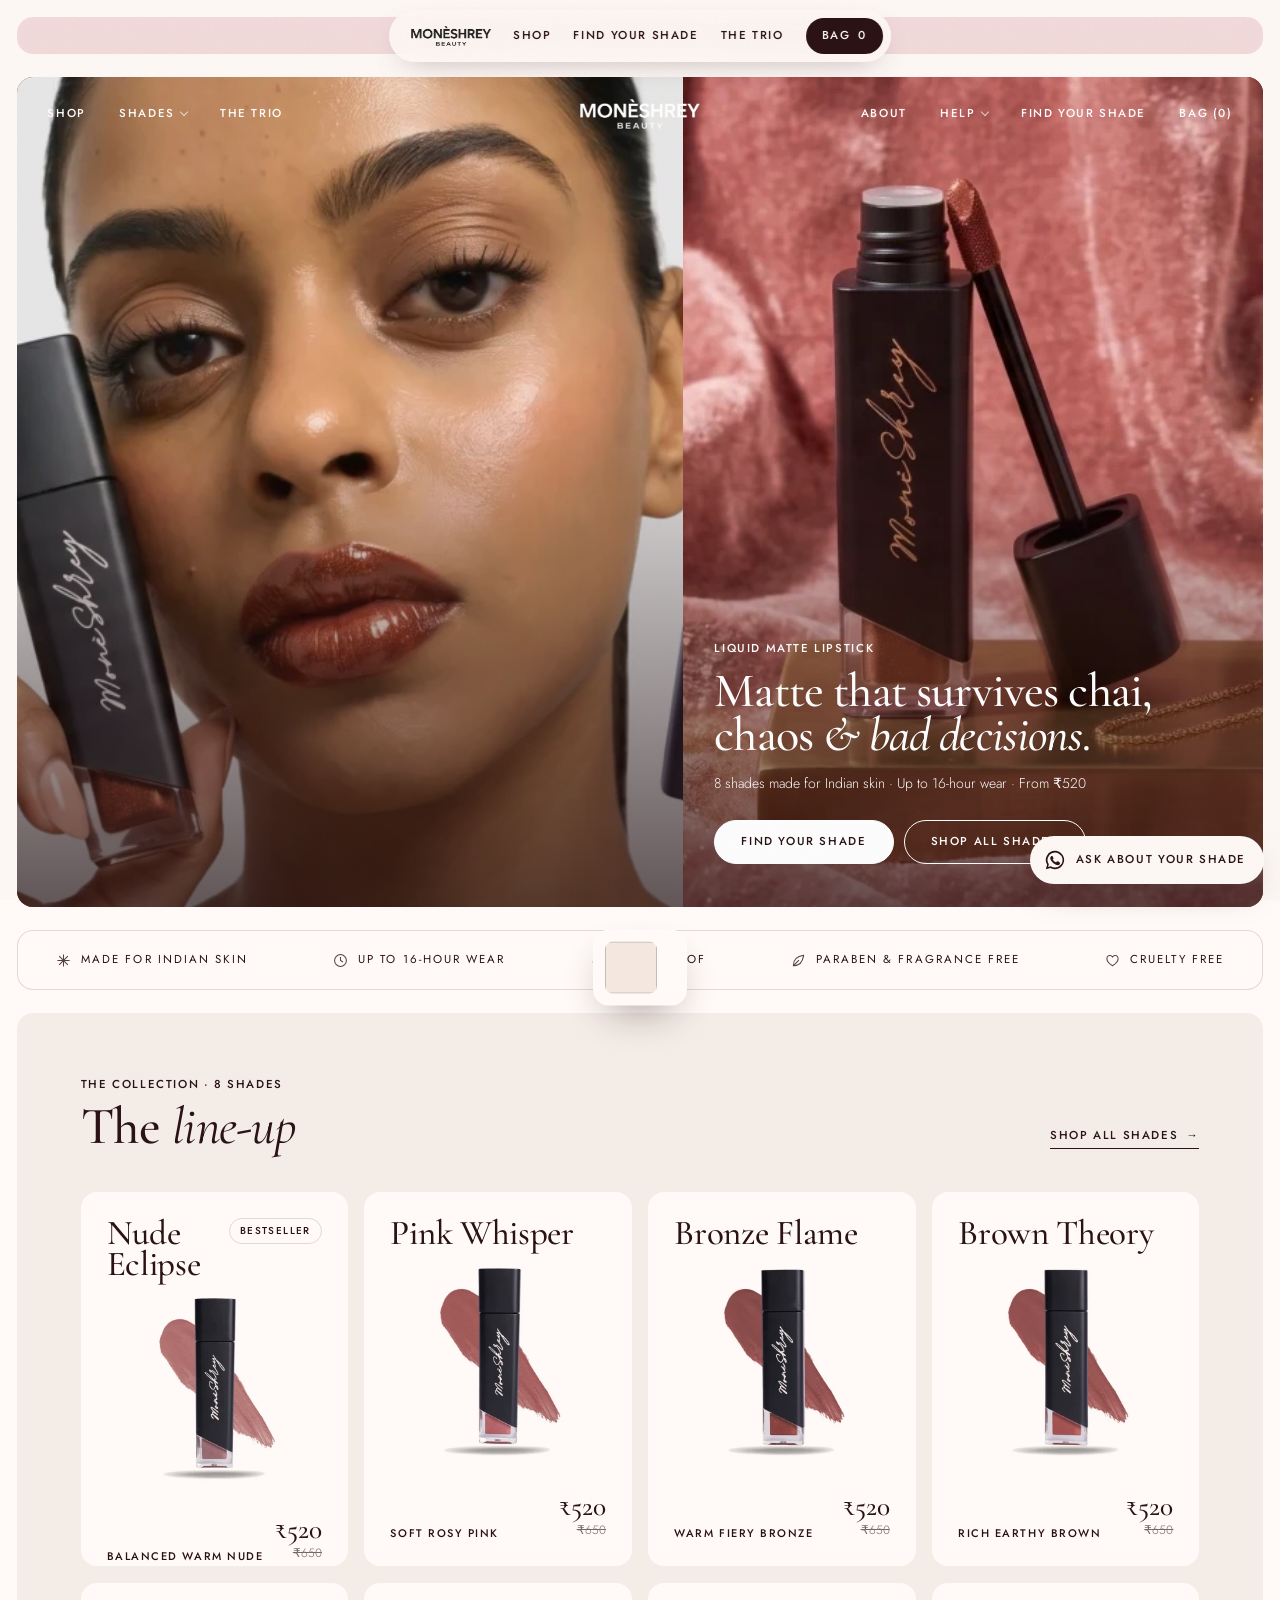
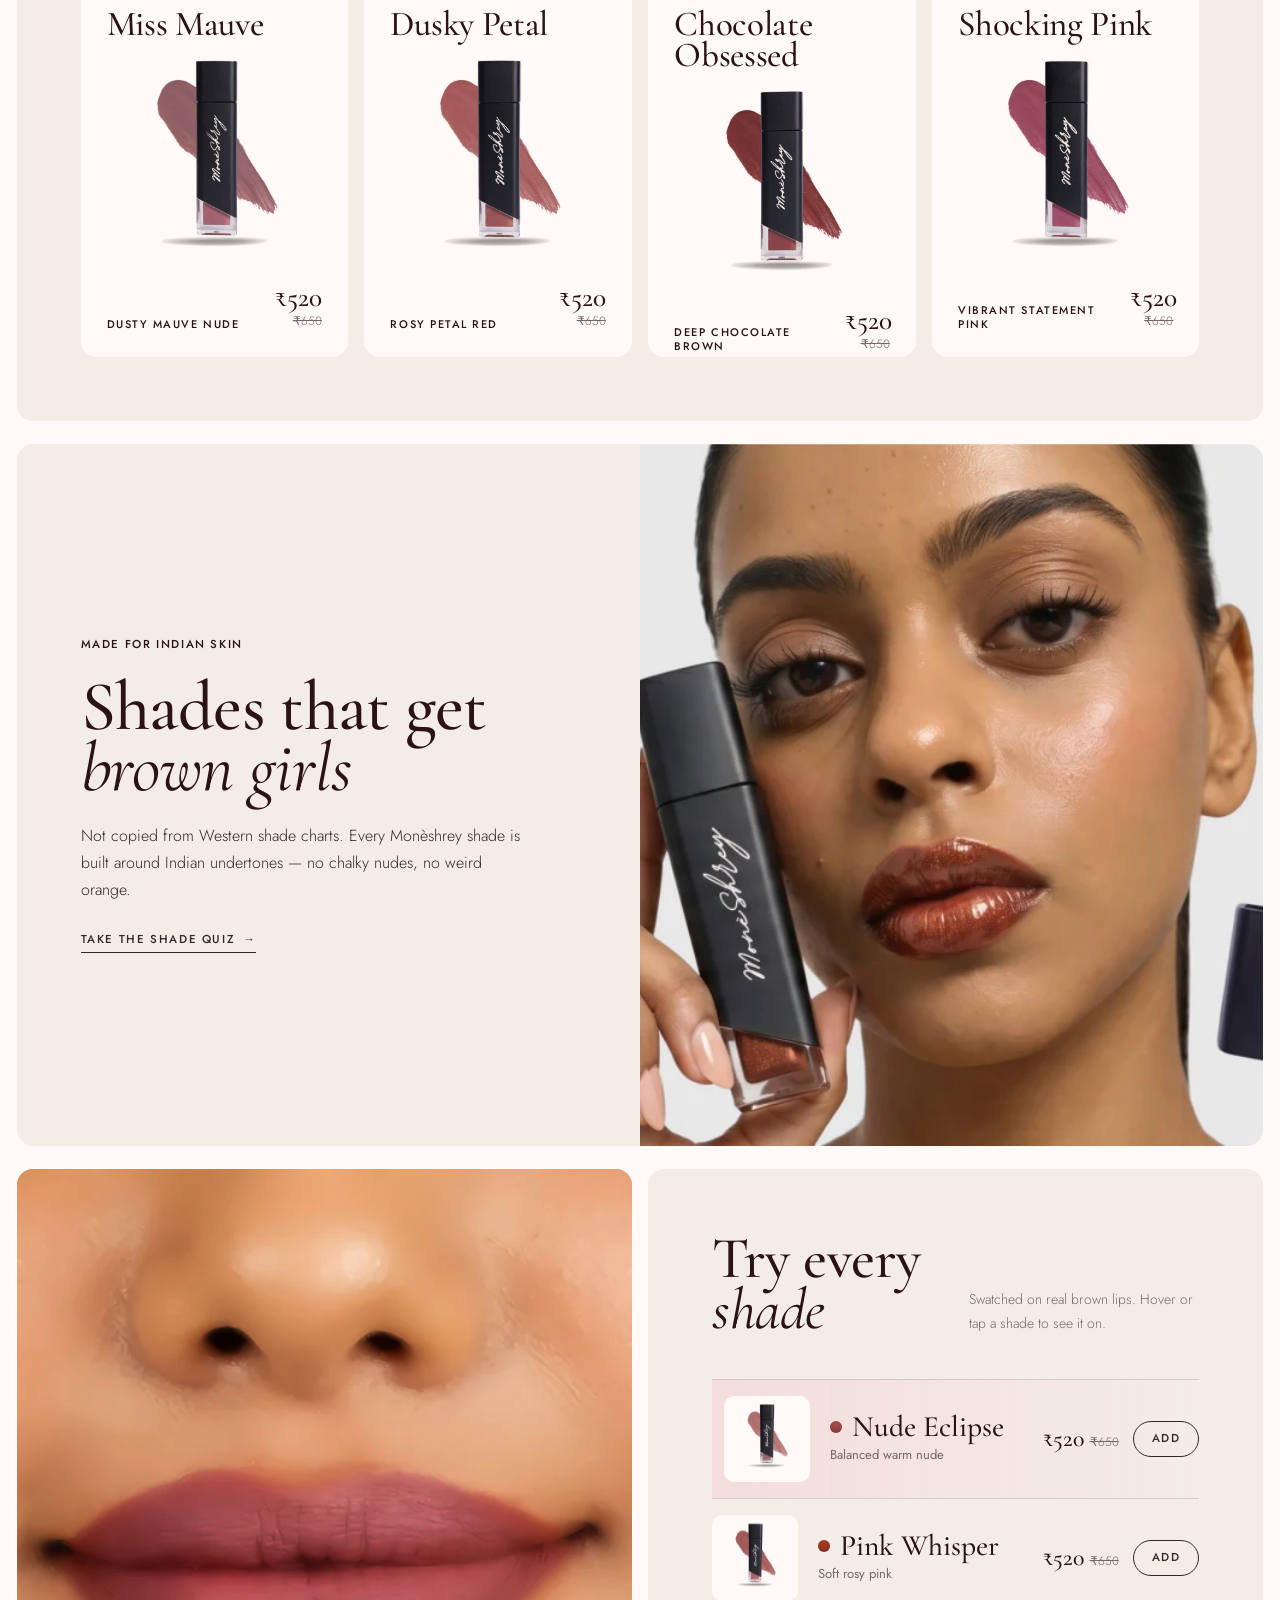
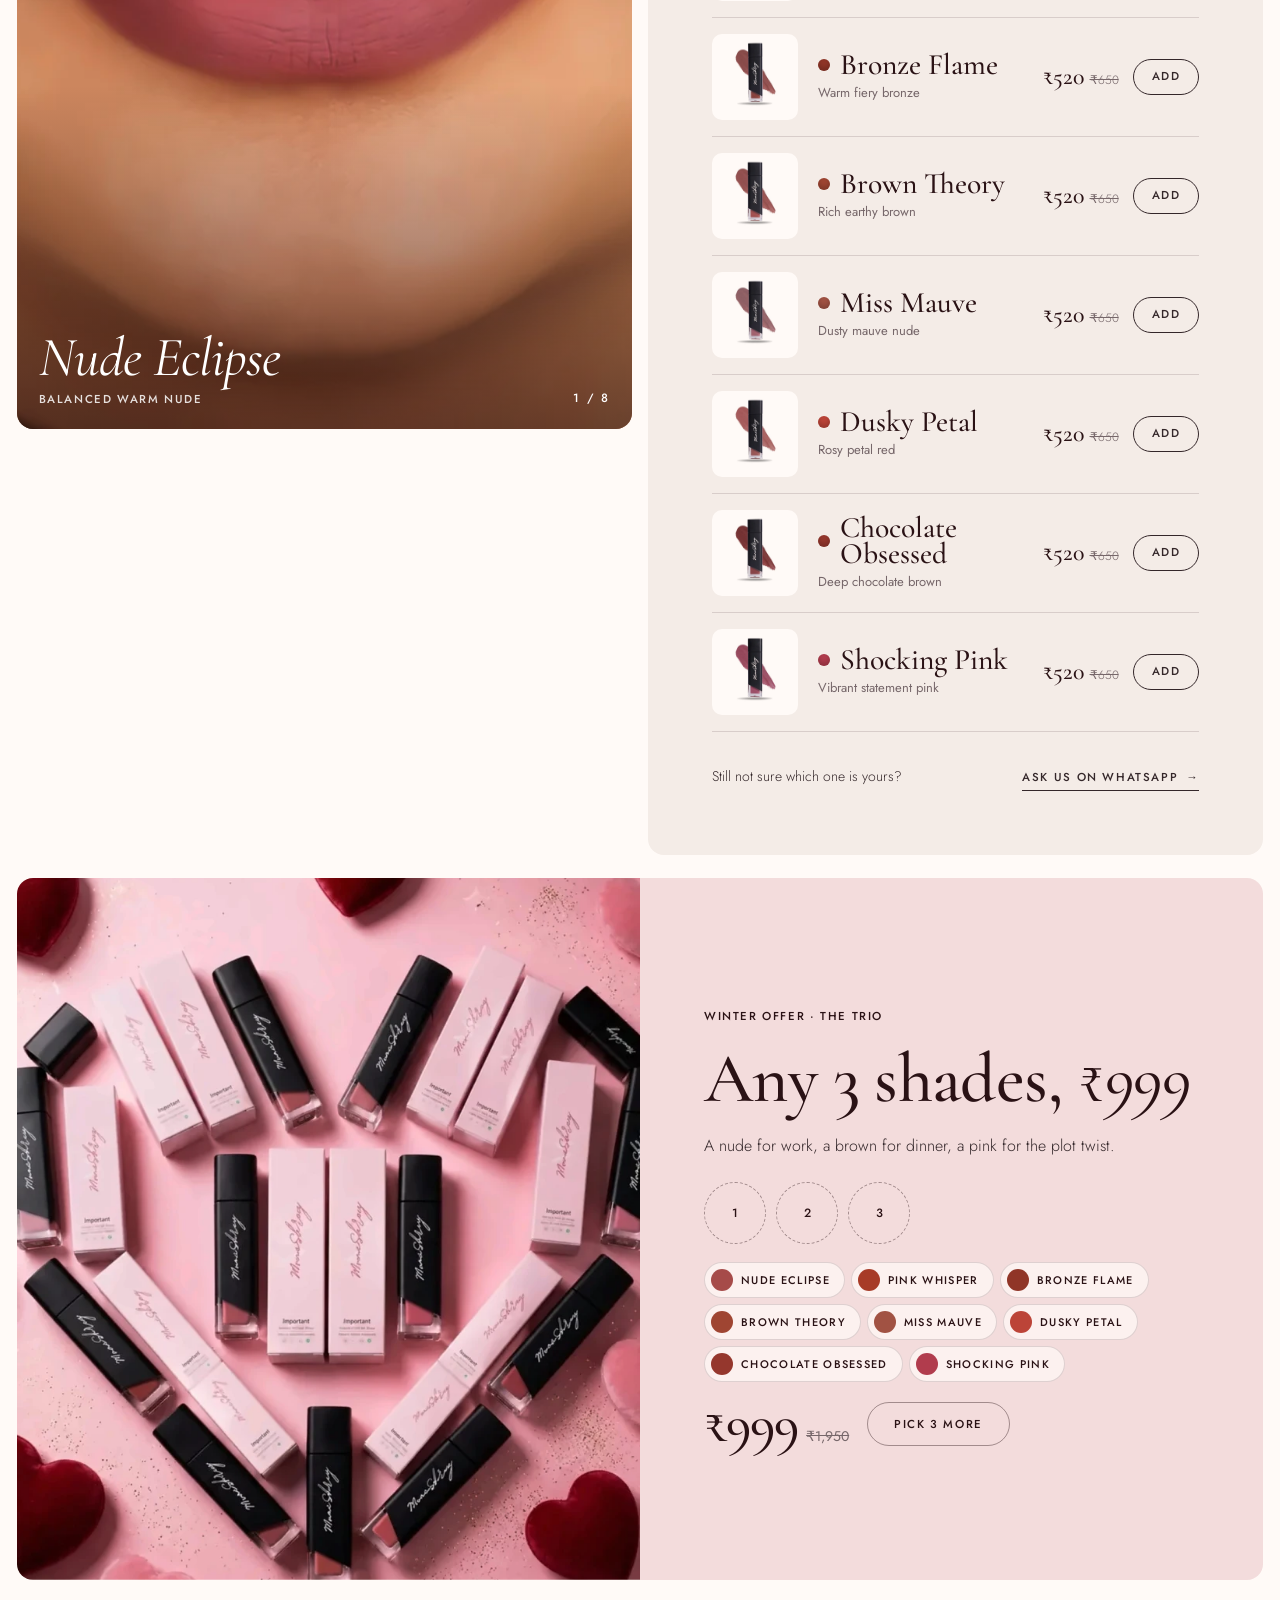
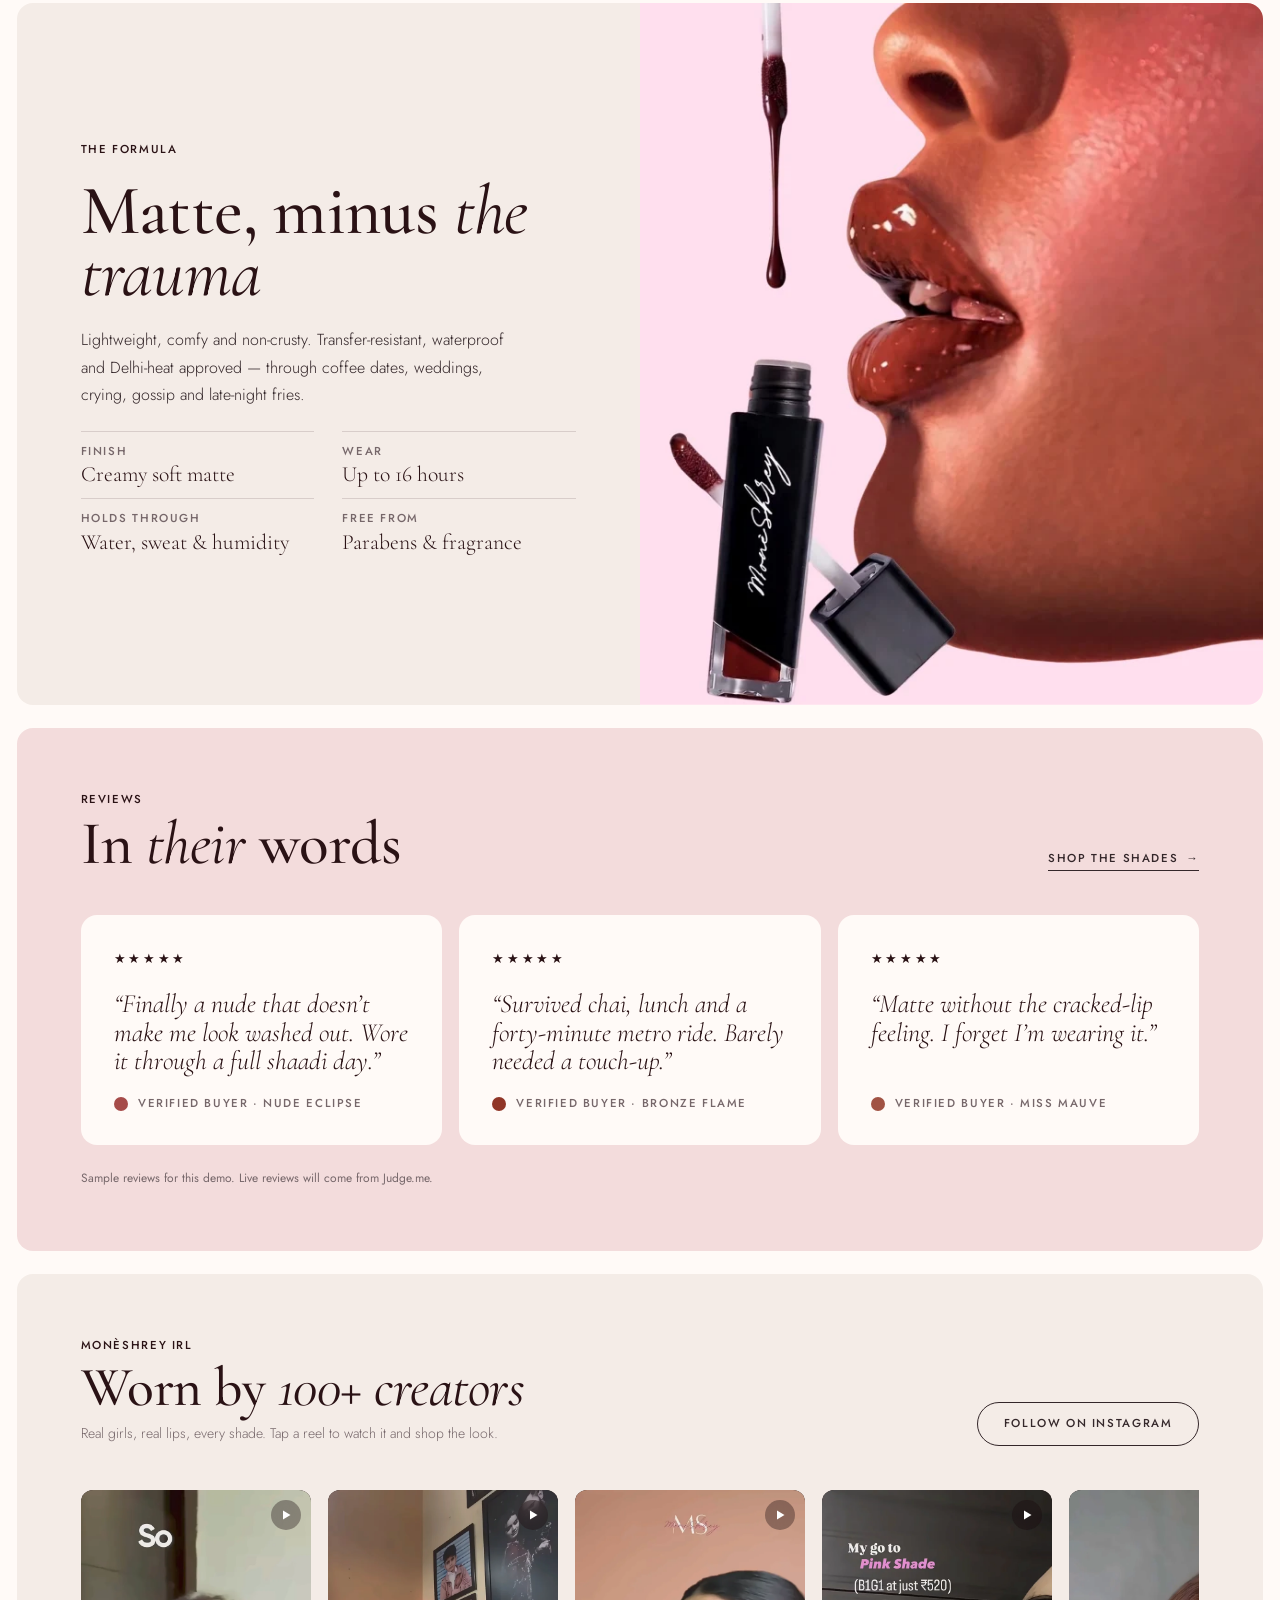
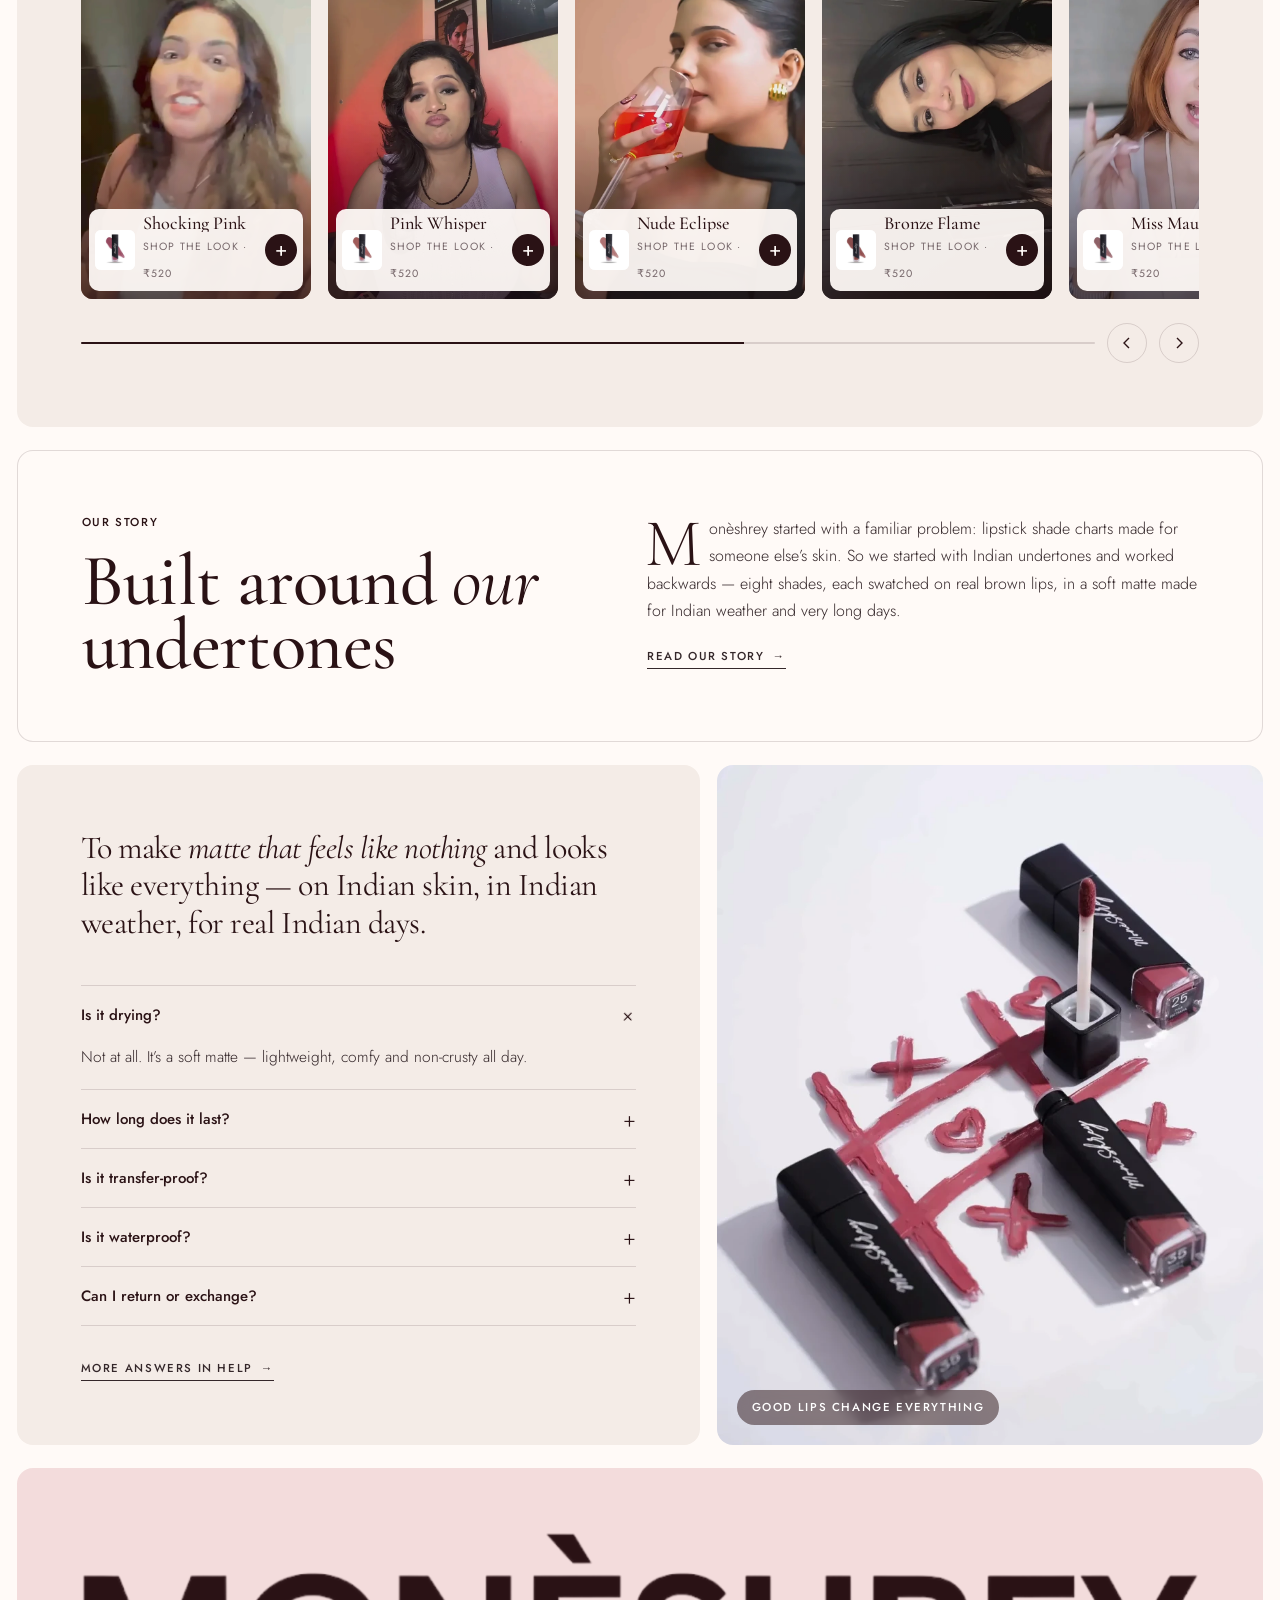
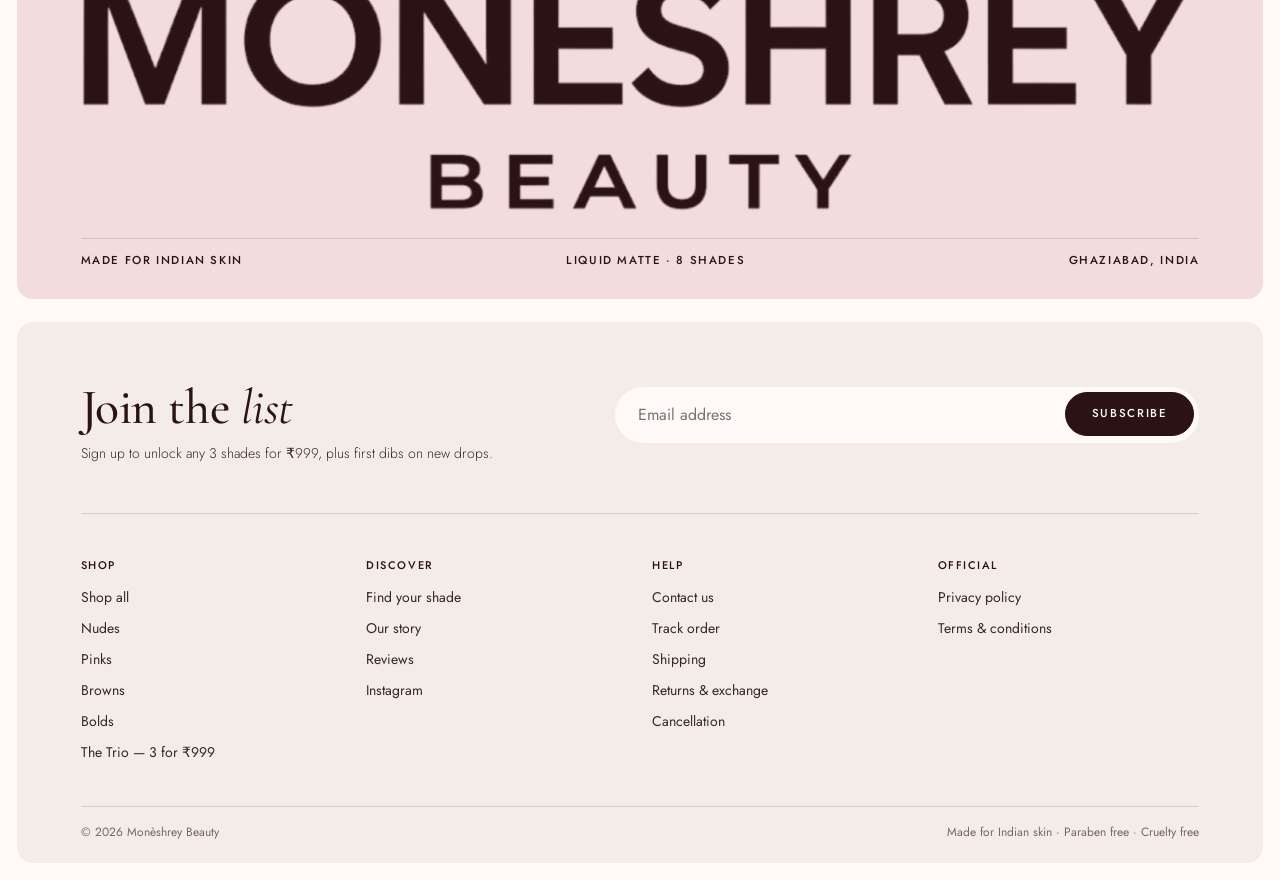
==== index.html @ 7324d145 "Add every page from the brief and declutter spacing - New pages: Shop (shade wall with family filter" ====
<!DOCTYPE html>
<html lang="en">
<head>
<meta charset="utf-8">
<meta name="viewport" content="width=device-width, initial-scale=1, viewport-fit=cover">
<title>Monèshrey – Matte Liquid Lipsticks for Indian Skin Tones</title>
<meta name="description" content="Eight soft-matte liquid lipsticks built around Indian undertones. Up to 16-hour wear, waterproof, fragrance free, paraben free and cruelty free. Any 3 shades for ₹999.">
<meta name="theme-color" content="#FFFAF7">
<meta property="og:type" content="website">
<meta property="og:site_name" content="Monèshrey Beauty">
<meta property="og:title" content="Monèshrey – Matte Liquid Lipsticks for Indian Skin Tones">
<meta property="og:description" content="Eight soft-matte shades built around Indian undertones. Any 3 shades for ₹999.">
<meta property="og:image" content="https://moneshrey.in/cdn/shop/files/Matte_that_survives_chai_chaos_bad_decisions._1.png?width=1200">
<meta name="twitter:card" content="summary_large_image">
<link rel="icon" href="data:image/svg+xml,%3Csvg xmlns='http://www.w3.org/2000/svg' viewBox='0 0 64 64'%3E%3Crect width='64' height='64' rx='14' fill='%232A1215'/%3E%3Ctext x='32' y='46' font-family='Georgia,serif' font-size='40' text-anchor='middle' fill='%23F3DCDC'%3EM%3C/text%3E%3C/svg%3E">
<link rel="preconnect" href="https://cdn.shopify.com">
<link rel="preconnect" href="https://fonts.googleapis.com">
<link rel="preconnect" href="https://fonts.gstatic.com" crossorigin>
<link rel="preload" as="image" fetchpriority="high"
  imagesrcset="/images/campaign/velvet-800.webp 800w, /images/campaign/velvet-1400.webp 1400w, /images/campaign/velvet-2000.webp 2000w, /images/campaign/velvet-2800.webp 2800w"
  imagesizes="(max-width:900px) 100vw, 46vw">
<link href="https://fonts.googleapis.com/css2?family=Cormorant+Garamond:ital,wght@0,400;0,500;0,600;1,400;1,500&family=Jost:wght@300;400;500;600&display=swap" rel="stylesheet">
<link rel="stylesheet" href="/assets/site.css">
</head>
<body data-page="home">
<div class="page">

  <a class="ann ui" href="/trio"><b>Winter offer</b> — any 3 shades for ₹999 <u>Build your trio →</u></a>

  <header class="panel hero" id="hero">
    <nav class="nav ui" data-nav></nav>
    <div class="im im1"><picture><source media="(max-width:900px)" srcset="[data-uri]"><img alt="Model holding a Monèshrey liquid matte lipstick"
      src="/images/campaign/model-1400.webp"
      srcset="/images/campaign/model-800.webp 800w, /images/campaign/model-1400.webp 1400w, /images/campaign/model-2000.webp 2000w, /images/campaign/model-2800.webp 2800w"
      sizes="54vw"></picture></div>
    <div class="im im2"><img fetchpriority="high" alt="Monèshrey liquid matte lipstick on pink velvet"
      src="/images/campaign/velvet-1400.webp"
      srcset="/images/campaign/velvet-800.webp 800w, /images/campaign/velvet-1400.webp 1400w, /images/campaign/velvet-2000.webp 2000w, /images/campaign/velvet-2800.webp 2800w"
      sizes="(max-width:900px) 100vw, 46vw"></div>
    <div class="hero-txt">
      <p class="k ui">Liquid matte lipstick</p>
      <h1>Matte that survives chai, chaos <em>&amp; bad decisions.</em></h1>
      <p class="sub">8 shades made for Indian skin · Up to 16-hour wear · From ₹520</p>
      <div class="ctas"><a class="pill light solid" href="/find-your-shade">Find your shade</a><a class="pill light" href="/shop">Shop all shades</a></div>
    </div>
  </header>

  <div class="trust"><ul class="trust-t" aria-label="Why Monèshrey"><li><svg viewBox="0 0 16 16" fill="none" stroke="currentColor" stroke-width="1.1"><path d="M8 1.5v13M1.5 8h13M3.4 3.4l9.2 9.2M12.6 3.4l-9.2 9.2"/></svg>Made for Indian skin</li><li><svg viewBox="0 0 16 16" fill="none" stroke="currentColor" stroke-width="1.1"><circle cx="8" cy="8" r="6.3"/><path d="M8 4.3V8l2.6 1.6"/></svg>Up to 16-hour wear</li><li><svg viewBox="0 0 16 16" fill="none" stroke="currentColor" stroke-width="1.1"><path d="M8 1.5S3.5 6.6 3.5 9.7a4.5 4.5 0 0 0 9 0C12.5 6.6 8 1.5 8 1.5Z"/></svg>Waterproof</li><li><svg viewBox="0 0 16 16" fill="none" stroke="currentColor" stroke-width="1.1"><path d="M2.5 13.5c0-6 4-10 11-11-1 7-5 11-11 11Zm0 0 6-6"/></svg>Paraben &amp; fragrance free</li><li><svg viewBox="0 0 16 16" fill="none" stroke="currentColor" stroke-width="1.1"><path d="M8 13.6S2 10 2 5.9A3.2 3.2 0 0 1 8 4.3a3.2 3.2 0 0 1 6 1.6C14 10 8 13.6 8 13.6Z"/></svg>Cruelty free</li><li class="dup" aria-hidden="true"><svg viewBox="0 0 16 16" fill="none" stroke="currentColor" stroke-width="1.1"><path d="M8 1.5v13M1.5 8h13M3.4 3.4l9.2 9.2M12.6 3.4l-9.2 9.2"/></svg>Made for Indian skin</li><li class="dup" aria-hidden="true"><svg viewBox="0 0 16 16" fill="none" stroke="currentColor" stroke-width="1.1"><circle cx="8" cy="8" r="6.3"/><path d="M8 4.3V8l2.6 1.6"/></svg>Up to 16-hour wear</li><li class="dup" aria-hidden="true"><svg viewBox="0 0 16 16" fill="none" stroke="currentColor" stroke-width="1.1"><path d="M8 1.5S3.5 6.6 3.5 9.7a4.5 4.5 0 0 0 9 0C12.5 6.6 8 1.5 8 1.5Z"/></svg>Waterproof</li><li class="dup" aria-hidden="true"><svg viewBox="0 0 16 16" fill="none" stroke="currentColor" stroke-width="1.1"><path d="M2.5 13.5c0-6 4-10 11-11-1 7-5 11-11 11Zm0 0 6-6"/></svg>Paraben &amp; fragrance free</li><li class="dup" aria-hidden="true"><svg viewBox="0 0 16 16" fill="none" stroke="currentColor" stroke-width="1.1"><path d="M8 13.6S2 10 2 5.9A3.2 3.2 0 0 1 8 4.3a3.2 3.2 0 0 1 6 1.6C14 10 8 13.6 8 13.6Z"/></svg>Cruelty free</li></ul></div>

  <section class="panel rail-wrap" id="shop">
    <div class="rail-head">
      <div><span class="ui">The collection · 8 shades</span><h2 class="disp">The <em>line-up</em></h2></div>
      <a class="lnk" href="/shop">Shop all shades <span aria-hidden="true">→</span></a>
    </div>
    <div class="rail four" id="rail"></div>
    <div class="bar"><i id="railBar"></i></div>
  </section>

  <section class="panel split" id="about">
    <div class="txt rv">
      <span class="ui eyebrow">Made for Indian skin</span>
      <h2 class="disp">Shades that get <em>brown girls</em></h2>
      <p>Not copied from Western shade charts. Every Monèshrey shade is built around Indian undertones — no chalky nudes, no weird orange.</p>
      <a class="lnk" href="/find-your-shade">Take the shade quiz <span aria-hidden="true">→</span></a>
    </div>
    <div class="pic reveal"><img id="s1img" alt="Model wearing Monèshrey lipstick" style="object-position:55% 28%" loading="lazy"></div>
  </section>

  <section class="try" id="try">
    <div class="lipcol" id="lipcol">
      <img id="lipA" alt=""><img id="lipB" alt="" style="opacity:0">
      <div class="cap"><span><span class="n" id="capN"></span><span class="e ui" id="capE"></span></span><span class="cnt" id="capC"></span></div>
    </div>
    <div class="list">
      <div class="hd">
        <h2 class="disp">Try every <em>shade</em></h2>
        <p>Swatched on real brown lips. Hover or tap a shade to see it on.</p>
      </div>
      <div id="rows"></div>
      <div class="consult"><p>Still not sure which one is yours?</p><a class="lnk" id="waTry" href="/contact">Ask us on WhatsApp <span aria-hidden="true">→</span></a></div>
    </div>
  </section>

  <section class="panel split blush rev" id="trio">
    <div class="txt">
      <span class="ui eyebrow">Winter offer · The Trio</span>
      <h2 class="disp">Any 3 shades, <em>₹999</em></h2>
      <p>A nude for work, a brown for dinner, a pink for the plot twist.</p>
      <div class="trio-c">
        <div class="slots" id="slots"></div>
        <div class="chips" id="chips"></div>
        <div class="sum"><b>₹999<s>₹1,950</s></b><button class="pill solid" id="trioAdd" disabled>Pick 3 shades</button></div>
      </div>
    </div>
    <div class="pic reveal"><img id="s2img" alt="Monèshrey lipsticks arranged in a heart" loading="lazy"></div>
  </section>

  <section class="panel split" id="formula">
    <div class="txt rv">
      <span class="ui eyebrow">The formula</span>
      <h2 class="disp">Matte, minus <em>the trauma</em></h2>
      <p>Lightweight, comfy and non-crusty. Transfer-resistant, waterproof and Delhi-heat approved — through coffee dates, weddings, crying, gossip and late-night fries.</p>
      <dl class="specs">
        <div><dt class="ui">Finish</dt><dd>Creamy soft matte</dd></div>
        <div><dt class="ui">Wear</dt><dd>Up to 16 hours</dd></div>
        <div><dt class="ui">Holds through</dt><dd>Water, sweat &amp; humidity</dd></div>
        <div><dt class="ui">Free from</dt><dd>Parabens &amp; fragrance</dd></div>
      </dl>
    </div>
    <div class="pic reveal"><img id="s3img" alt="Monèshrey lipstick with lip drip on pink" style="object-position:62% 40%" loading="lazy"></div>
  </section>

  <section class="panel revs" id="reviews">
    <div class="hd">
      <div><span class="ui eyebrow">Reviews</span><h2 class="disp">In <em>their</em> words</h2></div>
      <a class="lnk" href="/shop">Shop the shades <span aria-hidden="true">→</span></a>
    </div>
    <div class="qs" id="qs"></div>
    <p class="note">Sample reviews for this demo. Live reviews will come from Judge.me.</p>
  </section>

  <section class="panel reels" id="irl">
    <div class="hd">
      <div><span class="ui eyebrow">Monèshrey IRL</span><h2 class="disp">Worn by <em>100+ creators</em></h2><p>Real girls, real lips, every shade. Tap a reel to watch it and shop the look.</p></div>
      <a class="pill" href="https://www.instagram.com/moneshreyy/">Follow on Instagram</a>
    </div>
    <div class="rail" id="reelRail"></div>
    <div class="ft"><div class="bar"><i id="reelBar"></i></div>
      <button class="arr" id="uL" aria-label="Previous reels"><svg viewBox="0 0 14 14" fill="none" stroke="currentColor" stroke-width="1.4"><path d="M9 2 4 7l5 5"/></svg></button>
      <button class="arr" id="uR" aria-label="Next reels"><svg viewBox="0 0 14 14" fill="none" stroke="currentColor" stroke-width="1.4"><path d="m5 2 5 5-5 5"/></svg></button>
    </div>
  </section>

  <!-- DEMO COPY: replace with the founder's own story (full version lives on /about) -->
  <section class="panel story" id="story">
    <div class="rv">
      <span class="ui eyebrow">Our story</span>
      <h2 class="disp">Built around <em>our</em> undertones</h2>
    </div>
    <div class="rv">
      <p>Monèshrey started with a familiar problem: lipstick shade charts made for someone else’s skin. So we started with Indian undertones and worked backwards — eight shades, each swatched on real brown lips, in a soft matte made for Indian weather and very long days.</p>
      <a class="lnk" href="/about">Read our story <span aria-hidden="true">→</span></a>
    </div>
  </section>

  <section class="vals">
    <div class="box">
      <p class="lead">To make <em>matte that feels like nothing</em> and looks like everything — on Indian skin, in Indian weather, for real Indian days.</p>
      <div id="faq"></div>
      <p style="margin:28px 0 0"><a class="lnk" href="/help#faq">More answers in Help <span aria-hidden="true">→</span></a></p>
    </div>
    <div class="pic reveal"><img id="s4img" alt="Monèshrey lipsticks on a game of noughts and crosses" loading="lazy"><span class="ui">Good lips change everything</span></div>
  </section>

  <div id="site-foot"></div>
</div>

<div class="vw" id="vw" role="dialog" aria-modal="true" aria-label="Reel viewer">
  <button class="nav-b" id="vPrev" aria-label="Previous reel"><svg viewBox="0 0 14 14" fill="none" stroke="currentColor" stroke-width="1.4"><path d="M9 2 4 7l5 5"/></svg></button>
  <div class="stage">
    <div class="bars" id="vBars"></div>
    <div class="top"><span id="vBy"></span><div class="ctl">
      <button id="vMute" aria-label="Unmute"><svg viewBox="0 0 16 16" fill="none" stroke="currentColor" stroke-width="1.4"><path d="M2 6h3l4-3v10L5 10H2z"/><path id="vMuteX" d="m11 6 4 4m0-4-4 4"/></svg></button>
      <button id="vClose" aria-label="Close"><svg viewBox="0 0 16 16" fill="none" stroke="currentColor" stroke-width="1.5"><path d="m3 3 10 10M13 3 3 13"/></svg></button>
    </div></div>
    <video id="vVid" playsinline muted></video>
    <button class="tapL" id="vTapL" aria-label="Previous reel"></button><button class="tapR" id="vTapR" aria-label="Next reel"></button>
    <div class="card"><img id="vImg" alt=""><div><b id="vName"></b><small id="vTone"></small></div><button class="pill solid" id="vAdd">Shop the look</button></div>
  </div>
  <button class="nav-b" id="vNext" aria-label="Next reel"><svg viewBox="0 0 14 14" fill="none" stroke="currentColor" stroke-width="1.4"><path d="m5 2 5 5-5 5"/></svg></button>
</div>

<script src="/assets/site.js"></script>
<script src="/assets/home.js"></script>
</body>
</html>
---- assets/site.css ----
/*
VOICE   quiet confidence, with Monèshrey's cheek kept in the copy
IDEA    a vanity of rounded trays: every section sits in its own inset panel
PICTURE campaign photography, big and cropped; a sticky lip try-on that changes per shade
COLOUR  pink & black (brief): cream #FFFAF7 page, dusty powder pink #F3DCDC + warm sand #F4ECE7 panels, wine-black #2A1215 ink
TYPE    Cormorant Garamond (fine luxury serif, italic accents) for headings, Jost (geometric, fashion-house sans) for UI and copy
*/
:root{
  --cream:#FFFAF7; --sand:#F4ECE7; --blush:#F3DCDC; --ox:#2A1215; --ox-d:#4A2328;
  --ink:#34272A; --mute:#76676A; --line:rgba(42,18,21,.14);
  --disp:"Cormorant Garamond","Cormorant",Garamond,Georgia,serif; --ui:"Jost","Futura","Century Gothic",Helvetica,Arial,sans-serif; --body:"Jost","Futura","Century Gothic",Helvetica,Arial,sans-serif;
  --g:clamp(10px,1.3vw,18px); --r:16px; --ease:cubic-bezier(.2,.7,.2,1);
  --sec:clamp(12px,1.8vw,26px);            /* space between sections */
  --pad:clamp(24px,5vw,84px);              /* inner padding of every panel */
  --head:clamp(24px,3.4vw,52px);           /* space under a section heading */
}
*{box-sizing:border-box;min-width:0}
html{scroll-behavior:smooth;scroll-padding-top:80px;interpolate-size:allow-keywords;scrollbar-width:thin;scrollbar-color:rgba(42,18,21,.35) transparent}
::selection{background:var(--blush);color:var(--ox)}
/* fine paper grain over the whole page: the single biggest 'print, not screen' cue */
body::after{content:"";position:fixed;inset:0;z-index:300;pointer-events:none;opacity:.07;mix-blend-mode:multiply;background:url("data:image/svg+xml,%3Csvg xmlns='http://www.w3.org/2000/svg' width='220' height='220'%3E%3Cfilter id='n'%3E%3CfeTurbulence type='fractalNoise' baseFrequency='.9' numOctaves='2' stitchTiles='stitch'/%3E%3CfeColorMatrix values='0 0 0 0 .16 0 0 0 0 .07 0 0 0 0 .08 0 0 0 .55 0'/%3E%3C/filter%3E%3Crect width='100%25' height='100%25' filter='url(%23n)'/%3E%3C/svg%3E")}
body{margin:0;background:var(--cream);color:var(--ink);font:300 15.5px/1.7 var(--body);overflow-x:clip;-webkit-font-smoothing:antialiased}
img{display:block;max-width:100%}
a{color:inherit;text-decoration:none}
button{font:inherit;color:inherit;cursor:pointer;background:none;border:0;padding:0}
:focus-visible{outline:2px solid var(--ox);outline-offset:3px}
.page{padding:0 var(--g) var(--g);display:grid;gap:var(--sec);max-width:2200px;margin-inline:auto}
main{display:grid;gap:var(--sec)}
.panel{border-radius:var(--r);overflow:hidden;position:relative}
.ui{font:500 11.5px/1.35 var(--ui);text-transform:uppercase;letter-spacing:.14em}
.eyebrow{color:var(--ox)}
.disp{font-family:var(--disp);font-weight:500;letter-spacing:-.01em;line-height:1;color:var(--ox);margin:0}
/* Cormorant has a small x-height: scale every serif element up to match the old optical size */
.disp,.hero-txt h1,.row .nm,.try .lipcol .cap .n,.sum b,.specs dd,.story p:first-of-type::first-letter,.story .sig,.q blockquote,.reel .prod b,.vw .card b,.vals .lead,.dr-nav a,.it b,.tot b{font-size-adjust:ex-height .44}
.disp em{font-style:italic;font-weight:400}
.pill{display:inline-flex;align-items:center;justify-content:center;height:44px;padding:0 26px;border-radius:40px;border:1px solid currentColor;font:500 11.5px/1 var(--ui);text-transform:uppercase;letter-spacing:.14em;transition:background .4s,color .4s,border-color .4s;white-space:nowrap}
.pill:hover{background:var(--ox);border-color:var(--ox);color:var(--cream)}
.pill.solid{background:var(--ox);border-color:var(--ox);color:var(--cream)}
.pill.solid:hover{background:var(--ox-d);border-color:var(--ox-d)}
.pill.light{color:#fff}
.pill.light:hover{background:#fff;color:var(--ox);border-color:#fff}
.pill.light.solid{background:#fff;border-color:#fff;color:var(--ox)}
.pill.light.solid:hover{background:var(--blush);border-color:var(--blush)}
.pill[disabled]{opacity:.45;cursor:not-allowed}
.pill.solid[disabled]{background:transparent;color:var(--ox);border-color:rgba(42,18,21,.4);opacity:1}
.lnk{display:inline-flex;align-items:center;gap:8px;font:500 11.5px/1 var(--ui);text-transform:uppercase;letter-spacing:.14em;padding:8px 0 6px;border-bottom:1px solid currentColor;transition:gap .4s var(--ease)}
.lnk:hover{gap:14px}

/* announcement */
.ann{display:block;margin-top:var(--g);background:var(--blush);color:var(--ox);text-align:center;padding:11px 16px;border-radius:var(--r);overflow:hidden;white-space:nowrap}
.ann b{font-weight:600}
.ann u{text-decoration:none;border-bottom:1px solid currentColor;margin-left:6px}

/* hero */
.hero{height:min(calc(100vh - 70px),860px);min-height:560px;display:grid;grid-template-columns:1.15fr 1fr;background:var(--ox-d)}
.hero .im{position:relative;overflow:hidden}
.hero .im img{position:absolute;inset:0;width:100%;height:100%;object-fit:cover;transform:scale(1.04);transition:transform 3s var(--ease)}
.hero.on .im img{transform:scale(1)}
.hero .im1 img{object-position:55% 28%}
.hero .im2 img{object-position:42% 50%}
.hero::after{content:"";position:absolute;inset:auto 0 0 0;height:60%;background:linear-gradient(0deg,rgba(30,12,14,.66),rgba(30,12,14,0));pointer-events:none}
.nav{position:absolute;z-index:5;top:0;left:0;right:0;display:grid;grid-template-columns:1fr auto 1fr;align-items:center;padding:22px clamp(18px,2.4vw,34px);color:#fff}
.nav .l,.nav .r{display:flex;gap:clamp(18px,2.6vw,40px)}
.nav .r{justify-content:flex-end}
.nav a{position:relative}
.nav a::after{content:"";position:absolute;left:0;right:0;bottom:-3px;height:1px;background:currentColor;transform:scaleX(0);transition:transform .4s var(--ease)}
.nav a:hover::after{transform:scaleX(1)}
.nav .logo img{height:30px;width:auto;filter:brightness(0) invert(1)}
.nav .menu{display:none}
.hero-txt{position:absolute;z-index:4;left:calc(53.5% + clamp(18px,2.4vw,34px));bottom:clamp(24px,3.4vw,48px);right:clamp(18px,2.4vw,34px);color:#fff}
.hero-txt .k{margin:0 0 14px;opacity:.9}
.hero-txt h1{font-family:var(--disp);font-weight:500;font-size:clamp(30px,3.3vw,56px);line-height:1.04;letter-spacing:-.02em;margin:0 0 14px;max-width:620px}
.hero-txt h1 em{font-style:italic}
.hero-txt .sub{margin:0 0 24px;font-size:14px;opacity:.88;max-width:520px}
.hero-txt .ctas{display:flex;gap:10px;flex-wrap:wrap}
.hero-txt>*{opacity:0;transform:translateY(22px);transition:opacity 1.1s var(--ease),transform 1.3s var(--ease)}
.hero.on .hero-txt>*{opacity:1;transform:none}
.hero.on .hero-txt>:nth-child(2){transition-delay:.12s}.hero.on .hero-txt>:nth-child(3){transition-delay:.24s}.hero.on .hero-txt>:nth-child(4){transition-delay:.36s}

/* trust strip (brief: directly under the hero) — quiet, hairline, static on desktop */
.trust{border:1px solid var(--line);border-radius:var(--r);overflow:hidden;color:var(--ox);background:var(--cream)}
.trust-t{display:flex;justify-content:space-between;align-items:center;gap:0;margin:0;padding:0 clamp(18px,3vw,48px);list-style:none;min-height:58px}
.trust-t li{display:flex;align-items:center;gap:10px;white-space:nowrap;font:400 11.5px/1 var(--ui);text-transform:uppercase;letter-spacing:.18em}
.trust-t li svg{width:15px;height:15px;flex:none;opacity:.8}
.trust-t li.dup{display:none}
@media (max-width:1100px){
  .trust-t{justify-content:flex-start;width:max-content;padding:0;gap:44px;animation:mq 45s linear infinite}
  .trust-t li.dup{display:flex}
  .trust-t li:first-child{margin-left:22px}
}
@keyframes mq{to{transform:translateX(calc(-50% - 22px))}}

/* sticky mini header */
.mini{position:fixed;z-index:60;top:10px;left:50%;transform:translate(-50%,-90px);transition:transform .5s var(--ease);background:rgba(255,250,247,.9);backdrop-filter:blur(14px);-webkit-backdrop-filter:blur(14px);border-radius:40px;padding:8px 8px 8px 22px;display:flex;align-items:center;gap:22px;box-shadow:0 10px 30px -14px rgba(42,18,21,.35);color:var(--ox);white-space:nowrap}
.mini.on{transform:translate(-50%,0)}
.mini img{height:20px;width:auto}
.mini .bag{display:inline-flex;align-items:center;gap:8px;height:36px;padding:0 16px;border-radius:30px;background:var(--ox);color:var(--cream)}
.mini .mm{display:none;height:36px;padding:0 4px}

/* product grid (desktop) / swipe rail (phone) */
.rail-wrap{background:var(--sand);padding:var(--pad) 0}
.rail-head{display:flex;justify-content:space-between;align-items:end;gap:12px 24px;flex-wrap:wrap;padding:0 var(--pad) var(--head);color:var(--ox)}
.rail-head h2{font-size:clamp(34px,3.6vw,58px)}
.rail-head .ui{display:block;margin-bottom:10px}
.rail{display:grid;grid-auto-flow:column;grid-auto-columns:clamp(250px,26vw,370px);gap:var(--g);overflow-x:auto;scroll-snap-type:x mandatory;scroll-padding:0 var(--pad);padding:0 var(--pad);scrollbar-width:none;cursor:grab}
.rail::-webkit-scrollbar{display:none}
.rail.drag{cursor:grabbing;scroll-snap-type:none}
.pc{scroll-snap-align:start;background:var(--cream);transition:transform .7s var(--ease),box-shadow .7s var(--ease);border-radius:var(--r);overflow:hidden;padding:22px;display:flex;flex-direction:column;height:clamp(400px,36vw,480px);position:relative;user-select:none}
.pc .top{display:flex;justify-content:space-between;align-items:start;gap:10px}
.pc .nm{font-size:clamp(28px,2.4vw,38px)}
.pc .tag{flex:none;font:500 10px/1 var(--ui);text-transform:uppercase;letter-spacing:.14em;border:1px solid var(--line);color:var(--ox);border-radius:20px;padding:7px 10px}
.pc .stage{flex:1;position:relative;margin:12px 0 14px;min-height:200px;border-radius:10px;overflow:hidden;isolation:isolate;background:var(--cream)}
.pc .stage img{position:absolute;inset:0;width:100%;height:100%;object-fit:contain;mix-blend-mode:multiply;transition:opacity .7s,transform 1.1s var(--ease);pointer-events:none}
.pc .stage img.lip{object-fit:cover;object-position:50% 45%;mix-blend-mode:normal;opacity:0;transform:scale(1.18);transform-origin:50% 45%}
.pc:hover .stage img.lip{opacity:1;transform:scale(1.1)}
.pc:hover .stage img:not(.lip){opacity:0}
.pc .bot{display:flex;justify-content:space-between;align-items:end;gap:10px;transition:opacity .4s}
.pc .bot b{display:block;font:500 11px/1.3 var(--ui);text-transform:uppercase;letter-spacing:.14em;color:var(--ox)}
.pc .bot small{font:13px/1.4 var(--ui);color:var(--mute)}
.pc .pr{font:500 24px/1 var(--disp);font-size-adjust:ex-height .44;color:var(--ox);text-align:right;white-space:nowrap}
.pc .pr s{display:block;font:300 12px/1.6 var(--ui);font-size-adjust:none;color:var(--mute);margin-top:2px}
.pc .qa{position:absolute;left:22px;right:22px;bottom:22px;z-index:3;height:44px;border-radius:40px;background:var(--ox);color:var(--cream);font:500 11.5px var(--ui);text-transform:uppercase;letter-spacing:.14em;opacity:0;transform:translateY(8px);transition:opacity .4s,transform .4s var(--ease)}
.pc:hover .qa,.pc .qa:focus-visible{opacity:1;transform:none}
@media (hover:hover) and (min-width:901px){.pc:hover .bot{opacity:0}.pc:hover{transform:translateY(-6px);box-shadow:0 30px 60px -36px rgba(42,18,21,.45)}}
.pc .stage img:not(.lip){transform:scale(1.16)}
@media (min-width:901px){.rail.four{grid-auto-flow:row;grid-template-columns:repeat(4,minmax(0,1fr));overflow:visible;cursor:auto;scroll-snap-type:none}.rail-wrap .bar{display:none}.rail.four .pc{height:auto;aspect-ratio:3/4.2;padding:26px}.rail.four .pc .stage{margin:18px 0 20px}.rail.four .pc .stage img:not(.lip){transform:scale(1.24)}}
.bar{height:2px;background:var(--line);margin:24px var(--pad) 0;border-radius:2px;overflow:hidden}
.bar i{display:block;height:100%;width:30%;background:var(--ox);transition:transform .15s linear}

/* split banners */
.split{display:grid;grid-template-columns:1fr 1fr;min-height:min(78vh,720px)}
.split .txt{background:var(--sand);padding:var(--pad);display:flex;flex-direction:column;justify-content:center;align-items:flex-start;gap:clamp(16px,1.8vw,24px)}
.split.blush .txt{background:var(--blush)}
.split .txt h2{font-size:clamp(42px,4.8vw,80px)}
.split .txt p{max-width:440px;margin:0;color:var(--ink);font-size:16px}
.split .pic{position:relative;overflow:hidden}
.split .pic img{position:absolute;inset:0;width:100%;height:100%;object-fit:cover}
.split.rev .pic{order:-1}
.reveal{clip-path:inset(7% 7% 7% 7% round var(--r));transition:clip-path 1.6s var(--ease)}
.reveal img{transform:scale(1.14);transition:transform 2.2s var(--ease)}
.reveal.in{clip-path:inset(0 0 0 0 round 0)}
.reveal.in img{transform:none}
.facts{display:flex;flex-wrap:wrap;gap:6px 0;color:var(--ox)}
.facts span:not(:last-child)::after{content:"·";margin:0 12px;opacity:.6}

/* try-on */
.try{display:grid;grid-template-columns:1fr 1fr;gap:var(--g);align-items:start}
.try .lipcol{position:sticky;top:var(--g);height:calc(100vh - var(--g)*2);max-height:860px;border-radius:var(--r);overflow:hidden;background:#cfa996}
.try .lipcol img{position:absolute;inset:0;width:100%;height:100%;object-fit:cover;object-position:50% 45%;transform:scale(1.04);transform-origin:50% 45%;transition:opacity .7s}
.try .lipcol .cap{position:absolute;left:22px;bottom:22px;right:22px;display:flex;justify-content:space-between;align-items:end;gap:12px;color:#fff;z-index:2}
.try .lipcol .cap .n{font-family:var(--disp);font-style:italic;font-weight:400;font-size:clamp(36px,3.8vw,60px);line-height:.95;letter-spacing:-.02em}
.try .lipcol .cap .e{display:block;margin-top:8px;opacity:.85}
.try .lipcol .cnt{font:500 12px var(--ui);letter-spacing:.14em}
.try .lipcol::after{content:"";position:absolute;inset:auto 0 0 0;height:40%;background:linear-gradient(0deg,rgba(30,12,14,.55),transparent)}
.list{background:var(--sand);border-radius:var(--r);padding:var(--pad)}
.list .hd{display:flex;justify-content:space-between;align-items:end;gap:16px;margin-bottom:var(--head)}
.list .hd h2{font-size:clamp(38px,4vw,64px)}
.list .hd p{margin:0;color:var(--mute);max-width:230px;font-size:14px}
.row{display:grid;grid-template-columns:86px 1fr auto;gap:20px;align-items:center;padding:16px 0;border-top:1px solid var(--line);cursor:pointer;transition:padding .4s var(--ease),background .4s}
.row:last-of-type{border-bottom:1px solid var(--line)}
.row .th{width:86px;height:86px;border-radius:10px;background:var(--cream);overflow:hidden;position:relative}
.row .th img{width:100%;height:100%;object-fit:contain;mix-blend-mode:multiply}
.row .nm{font-family:var(--disp);font-weight:500;font-size:26px;line-height:1;color:var(--ox);display:flex;align-items:center;gap:10px}
.row .nm i{width:12px;height:12px;border-radius:50%;flex:none;box-shadow:inset 0 -3px 5px rgba(0,0,0,.2)}
.row small{display:block;font:13px/1.4 var(--ui);color:var(--mute);margin-top:6px}
.row .r{display:flex;align-items:center;gap:14px}
.row .p{font:500 21px/1 var(--disp);font-size-adjust:ex-height .44;color:var(--ox);white-space:nowrap}
.row .p s{font:300 12px var(--ui);font-size-adjust:none;color:var(--mute);margin-left:6px}
.row.act{padding-left:12px;background:linear-gradient(90deg,rgba(243,220,220,.9),rgba(243,220,220,0))}
.row .pill{height:36px;padding:0 18px}
.consult{display:flex;align-items:center;justify-content:space-between;gap:12px 20px;flex-wrap:wrap;margin-top:32px;color:var(--ink);font-size:14px}
.consult p{margin:0}

/* trio */
.trio-c{display:flex;flex-direction:column;gap:18px;align-items:flex-start}
.slots{display:flex;gap:10px}
.slot{width:62px;height:62px;border-radius:50%;border:1px dashed rgba(42,18,21,.4);display:grid;place-items:center;font:500 12px var(--ui);color:var(--ox);position:relative}
.slot.full{border:2px solid var(--cream);box-shadow:0 0 0 1px var(--ox),inset 0 -8px 12px rgba(0,0,0,.22)}
.slot.full::after{content:"×";position:absolute;top:-5px;right:-5px;width:20px;height:20px;border-radius:50%;background:var(--ox);color:var(--cream);font:600 13px/20px var(--ui);text-align:center}
.chips{display:flex;flex-wrap:wrap;gap:6px;max-width:520px}
.chip{height:36px;border-radius:30px;border:1px solid var(--line);background:rgba(255,250,247,.7);padding:0 14px 0 6px;display:inline-flex;align-items:center;gap:8px;font:500 11px var(--ui);text-transform:uppercase;letter-spacing:.12em;color:var(--ox);transition:.3s}
.chip i{width:22px;height:22px;border-radius:50%}
.chip:hover{border-color:var(--ox);background:var(--cream)}
.sum{display:flex;align-items:center;gap:18px;flex-wrap:wrap}
.sum b{font-family:var(--disp);font-weight:500;font-size:48px;letter-spacing:-.02em;line-height:1;color:var(--ox)}
.sum s{font:14px var(--ui);color:var(--mute);margin-left:8px;letter-spacing:0}

/* formula specs + story */
.specs{display:grid;grid-template-columns:repeat(2,minmax(0,1fr));gap:0 28px;margin:0;width:100%;max-width:520px}
.specs div{border-top:1px solid var(--line);padding:12px 0}
.specs dt{color:var(--mute);margin-bottom:4px}
.specs dd{margin:0;font-family:var(--disp);font-size:19px;line-height:1.2;color:var(--ox)}
.story{background:var(--cream);border:1px solid var(--line);padding:var(--pad);display:grid;grid-template-columns:1fr 1.1fr;gap:clamp(28px,5vw,90px);align-items:start}
.story h2{font-size:clamp(42px,5vw,84px)}
.story .ui{display:block;margin-bottom:18px}
.story p{margin:0 0 18px;font-size:clamp(16px,1.25vw,19px);line-height:1.7;max-width:600px}
.story p:first-of-type::first-letter{font-family:var(--disp);float:left;font-size:3.7em;line-height:.82;margin:5px 8px 0 -2px;color:var(--ox)}
.story .sig{font-family:var(--disp);font-style:italic;font-size:20px;color:var(--ox);margin-top:26px}

/* reviews */
.revs{background:var(--blush);padding:var(--pad)}
.revs .hd{display:flex;justify-content:space-between;align-items:end;gap:16px 24px;flex-wrap:wrap;margin-bottom:var(--head)}
.revs .hd h2{font-size:clamp(38px,4.2vw,68px)}
.revs .hd .ui{display:block;margin-bottom:10px}
.revs .ctas{display:flex;gap:10px;flex-wrap:wrap;color:var(--ox)}
.qs{display:grid;grid-template-columns:repeat(3,minmax(0,1fr));gap:var(--g)}
.q{background:var(--cream);border-radius:var(--r);padding:clamp(22px,2.6vw,36px);display:flex;flex-direction:column;gap:20px;margin:0}
.q .st{color:var(--ox);letter-spacing:.2em;font-size:13px}
.q blockquote{margin:0;font-family:var(--disp);font-style:italic;font-size:clamp(21px,1.8vw,28px);line-height:1.25;color:var(--ox);flex:1}
.q figcaption{display:flex;align-items:center;gap:10px;color:var(--mute)}
.q figcaption i{width:14px;height:14px;border-radius:50%;flex:none}
.revs .note{margin:24px 0 0;font:12px var(--ui);color:var(--mute)}

/* reels */
.reels{background:var(--sand);padding:var(--pad)}
.reels .hd{display:flex;justify-content:space-between;align-items:end;gap:16px;margin-bottom:var(--head);flex-wrap:wrap}
.reels .hd h2{font-size:clamp(36px,3.8vw,60px)}
.reels .hd .ui{display:block;margin-bottom:10px}
.reels .hd p{margin:10px 0 0;font-size:14px;color:var(--mute);max-width:420px}
.reels .rail{padding:0;grid-auto-columns:clamp(200px,18vw,270px)}
.reel{position:relative;aspect-ratio:9/16;border-radius:12px;overflow:hidden;background:#1E0E10;scroll-snap-align:start;cursor:pointer}
.reel video,.reel .po{position:absolute;inset:0;width:100%;height:100%;object-fit:cover}
.reel .po{transition:opacity .5s}
.reel.playing .po{opacity:0}
.reel::after{content:"";position:absolute;inset:auto 0 0 0;height:45%;background:linear-gradient(0deg,rgba(24,10,12,.7),transparent);pointer-events:none}
.reel .by{position:absolute;z-index:2;top:10px;left:10px;font:600 11.5px var(--ui);color:#fff;background:rgba(24,10,12,.35);backdrop-filter:blur(8px);border-radius:20px;padding:6px 10px}
.reel .by:empty{display:none}
.reel .pl{position:absolute;z-index:2;top:10px;right:10px;width:30px;height:30px;border-radius:50%;background:rgba(24,10,12,.35);backdrop-filter:blur(8px);display:grid;place-items:center;color:#fff}
.reel .pl svg{width:12px;height:12px}
.reel .prod{position:absolute;z-index:2;left:8px;right:8px;bottom:8px;background:rgba(255,250,247,.94);border-radius:10px;padding:6px;display:flex;align-items:center;gap:8px}
.reel .prod img{width:40px;height:40px;border-radius:6px;object-fit:contain;background:#fff;flex:none}
.reel .prod div{flex:1;min-width:0}
.reel .prod b{display:block;font-family:var(--disp);font-weight:500;font-size:16px;line-height:1.1;color:var(--ox);white-space:nowrap;overflow:hidden;text-overflow:ellipsis}
.reel .prod small{font:10.5px var(--ui);text-transform:uppercase;letter-spacing:.12em;color:var(--mute)}
.reel .prod button{flex:none;width:32px;height:32px;border-radius:50%;background:var(--ox);color:var(--cream);font:400 20px/1 var(--ui);display:grid;place-items:center}
.reels .ft{display:flex;align-items:center;gap:12px;margin-top:24px}
.reels .ft .bar{flex:1;margin:0}
.arr{flex:none;width:40px;height:40px;border-radius:50%;border:1px solid var(--line);color:var(--ox);display:grid;place-items:center;transition:background .3s,color .3s,border-color .3s}
.arr:hover{background:var(--ox);border-color:var(--ox);color:var(--cream)}
.arr svg{width:14px;height:14px}
/* reel viewer */
.vw{position:fixed;inset:0;z-index:100;background:rgba(20,9,11,.92);backdrop-filter:blur(10px);display:none;align-items:center;justify-content:center;gap:clamp(10px,3vw,40px)}
.vw.on{display:flex}
.vw .stage{position:relative;height:min(88vh,820px);aspect-ratio:9/16;max-width:calc(100vw - 24px);border-radius:16px;overflow:hidden;background:#000}
.vw video{width:100%;height:100%;object-fit:cover;display:block}
.vw .bars{position:absolute;top:10px;left:10px;right:10px;display:flex;gap:4px;z-index:3}
.vw .bars i{flex:1;height:2.5px;border-radius:2px;background:rgba(255,255,255,.35);overflow:hidden}
.vw .bars i b{display:block;height:100%;width:0;background:#fff}
.vw .bars i.done b{width:100%}
.vw .top{position:absolute;z-index:3;top:22px;left:12px;right:12px;display:flex;justify-content:space-between;align-items:center;color:#fff;font:600 13px var(--ui)}
.vw .top button{width:36px;height:36px;border-radius:50%;background:rgba(0,0,0,.35);display:grid;place-items:center;color:#fff}
.vw .top button svg{width:16px;height:16px}
.vw .top .ctl{display:flex;gap:8px}
.vw .card{position:absolute;z-index:3;left:12px;right:12px;bottom:12px;background:var(--cream);border-radius:12px;padding:10px;display:flex;align-items:center;gap:10px}
.vw .card img{width:56px;height:56px;border-radius:8px;object-fit:contain;background:#fff}
.vw .card div{flex:1;min-width:0}
.vw .card b{display:block;font-family:var(--disp);font-weight:500;font-size:20px;line-height:1.1;color:var(--ox)}
.vw .card small{font:12px var(--ui);color:var(--mute)}
.vw .card .pill{padding:0 16px}
.vw .nav-b{width:48px;height:48px;border-radius:50%;border:1px solid rgba(255,255,255,.4);color:#fff;display:grid;place-items:center;flex:none}
.vw .nav-b:hover{background:#fff;color:var(--ox)}
.vw .nav-b svg{width:16px;height:16px}
.vw .tapL,.vw .tapR{position:absolute;top:70px;bottom:90px;width:35%;z-index:2}
.vw .tapL{left:0}.vw .tapR{right:0}
@media (max-width:700px){.vw .nav-b{display:none}.vw .stage{height:100%;max-height:100dvh;width:100vw;max-width:none;border-radius:0;aspect-ratio:auto}}

/* values / faq */
.vals{display:grid;grid-template-columns:1.25fr 1fr;gap:var(--g)}
.vals .box{background:var(--sand);border-radius:var(--r);padding:var(--pad)}
.vals .lead{font:400 clamp(26px,2.5vw,40px)/1.18 var(--disp);letter-spacing:-.015em;color:var(--ox);margin:0 0 clamp(28px,3.4vw,52px);max-width:680px}
.vals .lead em{font-style:italic}
details{border-top:1px solid var(--line)}
details:last-child{border-bottom:1px solid var(--line)}
summary{list-style:none;cursor:pointer;display:flex;justify-content:space-between;align-items:center;gap:16px;padding:18px 0;font:500 15px var(--ui);color:var(--ox)}
summary::-webkit-details-marker{display:none}
summary span{font:300 22px/1 var(--ui);transition:transform .4s var(--ease)}
details[open] summary span{transform:rotate(45deg)}
details p{margin:0 0 18px;color:var(--ink);max-width:560px}
details::details-content{block-size:0;overflow:hidden;transition:block-size .6s var(--ease),content-visibility .6s allow-discrete}
details[open]::details-content{block-size:auto}
.vals .pic{border-radius:var(--r);overflow:hidden;position:relative;min-height:420px}
.vals .pic img{position:absolute;inset:0;width:100%;height:100%;object-fit:cover}
.vals .pic .ui{position:absolute;left:20px;bottom:20px;color:#fff;background:rgba(42,18,21,.5);backdrop-filter:blur(8px);padding:10px 15px;border-radius:30px}

/* footer */
.wordmark{background:var(--blush);padding:var(--pad) var(--pad) clamp(20px,2.4vw,32px)}
.wordmark{display:grid;gap:clamp(14px,2vw,26px)}
.wordmark .wm{width:100%;aspect-ratio:4996/1250;background:var(--ox);-webkit-mask:url(/images/brand/logo-2400.webp) center/contain no-repeat;mask:url(/images/brand/logo-2400.webp) center/contain no-repeat}
.wordmark .tl{display:flex;justify-content:space-between;gap:12px;flex-wrap:wrap;color:var(--ox);border-top:1px solid var(--line);padding-top:14px}
.foot{background:var(--sand);padding:var(--pad) var(--pad) 22px;color:var(--ox)}
.news{display:grid;grid-template-columns:1fr 1.2fr;gap:24px 48px;align-items:end;padding-bottom:clamp(28px,3.4vw,48px);border-bottom:1px solid var(--line)}
.news p{margin:0 0 4px;font-size:14px;color:var(--ink)}
.news h3{font-size:clamp(32px,3.4vw,50px);margin-bottom:12px}
.news form{display:flex;background:var(--cream);border-radius:40px;padding:5px}
.news input[type=email]{flex:1;border:0;background:none;padding:0 18px;font:16px var(--ui);color:var(--ink);height:46px;min-width:0}
.news input:focus{outline:none}
.news form:focus-within{box-shadow:0 0 0 2px var(--ox)}
.news .ok{font:13px var(--ui);margin-top:10px;min-height:1.3em}
.cols{display:grid;grid-template-columns:repeat(4,minmax(0,1fr));gap:32px 24px;padding:clamp(28px,3.4vw,48px) 0}
.cols h4{margin:0 0 14px;font:500 11px var(--ui);text-transform:uppercase;letter-spacing:.14em}
.cols ul{list-style:none;margin:0;padding:0;display:grid;gap:11px;font:14px var(--ui);color:var(--ink)}
.cols a:hover{color:var(--ox);text-decoration:underline;text-underline-offset:3px}
.legal{display:flex;justify-content:space-between;gap:16px;flex-wrap:wrap;border-top:1px solid var(--line);padding-top:16px;font:12px var(--ui);color:var(--mute)}

/* toast */
.toast{position:fixed;z-index:80;left:50%;bottom:16px;background:var(--cream);color:var(--ox);border-radius:var(--r);padding:12px 18px 12px 12px;display:flex;gap:12px;align-items:center;box-shadow:0 18px 40px -16px rgba(42,18,21,.45);transform:translate(-50%,160%);transition:transform .5s var(--ease);max-width:min(360px,calc(100vw - 32px))}
.toast.on{transform:translate(-50%,0)}
.toast img{width:52px;height:52px;border-radius:8px;object-fit:contain;background:var(--sand);mix-blend-mode:multiply}
.toast b{display:block;font:500 11.5px var(--ui);text-transform:uppercase;letter-spacing:.12em}
.toast small{font:13px var(--ui);color:var(--mute)}

/* whatsapp help */
.wa{position:fixed;z-index:70;right:16px;bottom:calc(16px + env(safe-area-inset-bottom));display:inline-flex;align-items:center;gap:10px;height:48px;padding:0 18px 0 14px;border-radius:40px;background:var(--cream);color:var(--ox);box-shadow:0 14px 34px -14px rgba(42,18,21,.5);transform:translateY(150%);transition:transform .5s var(--ease)}
.wa.on{transform:none}
.wa svg{width:22px;height:22px;flex:none}

/* drawers: menu (left) and bag (right) */
.drawer{position:fixed;inset:0;z-index:95;background:rgba(30,12,14,.45);backdrop-filter:blur(4px);-webkit-backdrop-filter:blur(4px);opacity:0;visibility:hidden;transition:opacity .4s,visibility 0s .4s}
.drawer.on{opacity:1;visibility:visible;transition:opacity .4s}
.dr-in{position:absolute;top:var(--g);bottom:var(--g);left:var(--g);width:min(420px,calc(100vw - var(--g)*2));background:var(--cream);border-radius:var(--r);padding:22px 22px calc(22px + env(safe-area-inset-bottom));display:flex;flex-direction:column;gap:26px;overflow-y:auto;transform:translateX(-106%);transition:transform .55s var(--ease)}
.drawer.right .dr-in{left:auto;right:var(--g);width:min(460px,calc(100vw - var(--g)*2));transform:translateX(106%);gap:18px}
.drawer.on .dr-in{transform:none}
.dr-top{display:flex;justify-content:space-between;align-items:center;color:var(--ox)}
.dr-top img{height:24px;width:auto}
.dr-top button{height:40px;padding:0 4px}
.dr-nav{display:grid;border-top:1px solid var(--line)}
.dr-nav a{font-family:var(--disp);font-weight:500;font-size:clamp(30px,8vw,40px);line-height:1;color:var(--ox);padding:16px 0;border-bottom:1px solid var(--line);display:flex;justify-content:space-between;align-items:center;gap:12px}
.dr-nav a span{font:500 11px var(--ui);letter-spacing:.14em;text-transform:uppercase;color:var(--mute)}
.dr-sub{display:flex;flex-wrap:wrap;gap:8px 20px;color:var(--ink);margin-top:auto}
.dr-in>.pill{height:48px;width:100%;flex:none}
/* bag */
.bag-h{font-size:30px}
.bag-h small{font-family:var(--ui);font-style:normal;margin-left:8px;color:var(--mute);vertical-align:middle}
.ship{background:var(--sand);border-radius:12px;padding:14px 16px}
.ship p{margin:0 0 10px;color:var(--ox)}
.ship .bar{margin:0;background:rgba(42,18,21,.12)}
.ship .bar i{width:0;transform:none;transition:width .6s var(--ease)}
.items{display:grid;flex:1;align-content:start}
.it{display:grid;grid-template-columns:72px 1fr auto;gap:14px;align-items:start;padding:14px 0;border-bottom:1px solid var(--line)}
.it img{width:72px;height:72px;border-radius:10px;object-fit:contain;background:var(--sand);mix-blend-mode:multiply}
.it b{display:block;font-family:var(--disp);font-weight:500;font-size:20px;line-height:1.1;color:var(--ox)}
.it small{display:block;font-size:12.5px;color:var(--mute);margin:3px 0 10px}
.qty{display:inline-flex;align-items:center;border:1px solid var(--line);border-radius:30px;height:32px}
.qty button{width:32px;height:30px;color:var(--ox);font-size:16px}
.qty span{min-width:20px;text-align:center;font:500 13px var(--ui)}
.it .pr{text-align:right;font:600 13px var(--ui);color:var(--ox);white-space:nowrap}
.it .pr s{display:block;font-weight:400;color:var(--mute)}
.it .rm{display:block;margin:12px 0 0 auto;font:12px var(--ui);color:var(--mute);text-decoration:underline;text-underline-offset:3px}
.empty{text-align:center;padding:36px 0;color:var(--mute);display:grid;gap:16px;justify-items:center}
.empty .disp{font-size:28px}
.upsell{display:flex;justify-content:space-between;align-items:center;gap:12px;background:var(--blush);border-radius:12px;padding:12px 16px;color:var(--ox);font-size:13.5px}
.upsell[hidden]{display:none}
.bag-ft{display:grid;gap:14px;border-top:1px solid var(--line);padding-top:16px}
.gift{display:flex;gap:12px;align-items:flex-start;cursor:pointer;font-size:14px}
.gift input{width:18px;height:18px;margin:2px 0 0;accent-color:var(--ox);flex:none}
.gift small{display:block;color:var(--mute);font-size:12.5px}
#giftNote{width:100%;min-height:70px;border:1px solid var(--line);border-radius:12px;background:#fff;padding:10px 12px;font:14px var(--ui);color:var(--ink);resize:vertical}
.tot{display:flex;justify-content:space-between;align-items:baseline;color:var(--ox)}
.tot b{font-family:var(--disp);font-weight:500;font-size:28px}
.bag-ft .pill{height:50px;width:100%}
.assure{list-style:none;margin:0;padding:0;display:flex;flex-wrap:wrap;justify-content:center;gap:4px 14px;color:var(--mute);font-size:10.5px}

/* reveal */
.rv{opacity:0;transform:translateY(28px);transition:opacity 1.2s,transform 1.2s var(--ease)}
.rv.in{opacity:1;transform:none}

/* ultra-wide: stop the composition stretching edge to edge */
@media (min-width:1800px){
  body{font-size:16px}
  .hero{height:min(calc(100vh - 70px),1040px)}
  .split{min-height:min(78vh,880px)}
  .try .lipcol{max-height:1000px}
}
/* small laptops */
@media (min-width:901px) and (max-width:1199px){
  .rail.four .pc{padding:18px}
  .rail.four .pc .stage{margin:12px 0 14px}
  .pc .nm{font-size:26px}
  .nav .l,.nav .r{gap:18px}
  .hero-txt{left:calc(53.5% + 18px)}
  .hero-txt .sub{font-size:13px}
}
@media (max-width:900px){
  .hero{grid-template-columns:1fr;height:auto;aspect-ratio:3/4.1;min-height:0;max-height:88vh;max-height:88svh}
  .hero .im1{display:none}
  .hero .im2 img{object-position:42% 50%}
  .nav{grid-template-columns:auto 1fr auto}
  .nav .l a,.nav .r a:not(.bagl){display:none}
  .nav .menu{display:block}
  .nav .logo{justify-self:center}
  .mini .mm{display:block}
  .split,.try,.vals,.news,.story{grid-template-columns:1fr}
  .split .pic{min-height:0;aspect-ratio:1/1.05;order:-1}
  #s1img{object-position:55% 28%!important}
  .try .lipcol{position:relative;top:0;height:auto;aspect-ratio:1}
  .cols{grid-template-columns:1fr 1fr}
  .pc .qa{opacity:1;transform:none;position:static;margin-top:12px;flex:none}
  .pc{aspect-ratio:auto;min-height:440px}
  .hero-txt{left:clamp(18px,2.4vw,34px)}
  .mini a:not(.bag){display:none}
  .row{grid-template-columns:64px 1fr;gap:12px}
  .row .th{width:64px;height:64px}
  .row .r{grid-column:2;justify-content:space-between}
  .list .hd{flex-direction:column;align-items:start}
  .qs{grid-template-columns:1fr}
  .qs{grid-auto-flow:column;grid-auto-columns:min(82vw,420px);grid-template-columns:none;overflow-x:auto;scroll-snap-type:x mandatory;scrollbar-width:none;margin:0 calc(-1*var(--pad));padding:0 var(--pad);scroll-padding:0 var(--pad)}
  .qs::-webkit-scrollbar{display:none}
  .q{scroll-snap-align:start}
}
/* tablets: two columns where there is room, 2-up product grid instead of a swipe rail */
@media (min-width:601px) and (max-width:900px){
  .split{grid-template-columns:1fr 1fr;min-height:clamp(480px,70vw,620px)}
  .split .pic{aspect-ratio:auto;order:0}
  .split.rev .pic{order:-1}
  .try{grid-template-columns:1fr 1fr}
  .try .lipcol{position:sticky;top:76px;height:calc(100vh - 92px);height:calc(100svh - 92px);max-height:760px;aspect-ratio:auto}
  .rail.four{grid-auto-flow:row;grid-template-columns:repeat(2,minmax(0,1fr));overflow:visible;cursor:auto;scroll-snap-type:none}
  .rail.four .pc{height:auto;min-height:0;aspect-ratio:3/4.3}
  .rail-wrap .bar{display:none}
  .vals{grid-template-columns:1fr 1fr}
  .vals .pic{min-height:0}
}
/* phones */
@media (max-width:600px){
  .ann{white-space:normal;font-size:10.5px;line-height:1.45;padding:10px 12px}
  .rail-head{flex-direction:column;align-items:start}
  .try{gap:0}
  .try .lipcol{position:sticky;top:70px;z-index:2;aspect-ratio:auto;height:40vh;height:40svh;border-radius:var(--r) var(--r) 0 0}
  .try .list{border-radius:0 0 var(--r) var(--r)}
  .reels .rail{grid-auto-columns:58vw}
  .vals .pic{min-height:0;aspect-ratio:1}
  .hero-txt h1{font-size:clamp(28px,8.4vw,36px)}
  .hero-txt .sub{font-size:13px;margin-bottom:18px}
  .hero-txt .ctas .pill{flex:1 1 auto}
  .specs{grid-template-columns:1fr}
  .wa{height:48px;width:48px;padding:0;justify-content:center}
  .wa span{display:none}
  .story p:first-of-type::first-letter{font-size:3.4em}
}
@media (max-width:360px){
  .nav{padding:16px 14px}
  .nav .logo img{height:24px}
  .pc .nm{font-size:26px}
  .row .r{flex-wrap:wrap;gap:8px}
  .hero-txt .ctas{flex-direction:column;align-items:stretch}
}
/* phones held sideways */
@media (max-width:900px) and (orientation:landscape) and (max-height:560px){
  .hero{aspect-ratio:auto;max-height:none;min-height:100vh;min-height:100svh}
  .hero .im2 img{object-position:42% 45%}
  .hero-txt h1{font-size:26px;max-width:480px}
  .hero-txt .sub{display:none}
  .try .lipcol{height:calc(100vh - 92px);height:calc(100svh - 92px)}
  .split .pic{aspect-ratio:16/10}
}
/* bigger tap targets on touch screens */
@media (pointer:coarse){
  .row .pill{height:40px}
  .chip{height:40px}
  .nav a,.nav button{padding:8px 0}
}
@media (prefers-reduced-motion:reduce){
  *,*::before,*::after{transition:none!important;animation:none!important}
  .rv{opacity:1;transform:none}
  .reveal,.reveal img,.hero-txt>*{clip-path:none!important;transform:none!important;opacity:1!important}
}

/* =====================================================================
   SHARED CHROME FOR ALL PAGES
   ===================================================================== */
/* nav dropdowns (hero nav + inner header) */
.dd{position:relative}
.dd>button{display:inline-flex;align-items:center;gap:6px;font:inherit;letter-spacing:inherit;text-transform:inherit}
.dd>button::after{content:"";width:5px;height:5px;border:solid currentColor;border-width:0 1px 1px 0;transform:translateY(-2px) rotate(45deg);opacity:.7}
.dd-m{position:absolute;top:calc(100% + 14px);left:-18px;min-width:200px;background:var(--cream);color:var(--ox);border:1px solid var(--line);border-radius:14px;padding:10px;display:grid;box-shadow:0 24px 50px -30px rgba(42,18,21,.5);opacity:0;visibility:hidden;transform:translateY(-6px);transition:opacity .3s,transform .3s var(--ease),visibility 0s .3s;z-index:20}
.dd-m::before{content:"";position:absolute;inset:-16px 0 auto;height:16px}
.dd:hover .dd-m,.dd:focus-within .dd-m{opacity:1;visibility:visible;transform:none;transition:opacity .3s,transform .3s var(--ease)}
.dd-m a{padding:10px 12px;border-radius:9px;display:flex;justify-content:space-between;gap:16px}
.dd-m a::after{display:none}
.dd-m a:hover{background:var(--sand)}
.dd-m a i{width:10px;height:10px;border-radius:50%;align-self:center;flex:none}
.nav .dd>button{color:#fff}

/* inner-page header */
.sh{position:sticky;top:var(--g);z-index:60;display:grid;grid-template-columns:1fr auto 1fr;align-items:center;height:66px;padding:0 clamp(18px,2.6vw,36px);background:rgba(255,250,247,.9);backdrop-filter:blur(14px);-webkit-backdrop-filter:blur(14px);border:1px solid var(--line);border-radius:var(--r);color:var(--ox)}
.sh .l,.sh .r{display:flex;align-items:center;gap:clamp(18px,2.4vw,36px)}
.sh .r{justify-content:flex-end}
.sh a{position:relative}
.sh .l>a::after,.sh .r>a:not(.bagl)::after{content:"";position:absolute;left:0;right:0;bottom:-4px;height:1px;background:currentColor;transform:scaleX(0);transition:transform .4s var(--ease)}
.sh .l>a:hover::after,.sh .r>a:hover::after,.sh a[aria-current=page]::after{transform:scaleX(1)}
.sh .logo img{height:26px;width:auto}
.sh .menu{display:none}
.sh .bagl{display:inline-flex;align-items:center;height:38px;padding:0 16px;border-radius:30px;background:var(--ox);color:var(--cream)}

/* page head used on every inner page */
.ph{padding:clamp(40px,7vw,120px) var(--pad) clamp(28px,4vw,64px);text-align:center;display:grid;justify-items:center;gap:clamp(14px,1.6vw,22px)}
.ph h1{font-size:clamp(46px,6.4vw,104px)}
.ph p{margin:0;max-width:560px;font-size:clamp(15px,1.2vw,17px)}
.crumb{color:var(--mute);display:flex;gap:10px;flex-wrap:wrap}
.crumb a:hover{color:var(--ox)}
.sec-h{display:flex;justify-content:space-between;align-items:end;gap:12px 24px;flex-wrap:wrap;margin-bottom:var(--head)}
.sec-h h2{font-size:clamp(34px,3.8vw,60px)}
.sec-h .ui{display:block;margin-bottom:12px}
.box-s{background:var(--sand);border-radius:var(--r);padding:var(--pad)}
.box-c{background:var(--cream);border:1px solid var(--line);border-radius:var(--r);padding:var(--pad)}
.box-b{background:var(--blush);border-radius:var(--r);padding:var(--pad)}

/* forms */
.field{display:grid;gap:8px}
.field label{color:var(--mute)}
.field input,.field select,.field textarea{width:100%;height:50px;border:1px solid var(--line);border-radius:12px;background:#fff;padding:0 16px;font:16px var(--ui);color:var(--ink);transition:border-color .3s,box-shadow .3s}
.field textarea{height:auto;min-height:140px;padding:14px 16px;resize:vertical}
.field input:focus,.field select:focus,.field textarea:focus{outline:none;border-color:var(--ox);box-shadow:0 0 0 3px rgba(42,18,21,.08)}
.form{display:grid;gap:18px}
.form .two{display:grid;grid-template-columns:1fr 1fr;gap:18px}
.form .pill{height:52px}
.form .ok{min-height:1.4em;color:var(--ox);font-size:14px;margin:0}

/* product card as a link */
.pc a.ov{position:absolute;inset:0;z-index:2}
.pc .qa{z-index:4}

/* =====================================================================
   SHOP / SHADE WALL
   ===================================================================== */
.filters{display:flex;gap:8px;flex-wrap:wrap;justify-content:center}
.ph .filters{justify-self:stretch}
.filters button{height:42px;padding:0 20px;border-radius:40px;border:1px solid var(--line);font:500 11.5px var(--ui);text-transform:uppercase;letter-spacing:.14em;color:var(--ox);background:var(--cream);transition:.3s}
.filters button span{opacity:.55;margin-left:6px}
.filters button:hover{border-color:var(--ox)}
.filters button[aria-pressed=true]{background:var(--ox);border-color:var(--ox);color:var(--cream)}
.wall{display:grid;grid-template-columns:repeat(4,minmax(0,1fr));gap:var(--g)}
.wall .pc{height:auto;aspect-ratio:3/4.2;padding:26px}
.wall .pc .stage img:not(.lip){transform:scale(1.24)}
.wall .pc[hidden]{display:none}
.wall-wrap{background:var(--sand);border-radius:var(--r);padding:var(--pad)}
.wall-note{text-align:center;color:var(--mute);margin:var(--head) 0 0;font-size:14px}
.cta-band{display:grid;grid-template-columns:1.2fr 1fr;align-items:center;gap:var(--pad);background:var(--blush);border-radius:var(--r);padding:var(--pad)}
.cta-band h2{font-size:clamp(36px,4.4vw,72px)}
.cta-band p{margin:14px 0 0;max-width:460px}
.cta-band .act{display:flex;gap:12px;flex-wrap:wrap;justify-content:flex-end}

/* =====================================================================
   PRODUCT PAGE
   ===================================================================== */
.pdp{display:grid;grid-template-columns:1.15fr 1fr;gap:var(--sec);align-items:start}
.gal{display:grid;grid-template-columns:repeat(2,minmax(0,1fr));gap:var(--g)}
.gal figure{margin:0;border-radius:var(--r);overflow:hidden;background:#fff;aspect-ratio:1;position:relative}
.gal figure:first-child{grid-column:1/-1;aspect-ratio:1.05}
.gal img{width:100%;height:100%;object-fit:cover}
.gal figure.pk img{object-fit:contain;transform:scale(1.08)}
.gal figcaption{position:absolute;left:16px;bottom:14px;color:var(--ox);background:rgba(255,250,247,.88);backdrop-filter:blur(8px);border-radius:30px;padding:8px 13px}
.gal figure.lipf figcaption{color:#fff;background:rgba(30,12,14,.4)}
.dots{display:none}
.buy{position:sticky;top:calc(var(--g) + 82px);background:var(--sand);border-radius:var(--r);padding:clamp(24px,3.4vw,56px);display:grid;gap:clamp(18px,1.8vw,26px)}
.buy h1{font-size:clamp(46px,4.6vw,78px)}
.buy .tone{color:var(--mute);margin-top:-6px}
.rate{display:flex;align-items:center;gap:12px;color:var(--ox);font-size:13px}
.rate .st{letter-spacing:.18em}
.rate a{border-bottom:1px solid currentColor}
.price{display:flex;align-items:baseline;flex-wrap:wrap;gap:6px 12px;color:var(--ox)}
.price b{font:500 38px/1 var(--disp);font-size-adjust:ex-height .44}
.price s{color:var(--mute);font-size:15px}
.price .off{font:500 11px var(--ui);text-transform:uppercase;letter-spacing:.14em;border:1px solid var(--line);border-radius:20px;padding:6px 10px}
.price small{color:var(--mute);font-size:12.5px;width:100%}
.intro{margin:0;font-size:15.5px}
.sw-h{display:flex;justify-content:space-between;gap:10px;color:var(--ox)}
.sw-h span{color:var(--mute)}
.sw{display:flex;flex-wrap:wrap;gap:10px}
.sw a{width:40px;height:40px;border-radius:50%;box-shadow:inset 0 -6px 10px rgba(0,0,0,.18);position:relative;transition:transform .3s var(--ease)}
.sw a:hover{transform:scale(1.08)}
.sw a[aria-current=true]{outline:1.5px solid var(--ox);outline-offset:3px}
.addrow{display:grid;grid-template-columns:auto 1fr;gap:10px}
.addrow .qty{height:54px;border-radius:40px;background:var(--cream)}
.addrow .qty button{width:44px;height:52px}
.addrow .pill{height:54px}
.upsell-b{display:flex;justify-content:space-between;align-items:center;gap:14px;background:var(--blush);border-radius:14px;padding:16px 18px;color:var(--ox);font-size:14px;transition:background .3s}
.upsell-b:hover{background:#efd2d2}
.pin{display:grid;gap:10px}
.pin form{display:flex;border:1px solid var(--line);border-radius:40px;background:var(--cream);padding:4px}
.pin input{flex:1;border:0;background:none;padding:0 16px;height:44px;font:15px var(--ui);color:var(--ink);min-width:0}
.pin input:focus{outline:none}
.pin button{height:44px;padding:0 20px;border-radius:40px;font:500 11.5px var(--ui);text-transform:uppercase;letter-spacing:.14em;color:var(--ox)}
.pin p{margin:0;font-size:13.5px;color:var(--ox);min-height:1.4em}
.assure-l{list-style:none;margin:0;padding:clamp(16px,1.6vw,22px) 0 0;display:grid;gap:10px;border-top:1px solid var(--line)}
.assure-l li{display:flex;gap:12px;align-items:center;font-size:14px}
.assure-l svg{width:18px;height:18px;flex:none;color:var(--ox)}
.help-l{display:flex;justify-content:space-between;align-items:center;gap:10px;flex-wrap:wrap;font-size:14px}
.acc details:first-child{border-top:0}
.acc ul{margin:0 0 18px;padding-left:18px;display:grid;gap:6px}
.acc ol{margin:0 0 18px;padding-left:18px;display:grid;gap:8px}
.onlip{display:grid;grid-template-columns:1fr 1fr;gap:var(--g)}
.onlip .im{border-radius:var(--r);overflow:hidden;aspect-ratio:1;position:relative}
.onlip .im img{width:100%;height:100%;object-fit:cover}
.onlip .tx{background:var(--cream);border:1px solid var(--line);border-radius:var(--r);padding:var(--pad);display:flex;flex-direction:column;justify-content:center;gap:20px}
.onlip .tx h2{font-size:clamp(36px,4vw,64px)}
.onlip .tx p{margin:0;max-width:440px}
.stickbar{position:fixed;z-index:65;left:var(--g);right:var(--g);bottom:calc(var(--g) + env(safe-area-inset-bottom));display:none;align-items:center;gap:12px;background:rgba(255,250,247,.95);backdrop-filter:blur(14px);border:1px solid var(--line);border-radius:40px;padding:6px 6px 6px 18px;box-shadow:0 18px 40px -20px rgba(42,18,21,.5);transform:translateY(160%);transition:transform .5s var(--ease)}
.stickbar.on{transform:none}
.stickbar b{font:500 19px/1.1 var(--disp);font-size-adjust:ex-height .44;color:var(--ox);flex:1;white-space:nowrap;overflow:hidden;text-overflow:ellipsis}
.stickbar .pill{height:46px;padding:0 20px}

/* =====================================================================
   TRIO PAGE
   ===================================================================== */
.pick{display:grid;grid-template-columns:repeat(4,minmax(0,1fr));gap:var(--g)}
.pk-c{position:relative;border-radius:var(--r);overflow:hidden;background:var(--cream);text-align:left;display:grid;grid-template-rows:auto 1fr;transition:transform .5s var(--ease),box-shadow .5s var(--ease)}
.pk-c .im{aspect-ratio:1;overflow:hidden}
.pk-c .im img{width:100%;height:100%;object-fit:cover;transform:scale(1.05);transition:transform 1s var(--ease)}
.pk-c:hover .im img{transform:scale(1.1)}
.pk-c .tx{padding:18px 20px 20px;display:flex;justify-content:space-between;align-items:center;gap:12px}
.pk-c b{display:block;font:500 24px/1.05 var(--disp);font-size-adjust:ex-height .44;color:var(--ox)}
.pk-c small{color:var(--mute);font-size:13px}
.pk-c .ck{flex:none;width:30px;height:30px;border-radius:50%;border:1px solid var(--line);display:grid;place-items:center;color:transparent;transition:.3s}
.pk-c[aria-pressed=true]{box-shadow:0 0 0 2px var(--ox)}
.pk-c[aria-pressed=true] .ck{background:var(--ox);border-color:var(--ox);color:var(--cream)}
.pk-c .ck svg{width:14px;height:14px}
.trio-bar{position:sticky;bottom:calc(var(--g) + env(safe-area-inset-bottom));z-index:30;display:flex;align-items:center;justify-content:space-between;gap:16px 24px;flex-wrap:wrap;background:rgba(255,250,247,.95);backdrop-filter:blur(14px);border:1px solid var(--line);border-radius:var(--r);padding:14px 14px 14px clamp(16px,2.4vw,30px);box-shadow:0 24px 50px -30px rgba(42,18,21,.5)}
.trio-bar .slots{gap:8px}
.trio-bar .slot{width:52px;height:52px}
.trio-bar .sum b{font-size:40px}
.trio-bar .names{color:var(--mute);font-size:13.5px;flex:1;min-width:160px}

/* =====================================================================
   ABOUT
   ===================================================================== */
.ab-hero{display:grid;grid-template-columns:1fr 1fr;min-height:min(84vh,820px)}
.ab-hero .tx{background:var(--sand);padding:var(--pad);display:flex;flex-direction:column;justify-content:flex-end;gap:22px}
.ab-hero h1{font-size:clamp(50px,6vw,104px)}
.ab-hero p{margin:0;max-width:480px;font-size:clamp(15.5px,1.2vw,18px)}
.ab-hero .pic{position:relative;overflow:hidden}
.ab-hero .pic img{position:absolute;inset:0;width:100%;height:100%;object-fit:cover;object-position:55% 28%}
.longform{max-width:760px;margin:0 auto;font-size:clamp(16.5px,1.3vw,20px);line-height:1.8}
.longform p{margin:0 0 1.2em}
.longform p:first-of-type::first-letter{font-family:var(--disp);float:left;font-size:4.2em;line-height:.8;margin:8px 10px 0 -2px;color:var(--ox)}
.longform .sig{font-family:var(--disp);font-style:italic;font-size:22px;color:var(--ox)}
.pillars{display:grid;grid-template-columns:repeat(3,minmax(0,1fr));gap:var(--g)}
.pillar{background:var(--cream);border:1px solid var(--line);border-radius:var(--r);padding:clamp(26px,3vw,48px);display:grid;gap:16px;align-content:start}
.pillar .n{font:italic 400 40px/1 var(--disp);color:var(--ox);opacity:.5}
.pillar h3{font-size:clamp(26px,2.2vw,36px)}
.pillar p{margin:0}
.pillar ul{margin:0;padding:0;list-style:none;display:grid;gap:8px}
.pillar li{display:flex;gap:10px;align-items:center}
.pillar li::before{content:"";width:5px;height:5px;transform:rotate(45deg);background:var(--ox);opacity:.6;flex:none}
.duo{display:grid;grid-template-columns:1fr 1fr;gap:var(--g)}
.duo .im{border-radius:var(--r);overflow:hidden;aspect-ratio:4/5;position:relative}
.duo .im img{position:absolute;inset:0;width:100%;height:100%;object-fit:cover}

/* =====================================================================
   CONTACT / HELP
   ===================================================================== */
.ct{display:grid;grid-template-columns:1fr 1.15fr;gap:var(--sec);align-items:start}
.way{display:grid;grid-template-columns:44px 1fr auto;gap:16px;align-items:center;padding:20px 0;border-top:1px solid var(--line)}
.way:last-child{border-bottom:1px solid var(--line)}
.way .ic{width:44px;height:44px;border-radius:50%;background:var(--cream);display:grid;place-items:center;color:var(--ox)}
.way .ic svg{width:19px;height:19px}
.way b{display:block;font:500 22px/1.15 var(--disp);font-size-adjust:ex-height .44;color:var(--ox)}
.way small{color:var(--mute);font-size:13.5px}
.way .go{color:var(--ox)}
.addr{margin:clamp(24px,3vw,40px) 0 0;font-style:normal;color:var(--ink);line-height:1.8}
.tiles{display:grid;grid-template-columns:repeat(3,minmax(0,1fr));gap:var(--g)}
.tile{background:var(--cream);border:1px solid var(--line);border-radius:var(--r);padding:clamp(22px,2.4vw,34px);display:grid;gap:10px;transition:border-color .3s,transform .5s var(--ease)}
.tile:hover{border-color:var(--ox);transform:translateY(-3px)}
.tile svg{width:22px;height:22px;color:var(--ox)}
.tile b{font:500 26px/1.1 var(--disp);font-size-adjust:ex-height .44;color:var(--ox)}
.tile small{color:var(--mute);font-size:13.5px}
.hsec{display:grid;grid-template-columns:minmax(0,.8fr) minmax(0,1.4fr);gap:var(--pad);align-items:start;scroll-margin-top:100px}
.hsec h2{font-size:clamp(32px,3.2vw,52px)}
.hsec .bd p{margin:0 0 16px}
.hsec .bd ul{margin:0 0 16px;padding-left:18px;display:grid;gap:6px}
.todo{display:inline-block;font:500 10.5px var(--ui);letter-spacing:.14em;text-transform:uppercase;color:var(--mute);border:1px dashed rgba(42,18,21,.3);border-radius:20px;padding:6px 10px;margin-top:6px}

/* =====================================================================
   SHADE FINDER QUIZ
   ===================================================================== */
.quiz{max-width:1000px;margin:0 auto;width:100%}
.steps{display:flex;gap:8px;justify-content:center;margin-bottom:var(--head)}
.steps i{width:44px;height:3px;border-radius:3px;background:var(--line);transition:background .4s}
.steps i.on{background:var(--ox)}
.q-step{text-align:center;display:grid;gap:clamp(22px,2.4vw,36px)}
.q-step h2{font-size:clamp(34px,4vw,62px)}
.opts{display:grid;grid-template-columns:repeat(4,minmax(0,1fr));gap:var(--g)}
.opts.three{grid-template-columns:repeat(3,minmax(0,1fr))}
.opt{background:var(--cream);border:1px solid var(--line);border-radius:var(--r);padding:clamp(20px,2.2vw,30px) 16px;display:grid;justify-items:center;gap:12px;transition:border-color .3s,transform .5s var(--ease),box-shadow .4s}
.opt:hover{border-color:var(--ox);transform:translateY(-3px)}
.opt[aria-pressed=true]{box-shadow:0 0 0 2px var(--ox)}
.opt .sk{width:56px;height:56px;border-radius:50%;box-shadow:inset 0 -6px 12px rgba(0,0,0,.12)}
.opt b{font:500 24px/1.1 var(--disp);font-size-adjust:ex-height .44;color:var(--ox)}
.opt small{color:var(--mute);font-size:13px;line-height:1.5}
.q-nav{display:flex;justify-content:space-between;align-items:center;margin-top:clamp(22px,2.4vw,36px)}
.res{display:grid;grid-template-columns:repeat(3,minmax(0,1fr));gap:var(--g);text-align:left}
.res .pk-c{cursor:default}
.res .pk-c .tx{flex-wrap:wrap}
.res .rank{position:absolute;top:14px;left:14px;background:rgba(255,250,247,.9);border-radius:30px;padding:7px 12px;color:var(--ox)}
.res-act{display:flex;gap:12px;justify-content:center;flex-wrap:wrap}
.demo-note{text-align:center;color:var(--mute);font-size:12.5px;margin:0}

/* 404 */
.nf{min-height:60vh;display:grid;place-items:center;text-align:center;gap:20px;align-content:center}
.nf h1{font-size:clamp(60px,10vw,160px)}

/* =====================================================================
   RESPONSIVE — new pages
   ===================================================================== */
@media (max-width:1199px){
  .sh .l,.sh .r{gap:20px}
  .sh .r a.fys{display:none}
}
@media (max-width:1100px){
  .wall,.pick{grid-template-columns:repeat(3,minmax(0,1fr))}
  .pdp{grid-template-columns:1fr 1fr}
}
@media (max-width:900px){
  .sh{grid-template-columns:auto 1fr auto;height:58px}
  .sh .l>*:not(.menu),.sh .r>*:not(.bagl){display:none}
  .sh .menu{display:block}
  .sh .logo{justify-self:center}
  .sh .logo img{height:22px}
  .nav .dd{display:none}
  .wall,.pick{grid-template-columns:repeat(2,minmax(0,1fr))}
  .wall .pc{aspect-ratio:auto;min-height:0}
  .cta-band,.ab-hero,.ct,.hsec,.onlip{grid-template-columns:1fr}
  .cta-band .act{justify-content:flex-start}
  .ab-hero .pic{aspect-ratio:4/4.4;order:-1}
  .pdp{grid-template-columns:1fr}
  .buy{position:static}
  .gal{grid-template-columns:none;grid-auto-flow:column;grid-auto-columns:100%;overflow-x:auto;scroll-snap-type:x mandatory;scrollbar-width:none;gap:0;border-radius:var(--r)}
  .gal::-webkit-scrollbar{display:none}
  .gal figure,.gal figure:first-child{aspect-ratio:1;border-radius:0;scroll-snap-align:start;grid-column:auto}
  .dots{display:flex;justify-content:center;gap:6px;margin-top:12px}
  .dots i{width:6px;height:6px;border-radius:50%;background:var(--line);transition:background .3s,width .3s}
  .dots i.on{background:var(--ox);width:18px;border-radius:3px}
  .stickbar{display:flex}
  .pillars,.tiles{grid-template-columns:1fr 1fr}
  .opts{grid-template-columns:1fr 1fr}
  .res{grid-template-columns:1fr 1fr}
}
@media (max-width:600px){
  .wall,.pick{grid-template-columns:1fr 1fr;gap:8px}
  .wall-wrap{padding:12px}
  .wall .pc{padding:14px;aspect-ratio:auto}
  .wall .pc .nm{font-size:22px}
  .wall .pc .tag{display:none}
  .wall .pc .stage{min-height:150px;margin:8px 0}
  .wall .pc .bot b{font-size:9.5px;letter-spacing:.1em}
  .wall .pc .pr{font-size:19px}
  .wall .pc .qa{height:40px;font-size:10.5px;letter-spacing:.1em;margin-top:10px}
  .pk-c .tx{padding:12px 12px 14px}
  .pk-c b{font-size:19px}
  .pk-c small{font-size:12px}
  .pk-c .ck{width:26px;height:26px}
  .pillars,.tiles,.res{grid-template-columns:1fr}
  .opts.three{grid-template-columns:1fr}
  .form .two{grid-template-columns:1fr}
  .trio-bar{padding:12px}
  .trio-bar .names{display:none}
  .trio-bar .sum b{font-size:32px}
  .trio-bar .slot{width:44px;height:44px}
  .trio-bar .pill{flex:1}
  .ph{padding-top:clamp(32px,10vw,60px)}
  .filters{justify-content:flex-start;flex-wrap:nowrap;overflow-x:auto;scrollbar-width:none;margin:0 calc(-1*var(--pad));padding:0 var(--pad)}
  .filters::-webkit-scrollbar{display:none}
  .filters button{flex:none}
  .addrow .pill{font-size:11px;letter-spacing:.1em;padding:0 14px}
  .way{grid-template-columns:40px 1fr}
  .way .go{display:none}
  body.has-stick .wa{bottom:calc(84px + env(safe-area-inset-bottom))}
}

/* menu drawer: shade families row; hero nav on small laptops */
.dr-fam{display:flex;flex-wrap:wrap;gap:8px}
.dr-fam a{display:inline-flex;align-items:center;gap:8px;height:36px;padding:0 14px;border:1px solid var(--line);border-radius:30px;color:var(--ox)}
.dr-fam a i{order:-1;width:10px;height:10px;border-radius:50%}
@media (min-width:901px) and (max-width:1199px){.nav .r a.fys{display:none}}
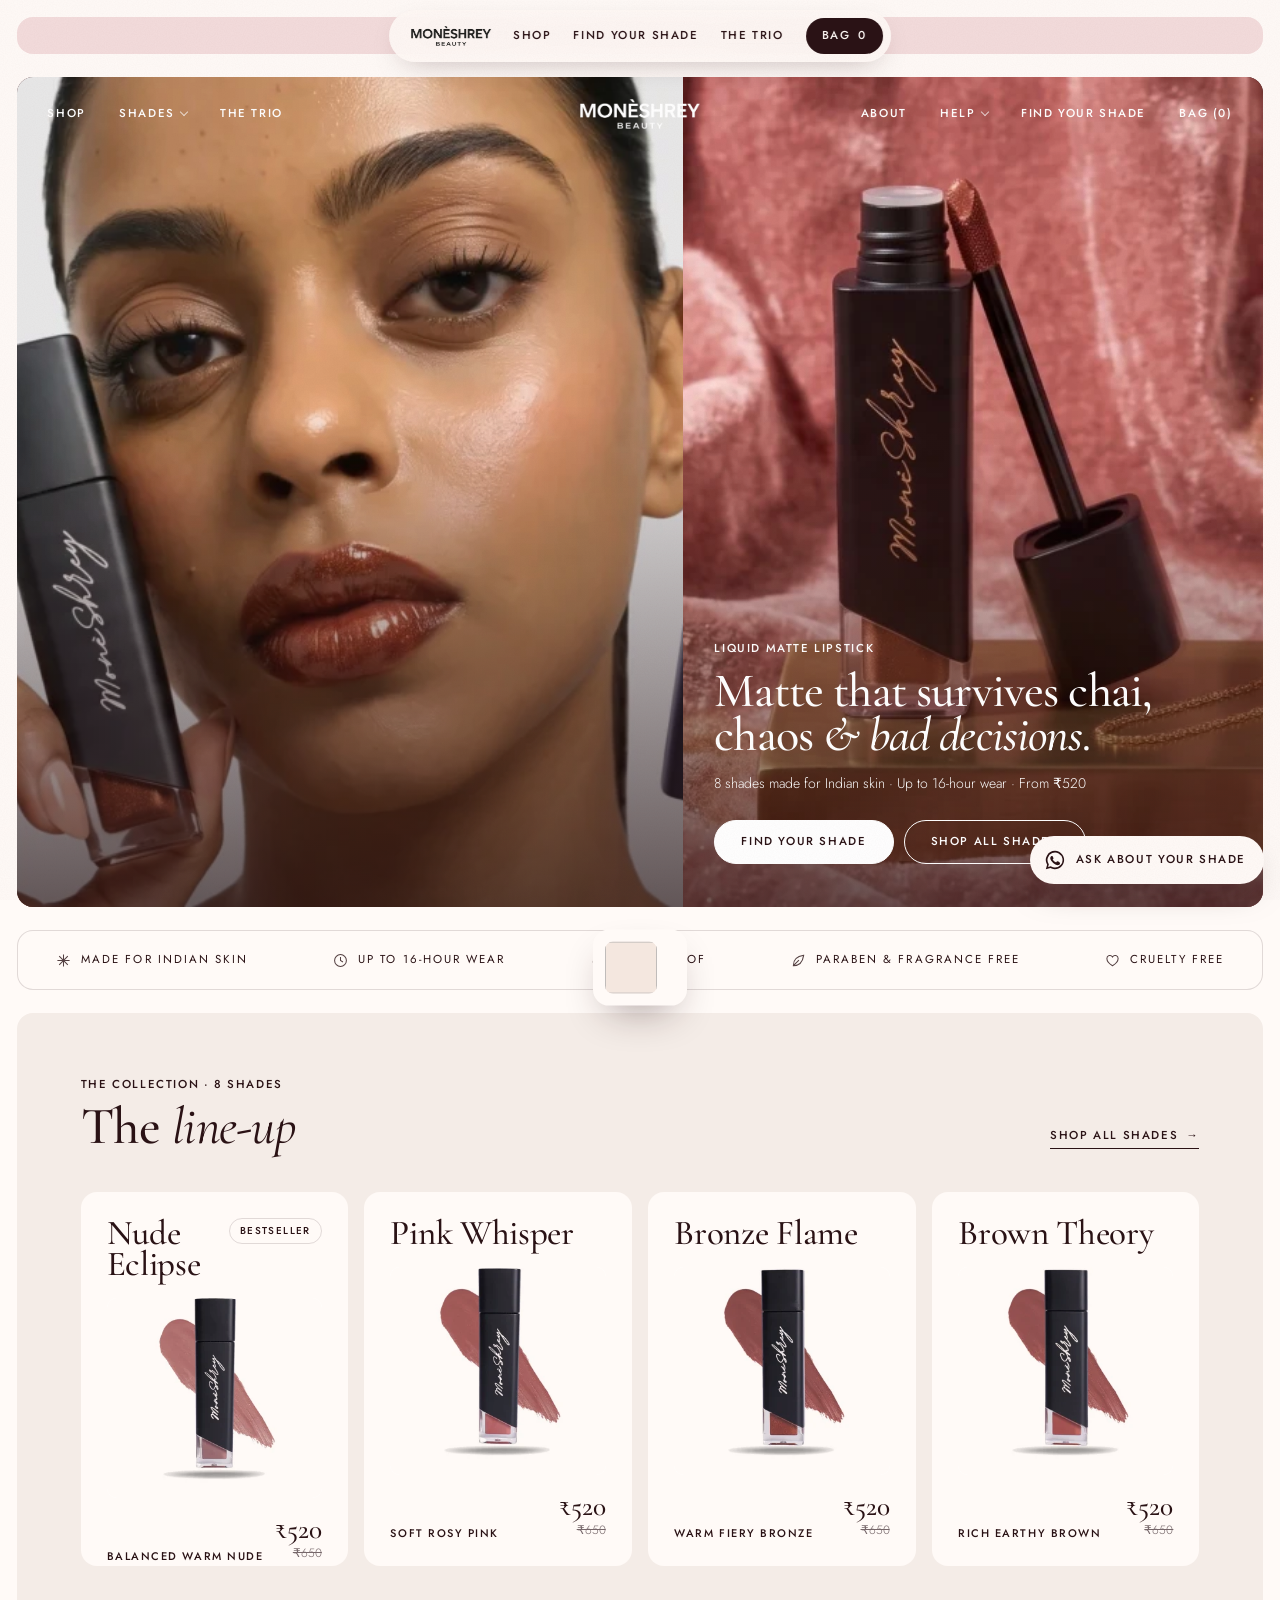
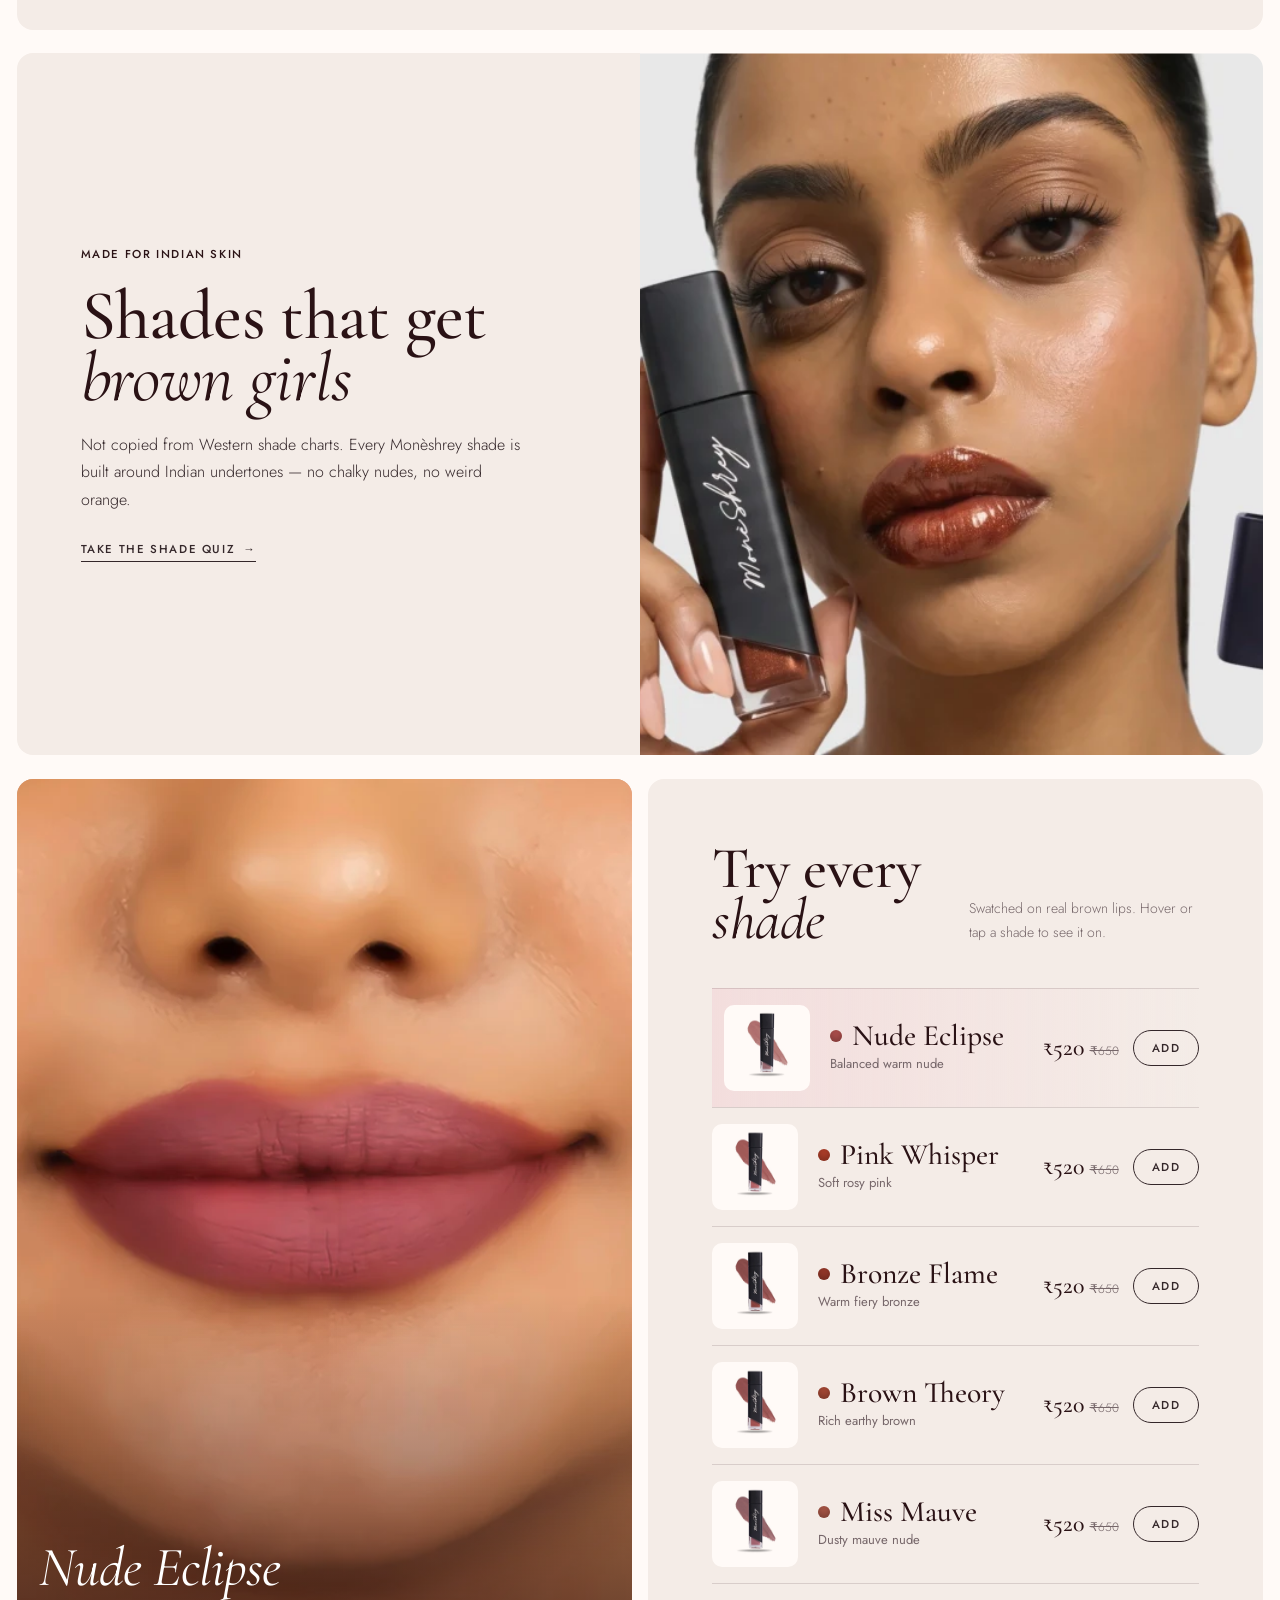
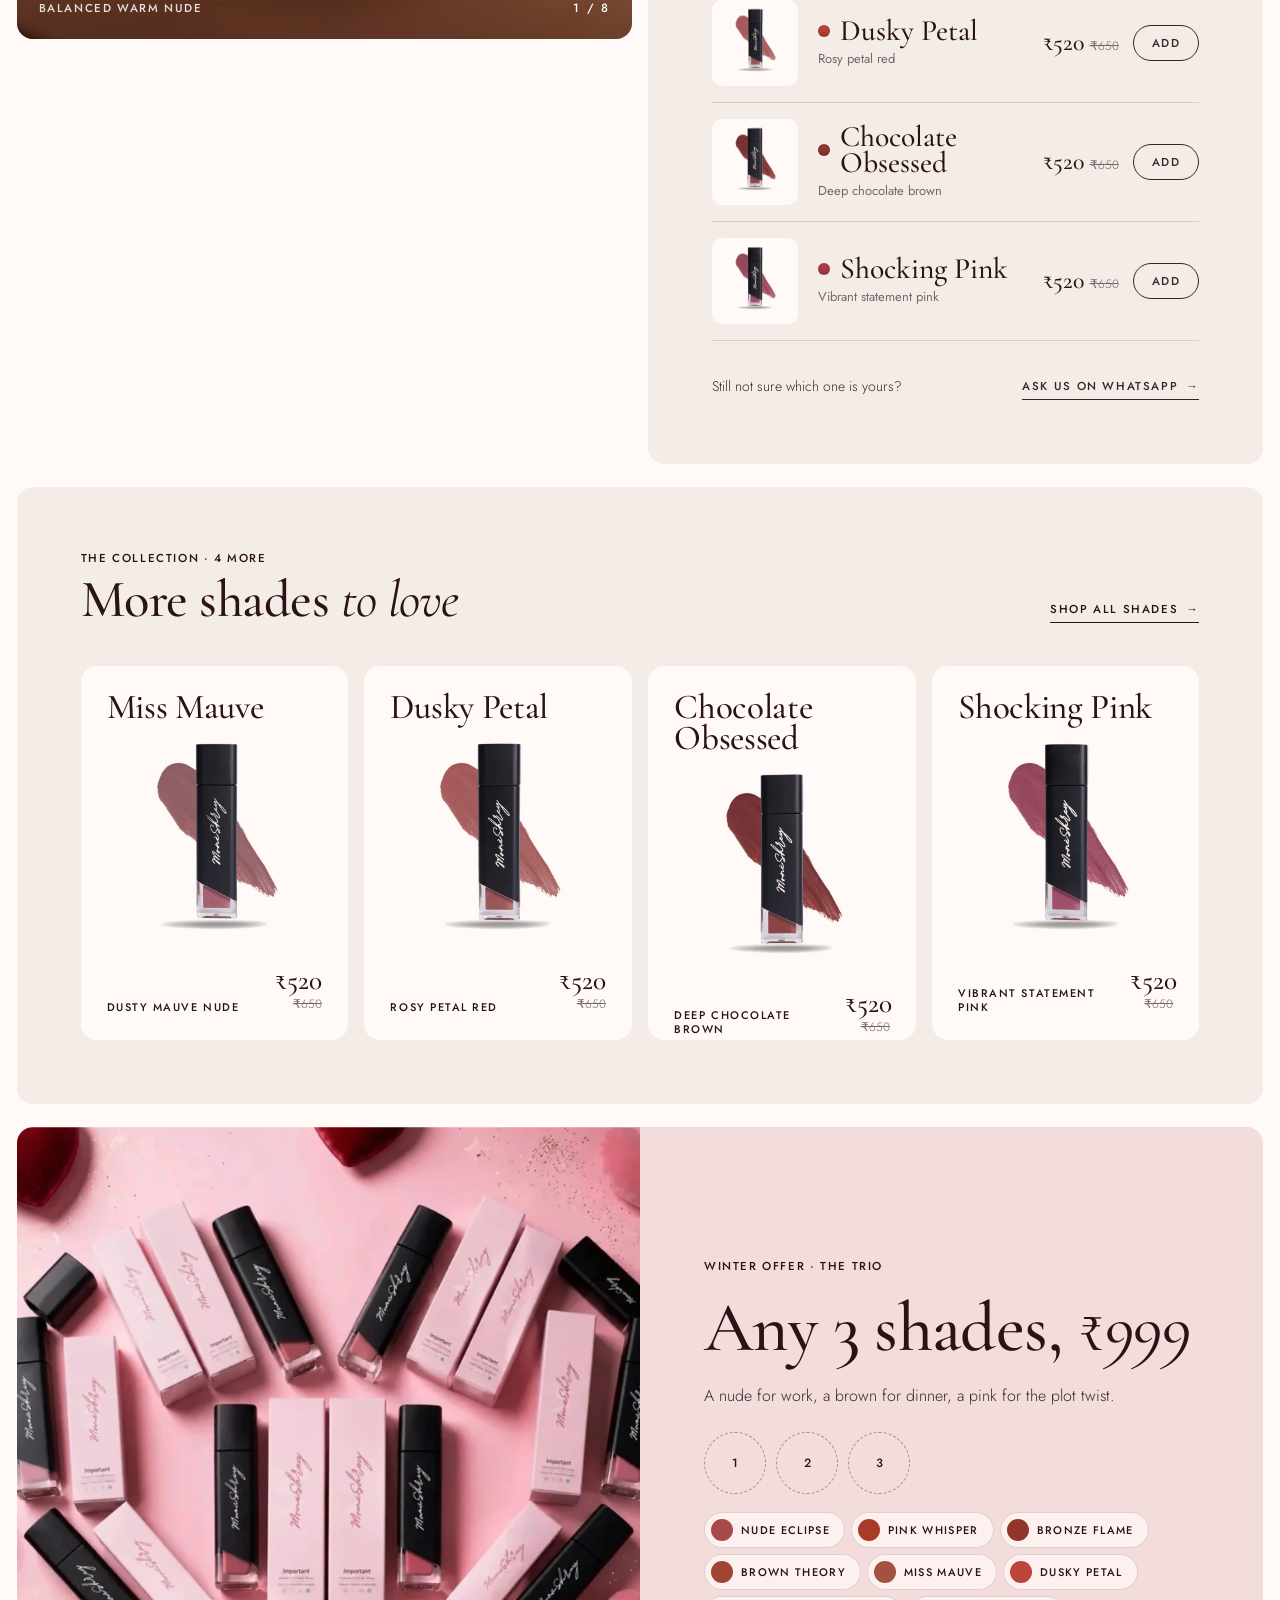
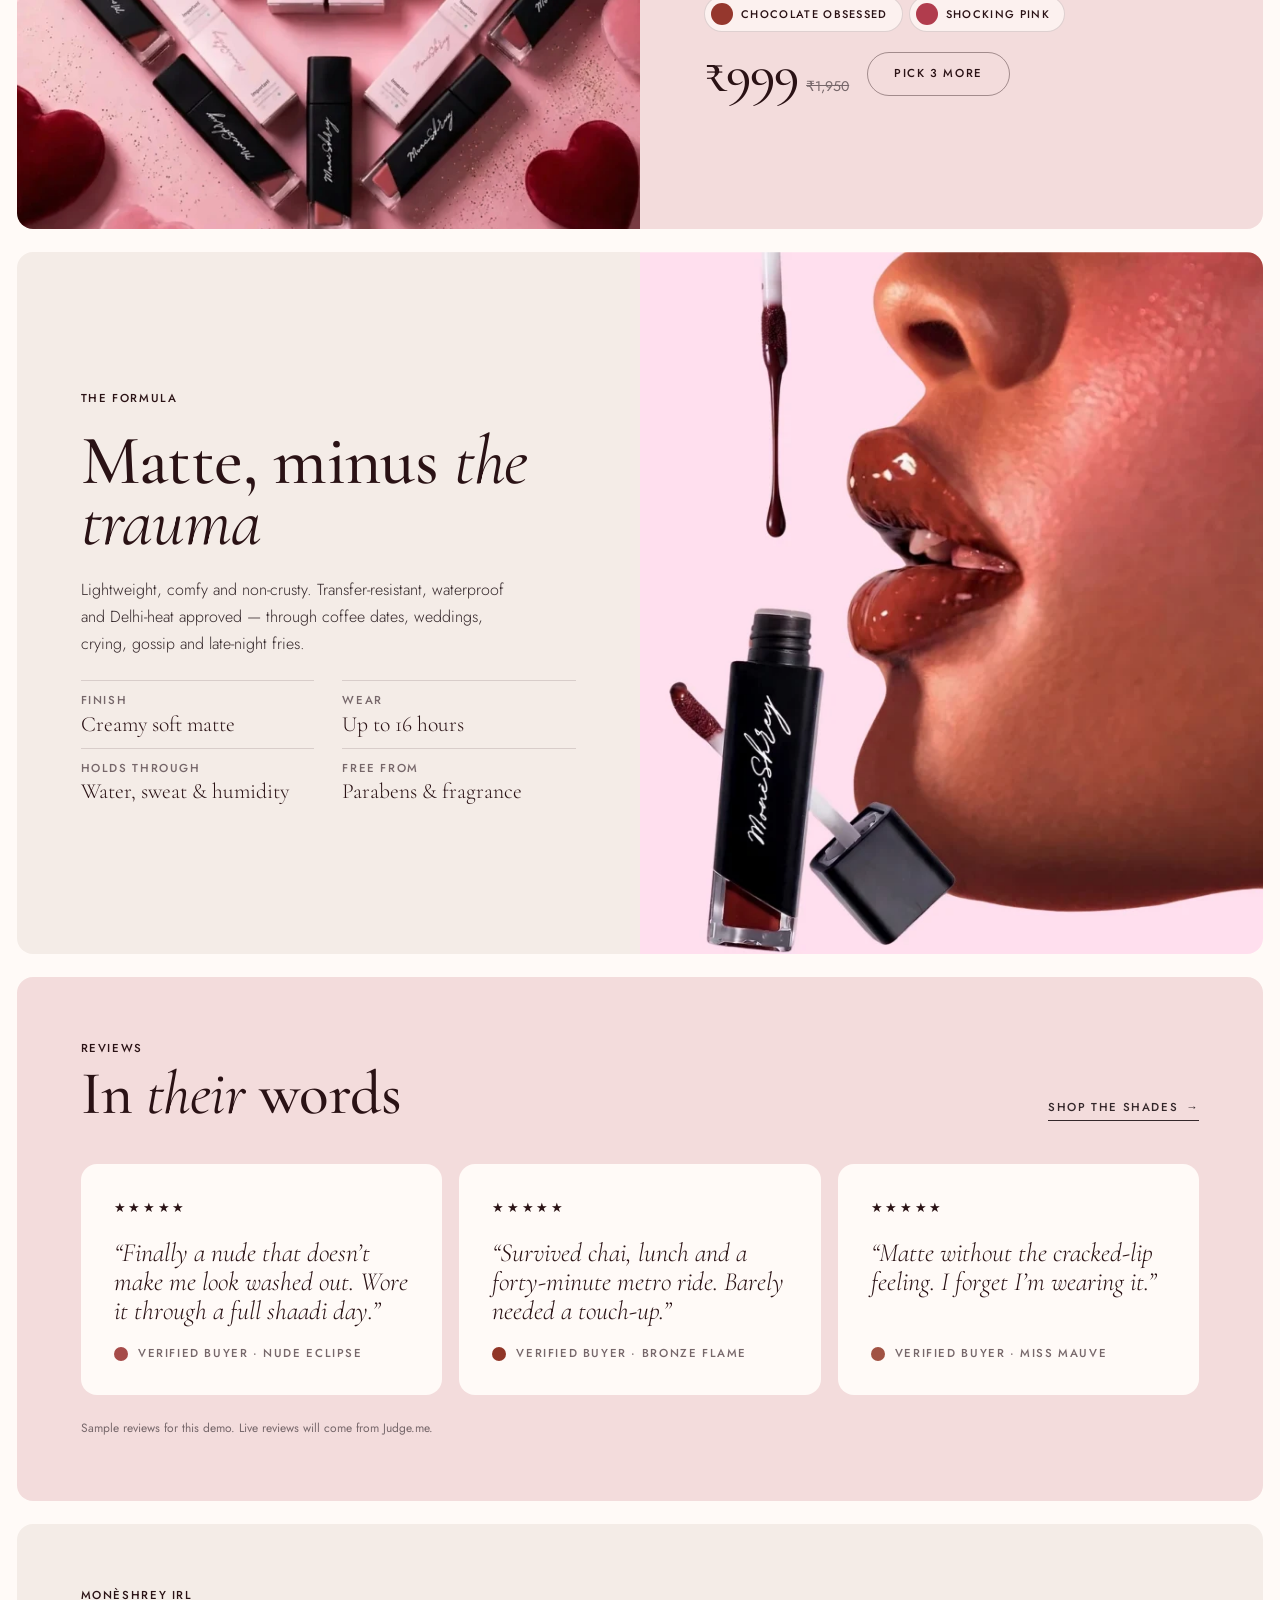
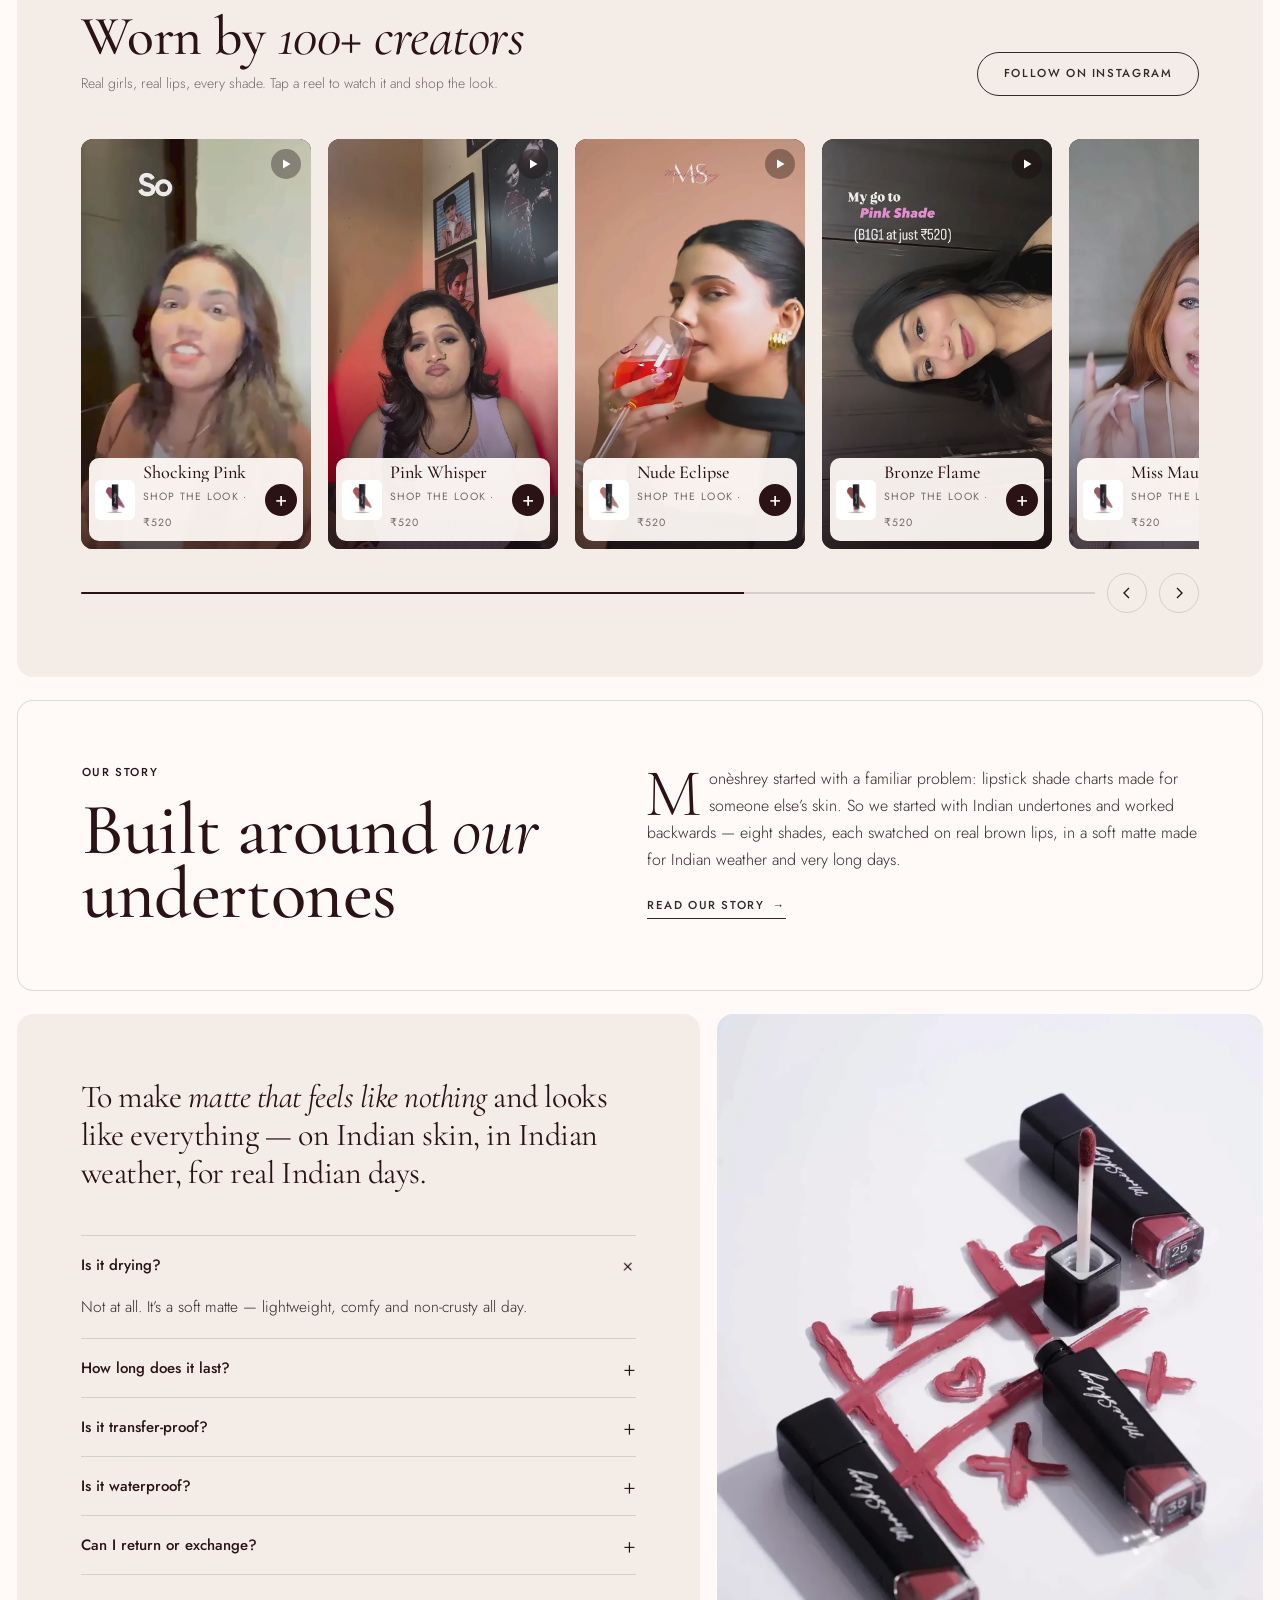
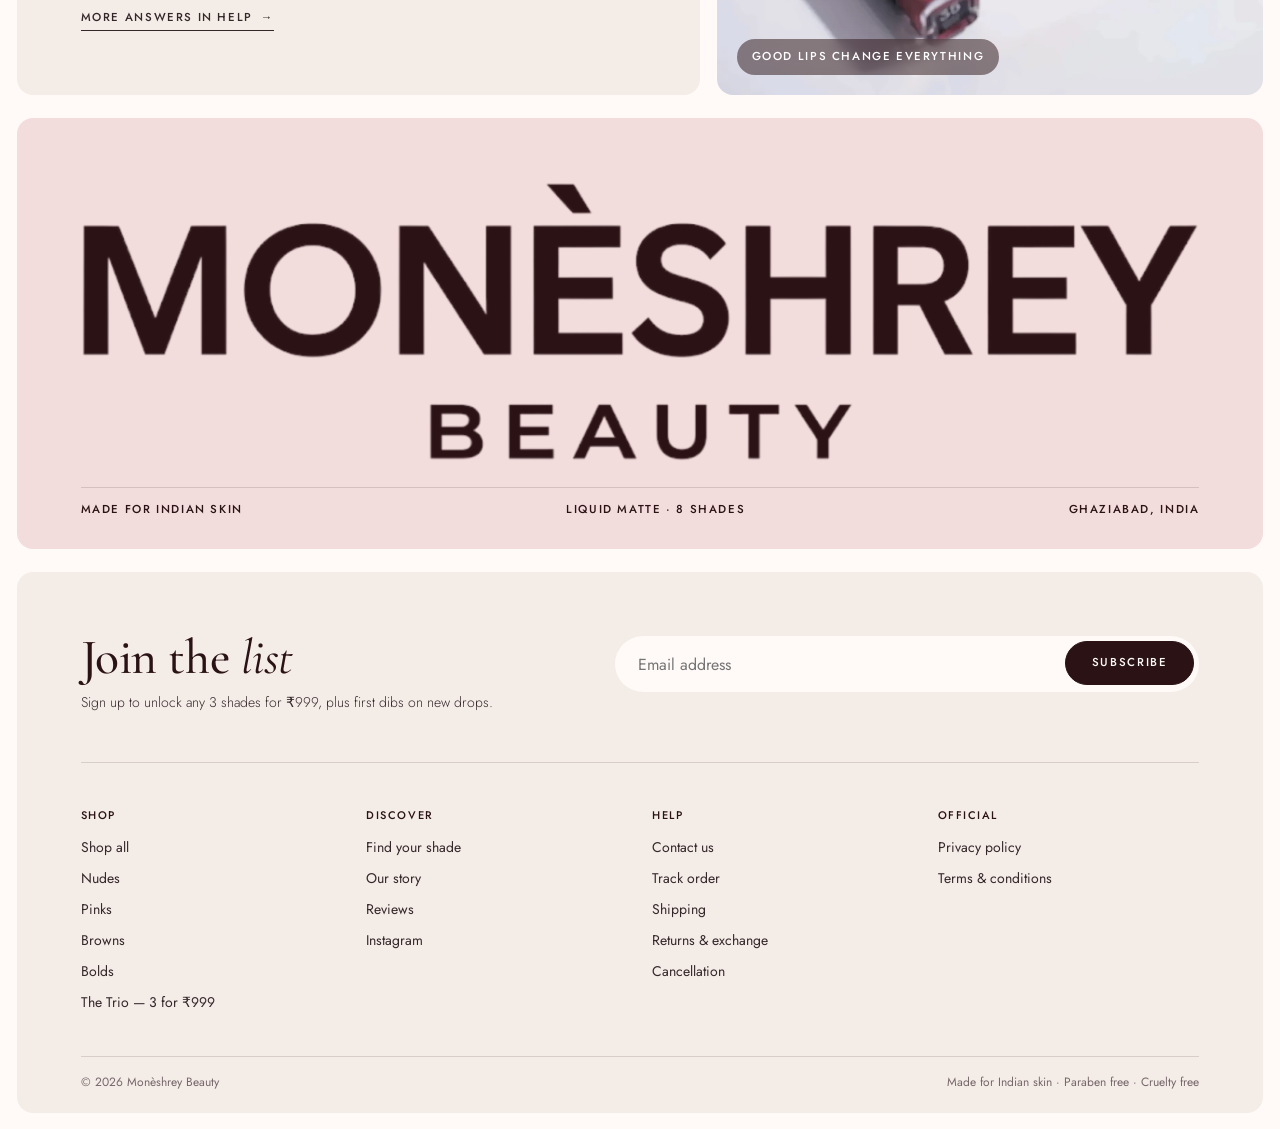
==== commit 7d5861f4: "Homepage: split the line-up 4 + 4, second set before the trio Co-Authored-By: Claude Opus 5.5 <norep" ====
--- a/index.html
+++ b/index.html
@@ -79,6 +79,15 @@
       <div id="rows"></div>
       <div class="consult"><p>Still not sure which one is yours?</p><a class="lnk" id="waTry" href="/contact">Ask us on WhatsApp <span aria-hidden="true">→</span></a></div>
     </div>
+  </section>
+
+  <section class="panel rail-wrap" id="shop2">
+    <div class="rail-head">
+      <div><span class="ui">The collection · 4 more</span><h2 class="disp">More shades <em>to love</em></h2></div>
+      <a class="lnk" href="/shop">Shop all shades <span aria-hidden="true">→</span></a>
+    </div>
+    <div class="rail four" id="rail2"></div>
+    <div class="bar"><i id="railBar2"></i></div>
   </section>
 
   <section class="panel split blush rev" id="trio">
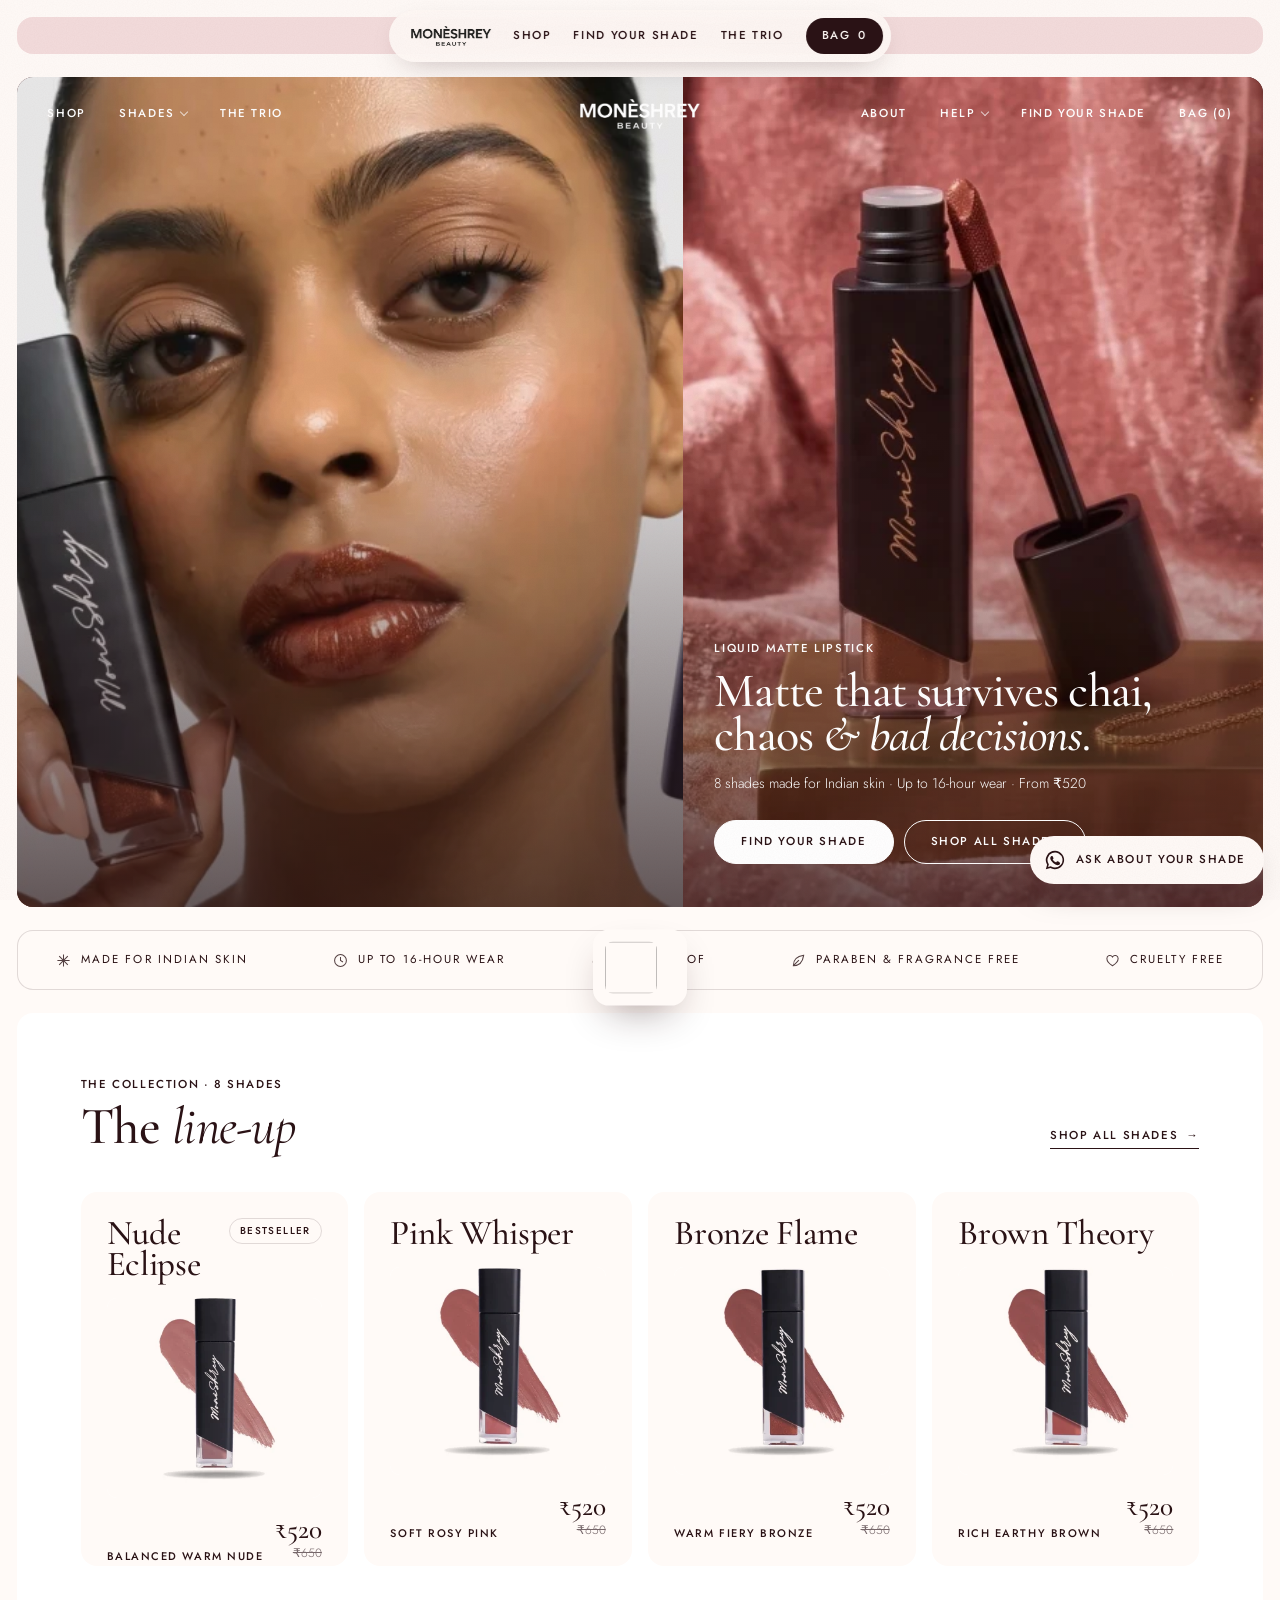
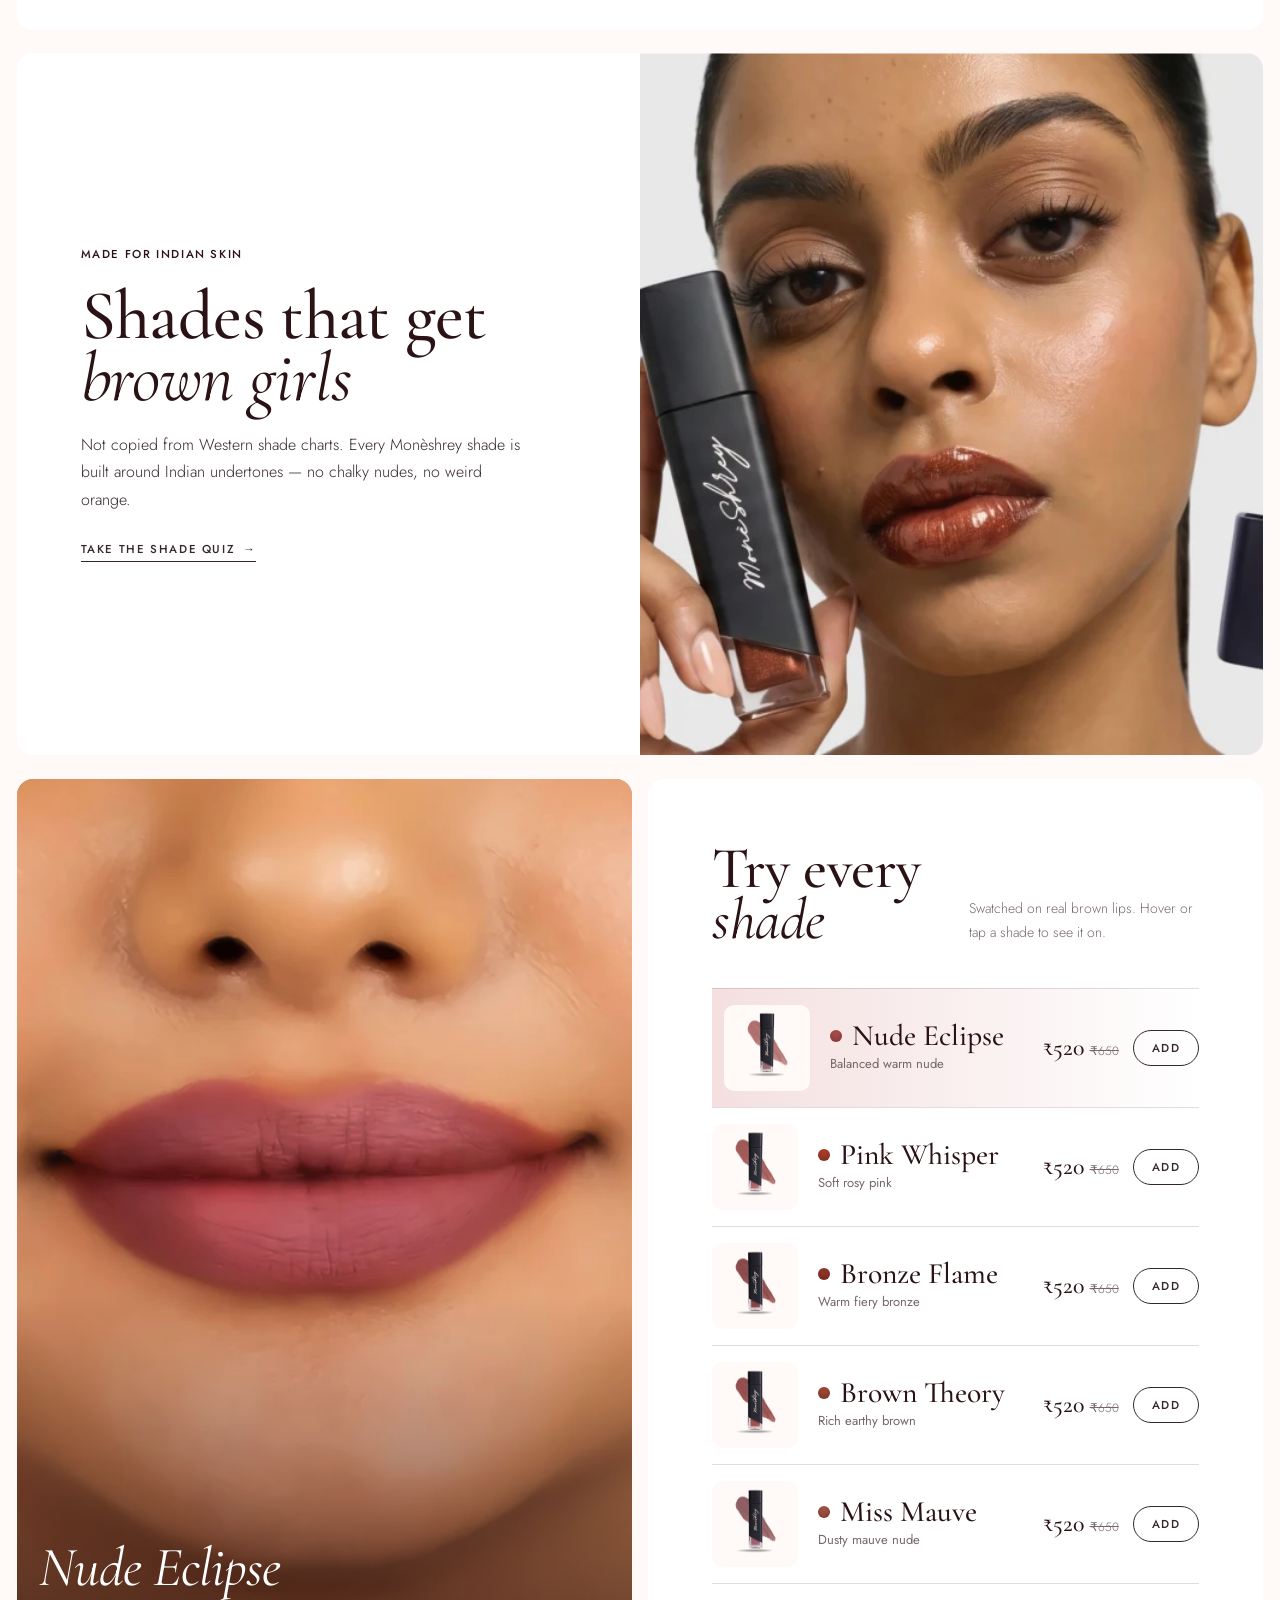
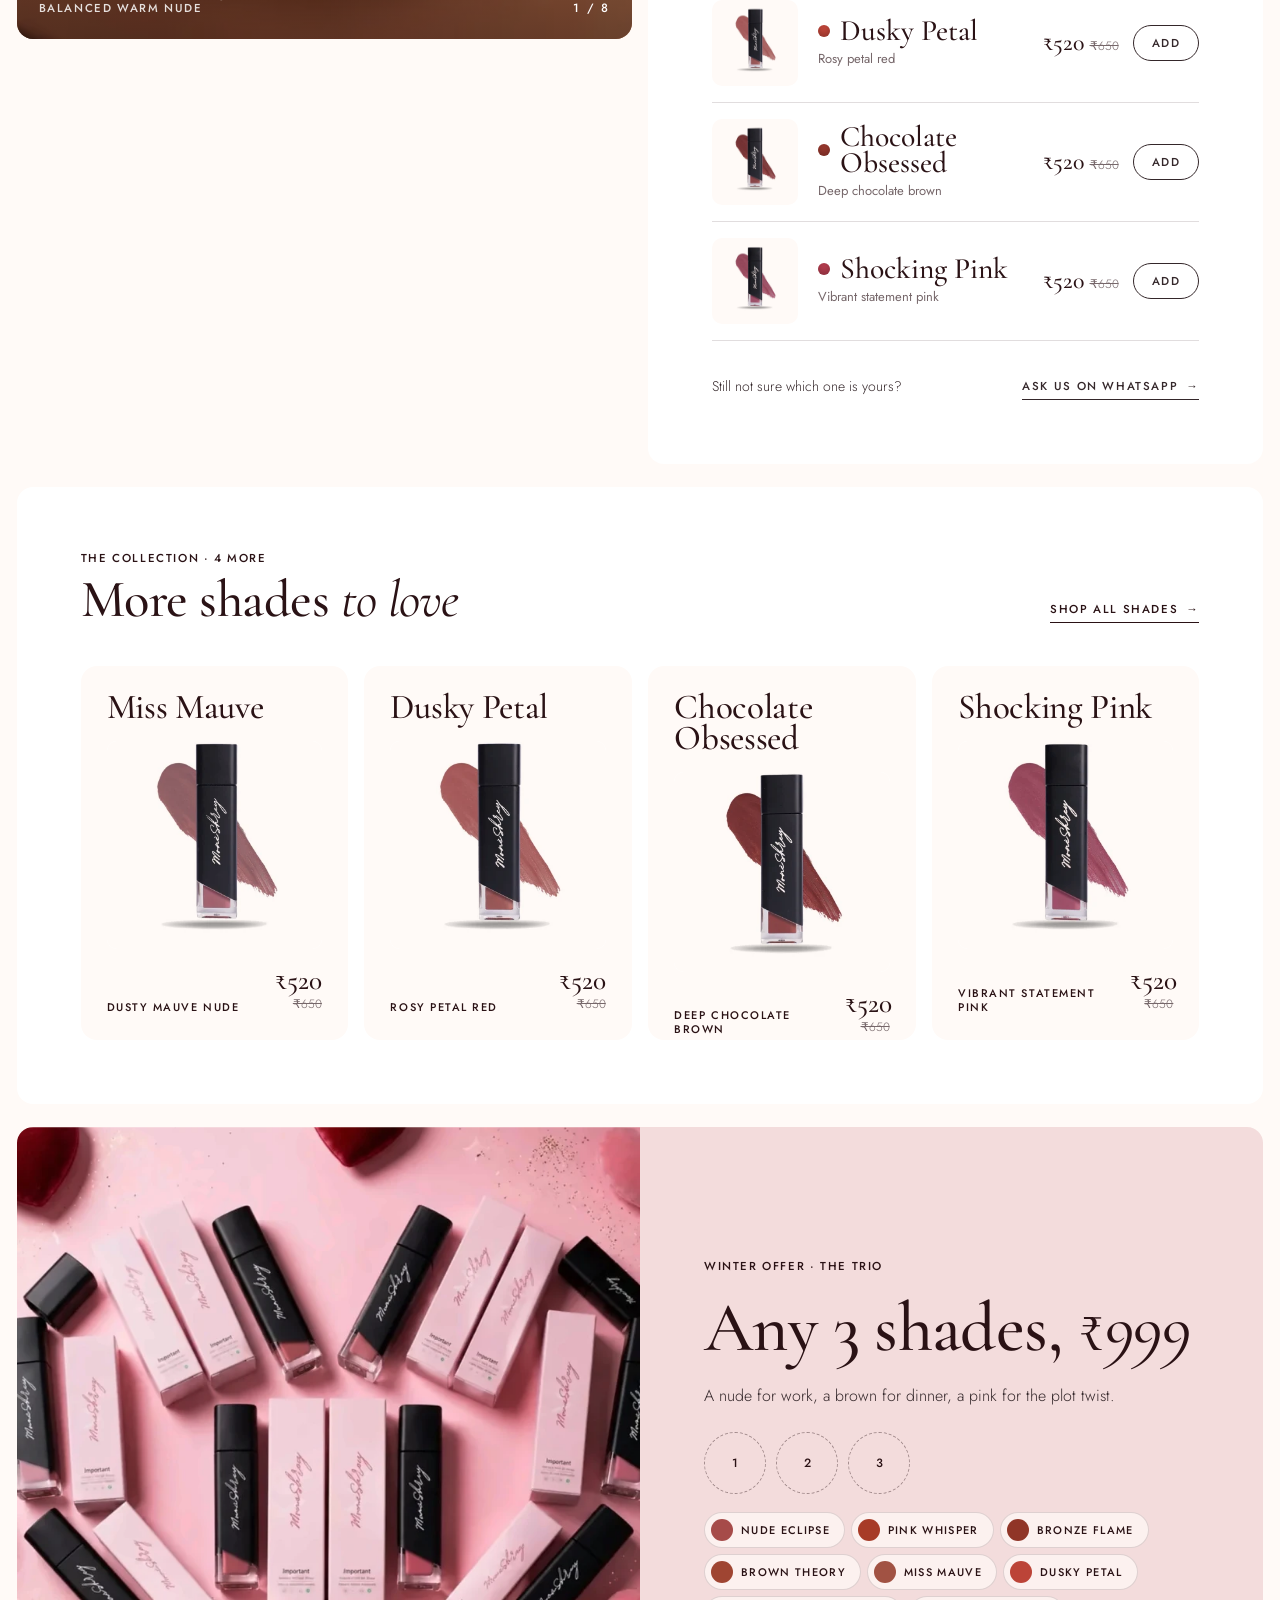
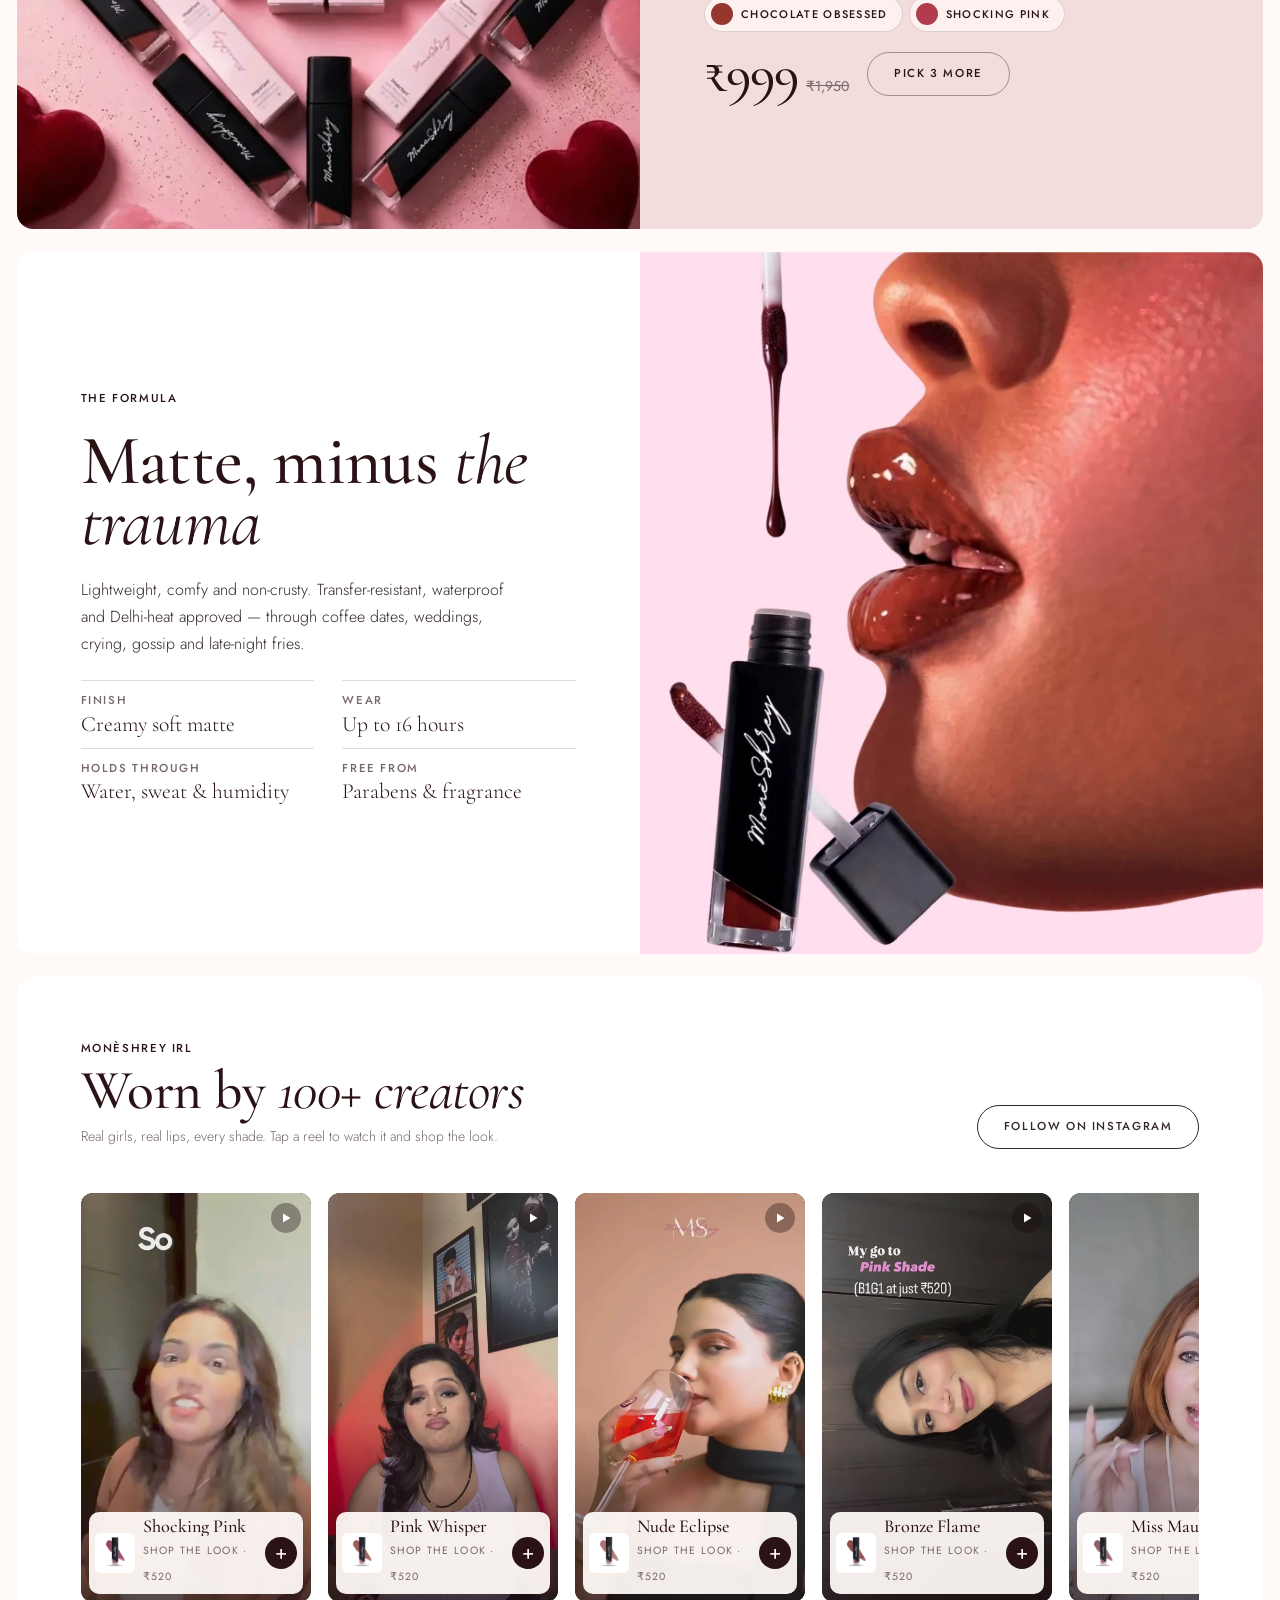
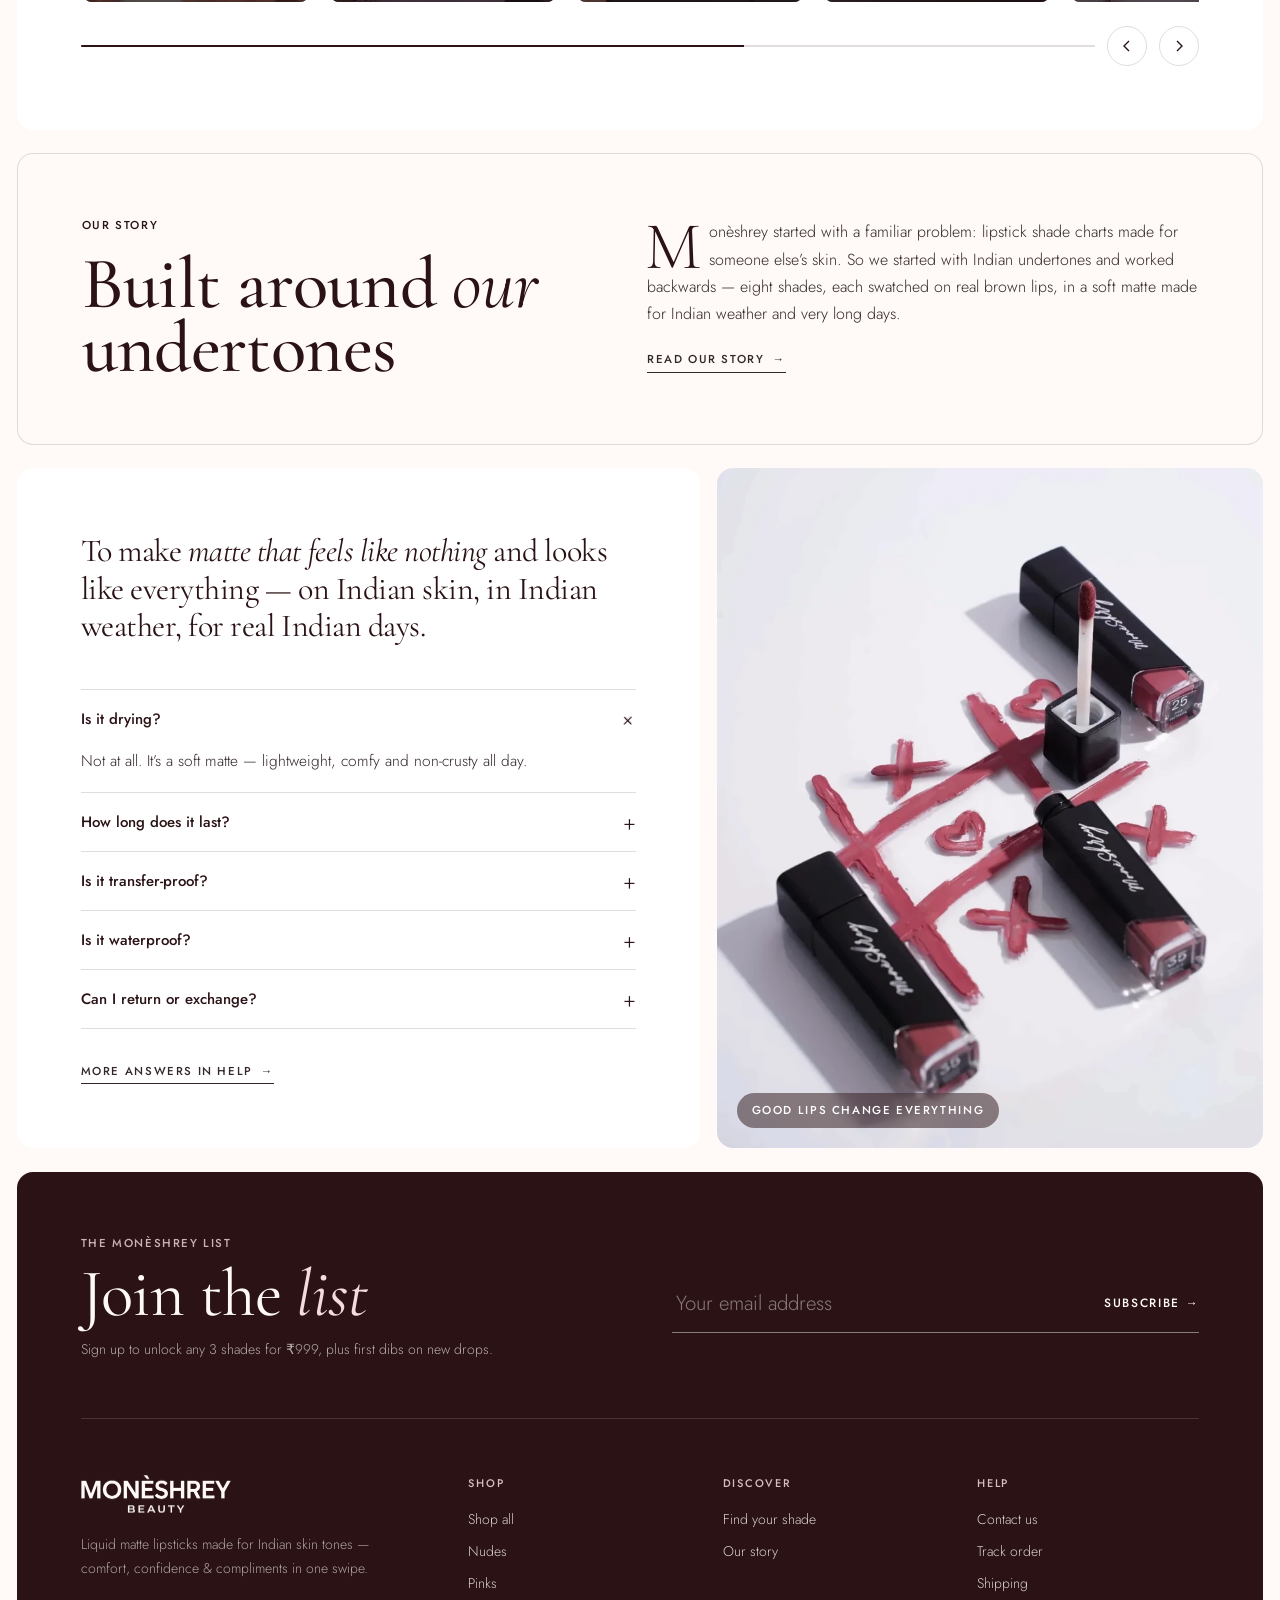
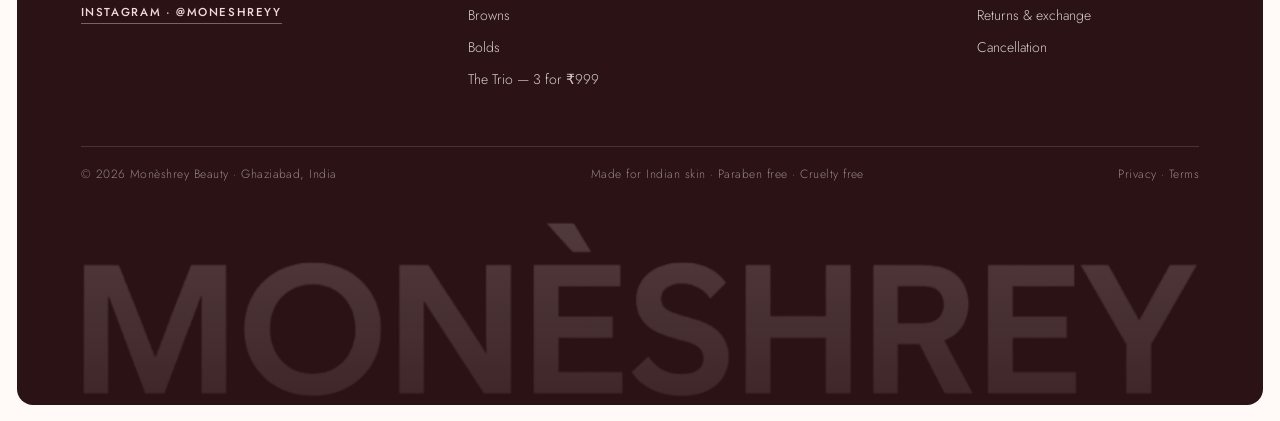
==== commit dd3042ce: "Remove the reviews section (home + product), star rating and footer link Co-Authored-By: Claude Opus" ====
--- a/index.html
+++ b/index.html
@@ -119,15 +119,6 @@
     <div class="pic reveal"><img id="s3img" alt="Monèshrey lipstick with lip drip on pink" style="object-position:62% 40%" loading="lazy"></div>
   </section>
 
-  <section class="panel revs" id="reviews">
-    <div class="hd">
-      <div><span class="ui eyebrow">Reviews</span><h2 class="disp">In <em>their</em> words</h2></div>
-      <a class="lnk" href="/shop">Shop the shades <span aria-hidden="true">→</span></a>
-    </div>
-    <div class="qs" id="qs"></div>
-    <p class="note">Sample reviews for this demo. Live reviews will come from Judge.me.</p>
-  </section>
-
   <section class="panel reels" id="irl">
     <div class="hd">
       <div><span class="ui eyebrow">Monèshrey IRL</span><h2 class="disp">Worn by <em>100+ creators</em></h2><p>Real girls, real lips, every shade. Tap a reel to watch it and shop the look.</p></div>
--- a/assets/site.css
+++ b/assets/site.css
@@ -2,11 +2,11 @@
 VOICE   quiet confidence, with Monèshrey's cheek kept in the copy
 IDEA    a vanity of rounded trays: every section sits in its own inset panel
 PICTURE campaign photography, big and cropped; a sticky lip try-on that changes per shade
-COLOUR  pink & black (brief): cream #FFFAF7 page, dusty powder pink #F3DCDC + warm sand #F4ECE7 panels, wine-black #2A1215 ink
+COLOUR  pink & black (brief): cream #FFFAF7 page, dusty powder pink #F3DCDC + white #FFFFFF panels, wine-black #2A1215 ink
 TYPE    Cormorant Garamond (fine luxury serif, italic accents) for headings, Jost (geometric, fashion-house sans) for UI and copy
 */
 :root{
-  --cream:#FFFAF7; --sand:#F4ECE7; --blush:#F3DCDC; --ox:#2A1215; --ox-d:#4A2328;
+  --cream:#FFFAF7; --sand:#FFFFFF; --blush:#F3DCDC; --ox:#2A1215; --ox-d:#4A2328;
   --ink:#34272A; --mute:#76676A; --line:rgba(42,18,21,.14);
   --disp:"Cormorant Garamond","Cormorant",Garamond,Georgia,serif; --ui:"Jost","Futura","Century Gothic",Helvetica,Arial,sans-serif; --body:"Jost","Futura","Century Gothic",Helvetica,Arial,sans-serif;
   --g:clamp(10px,1.3vw,18px); --r:16px; --ease:cubic-bezier(.2,.7,.2,1);
@@ -283,24 +283,32 @@
 .vals .pic .ui{position:absolute;left:20px;bottom:20px;color:#fff;background:rgba(42,18,21,.5);backdrop-filter:blur(8px);padding:10px 15px;border-radius:30px}
 
 /* footer */
-.wordmark{background:var(--blush);padding:var(--pad) var(--pad) clamp(20px,2.4vw,32px)}
-.wordmark{display:grid;gap:clamp(14px,2vw,26px)}
-.wordmark .wm{width:100%;aspect-ratio:4996/1250;background:var(--ox);-webkit-mask:url(/images/brand/logo-2400.webp) center/contain no-repeat;mask:url(/images/brand/logo-2400.webp) center/contain no-repeat}
-.wordmark .tl{display:flex;justify-content:space-between;gap:12px;flex-wrap:wrap;color:var(--ox);border-top:1px solid var(--line);padding-top:14px}
-.foot{background:var(--sand);padding:var(--pad) var(--pad) 22px;color:var(--ox)}
-.news{display:grid;grid-template-columns:1fr 1.2fr;gap:24px 48px;align-items:end;padding-bottom:clamp(28px,3.4vw,48px);border-bottom:1px solid var(--line)}
-.news p{margin:0 0 4px;font-size:14px;color:var(--ink)}
-.news h3{font-size:clamp(32px,3.4vw,50px);margin-bottom:12px}
-.news form{display:flex;background:var(--cream);border-radius:40px;padding:5px}
-.news input[type=email]{flex:1;border:0;background:none;padding:0 18px;font:16px var(--ui);color:var(--ink);height:46px;min-width:0}
+/* footer: one dark wine panel — newsletter, links, legal, oversized wordmark bleeding off the bottom */
+.foot{background:var(--ox);color:var(--cream);padding:var(--pad) var(--pad) 0;position:relative;overflow:hidden;--fl:rgba(255,250,247,.14)}
+.foot .eb{display:block;color:var(--blush);opacity:.8;margin-bottom:14px}
+.news{display:grid;grid-template-columns:1fr 1fr;gap:24px 64px;align-items:end;padding-bottom:clamp(36px,4.4vw,64px);border-bottom:1px solid var(--fl)}
+.news h3{font-size:clamp(40px,4.6vw,72px);color:var(--cream);margin-bottom:14px;font-weight:400}
+.news h3 em{color:var(--blush)}
+.news p{margin:0;font-size:14px;color:rgba(255,250,247,.66);max-width:420px}
+.news form{display:flex;align-items:center;border-bottom:1px solid rgba(255,250,247,.45);transition:border-color .3s}
+.news form:focus-within{border-color:var(--blush)}
+.news input[type=email]{flex:1;border:0;background:none;padding:0 4px;font:300 clamp(18px,1.6vw,22px) var(--ui);color:var(--cream);height:58px;min-width:0}
+.news input::placeholder{color:rgba(255,250,247,.45)}
 .news input:focus{outline:none}
-.news form:focus-within{box-shadow:0 0 0 2px var(--ox)}
-.news .ok{font:13px var(--ui);margin-top:10px;min-height:1.3em}
-.cols{display:grid;grid-template-columns:repeat(4,minmax(0,1fr));gap:32px 24px;padding:clamp(28px,3.4vw,48px) 0}
-.cols h4{margin:0 0 14px;font:500 11px var(--ui);text-transform:uppercase;letter-spacing:.14em}
-.cols ul{list-style:none;margin:0;padding:0;display:grid;gap:11px;font:14px var(--ui);color:var(--ink)}
-.cols a:hover{color:var(--ox);text-decoration:underline;text-underline-offset:3px}
-.legal{display:flex;justify-content:space-between;gap:16px;flex-wrap:wrap;border-top:1px solid var(--line);padding-top:16px;font:12px var(--ui);color:var(--mute)}
+.news .sub{border:0;background:none;color:var(--cream);font:500 12px var(--ui);letter-spacing:.14em;cursor:pointer;padding:0 0 0 16px;height:58px;white-space:nowrap}
+.news .sub span{display:inline-block;transition:transform .3s}
+.news .sub:hover span{transform:translateX(4px)}
+.news .ok{font:13px var(--ui);margin-top:12px;min-height:1.3em;color:var(--blush)}
+.cols{display:grid;grid-template-columns:1.6fr repeat(3,minmax(0,1fr));gap:36px 32px;padding:clamp(36px,4.4vw,64px) 0}
+.cols .brand p{margin:20px 0 18px;font-size:14px;line-height:1.7;color:rgba(255,250,247,.62);max-width:300px}
+.flogo{display:block;width:150px;aspect-ratio:4996/1250;background:var(--cream);-webkit-mask:url(/images/brand/logo-600.webp) left center/contain no-repeat;mask:url(/images/brand/logo-600.webp) left center/contain no-repeat}
+.cols .ig{color:var(--blush);border-bottom:1px solid rgba(243,220,220,.4);padding-bottom:3px}
+.cols h4{margin:0 0 18px;font:500 11px var(--ui);text-transform:uppercase;letter-spacing:.16em;color:var(--blush);opacity:.85}
+.cols ul{list-style:none;margin:0;padding:0;display:grid;gap:12px;font:300 14px var(--ui);color:rgba(255,250,247,.82)}
+.cols a{transition:color .25s}
+.cols ul a:hover,.legal a:hover{color:var(--cream);text-decoration:underline;text-underline-offset:4px;text-decoration-thickness:1px}
+.legal{display:flex;justify-content:space-between;gap:12px 24px;flex-wrap:wrap;border-top:1px solid var(--fl);padding:18px 0;font:300 12px var(--ui);letter-spacing:.04em;color:rgba(255,250,247,.5)}
+.foot .wm{width:100%;aspect-ratio:4996/1250;margin:clamp(8px,1.6vw,24px) 0 -8.6%;background:linear-gradient(180deg,rgba(243,220,220,.2),rgba(243,220,220,.05));-webkit-mask:url(/images/brand/logo-2400.webp) center top/contain no-repeat;mask:url(/images/brand/logo-2400.webp) center top/contain no-repeat;pointer-events:none}
 
 /* toast */
 .toast{position:fixed;z-index:80;left:50%;bottom:16px;background:var(--cream);color:var(--ox);border-radius:var(--r);padding:12px 18px 12px 12px;display:flex;gap:12px;align-items:center;box-shadow:0 18px 40px -16px rgba(42,18,21,.45);transform:translate(-50%,160%);transition:transform .5s var(--ease);max-width:min(360px,calc(100vw - 32px))}
@@ -394,6 +402,8 @@
   #s1img{object-position:55% 28%!important}
   .try .lipcol{position:relative;top:0;height:auto;aspect-ratio:1}
   .cols{grid-template-columns:1fr 1fr}
+  .cols .brand{grid-column:1/-1}
+  .legal{flex-direction:column}
   .pc .qa{opacity:1;transform:none;position:static;margin-top:12px;flex:none}
   .pc{aspect-ratio:auto;min-height:440px}
   .hero-txt{left:clamp(18px,2.4vw,34px)}
@@ -496,8 +506,8 @@
 .ph{padding:clamp(40px,7vw,120px) var(--pad) clamp(28px,4vw,64px);text-align:center;display:grid;justify-items:center;gap:clamp(14px,1.6vw,22px)}
 .ph h1{font-size:clamp(46px,6.4vw,104px)}
 .ph p{margin:0;max-width:560px;font-size:clamp(15px,1.2vw,17px)}
-.crumb{color:var(--mute);display:flex;gap:10px;flex-wrap:wrap}
-.crumb a:hover{color:var(--ox)}
+/* breadcrumbs stay in the markup (SEO + screen readers) but are hidden on screen */
+.crumb{position:absolute!important;width:1px;height:1px;padding:0;margin:-1px;overflow:hidden;clip:rect(0 0 0 0);clip-path:inset(50%);white-space:nowrap;border:0}
 .sec-h{display:flex;justify-content:space-between;align-items:end;gap:12px 24px;flex-wrap:wrap;margin-bottom:var(--head)}
 .sec-h h2{font-size:clamp(34px,3.8vw,60px)}
 .sec-h .ui{display:block;margin-bottom:12px}
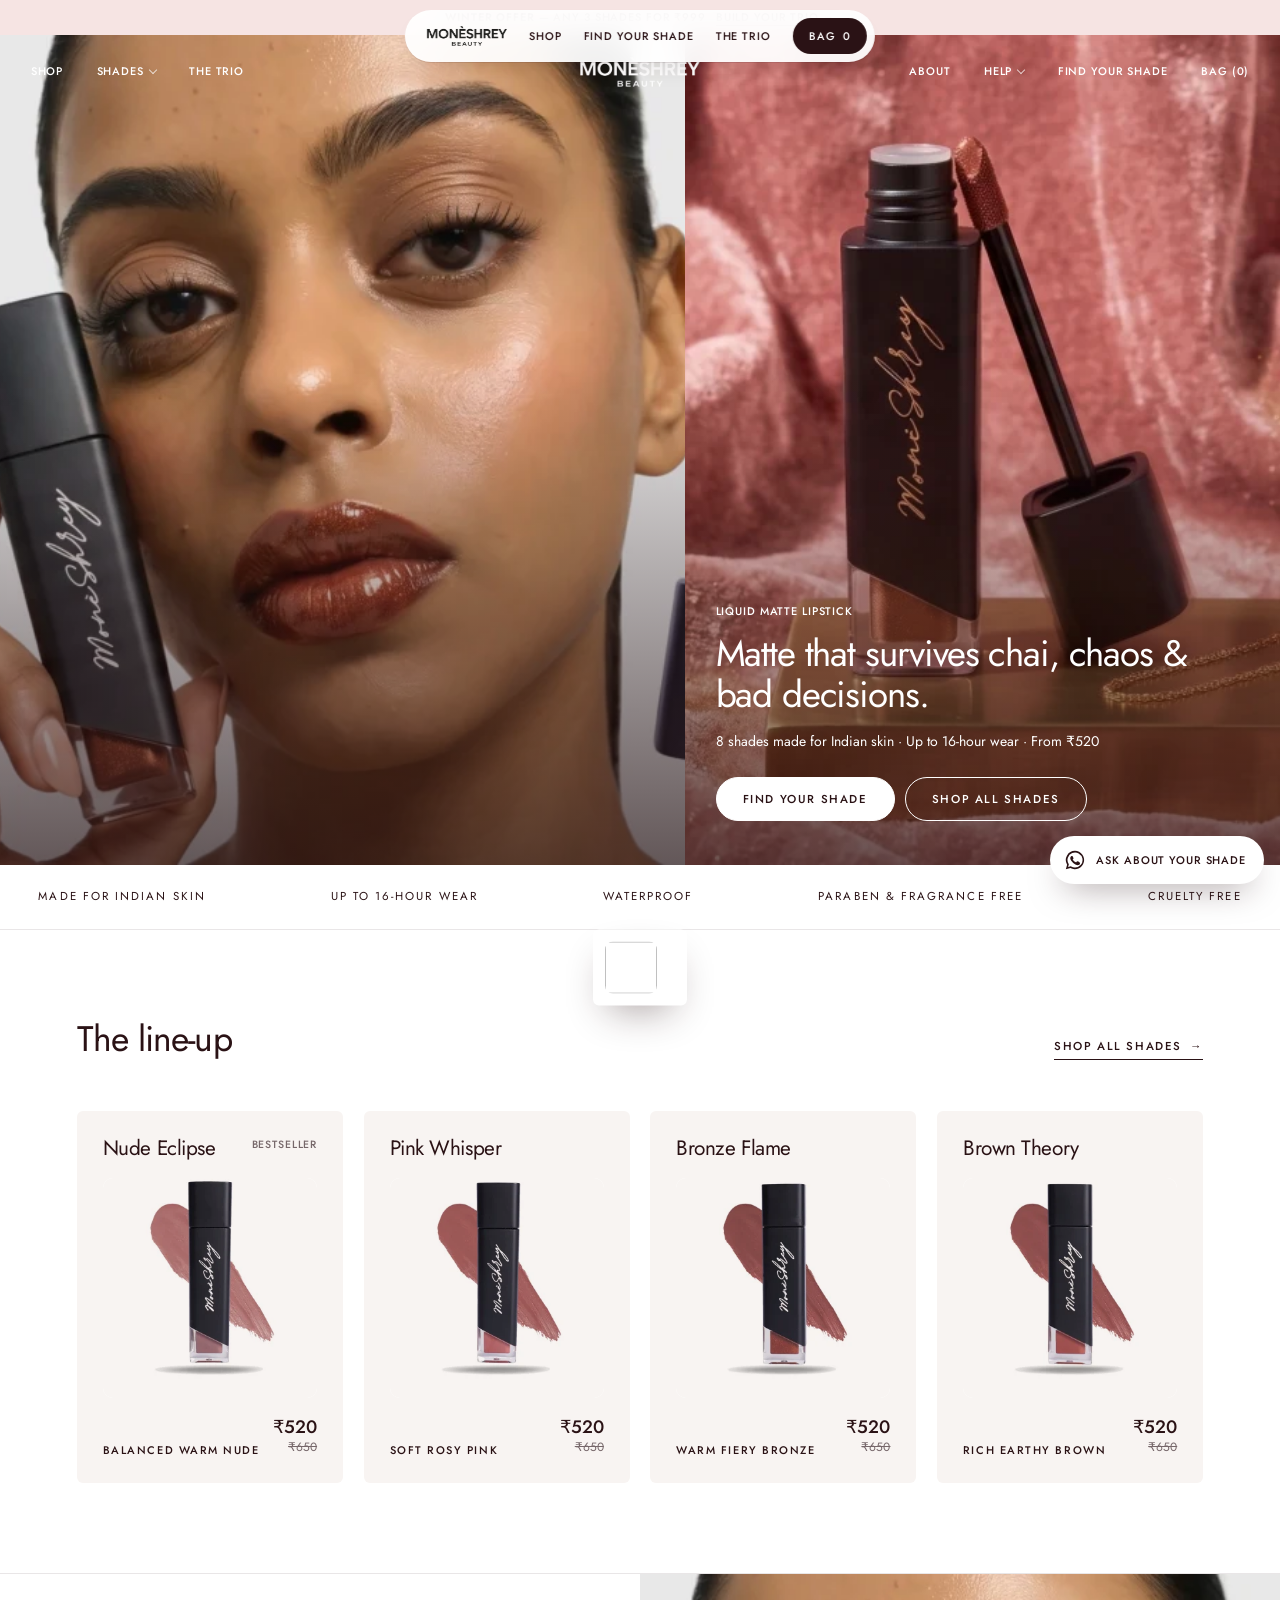
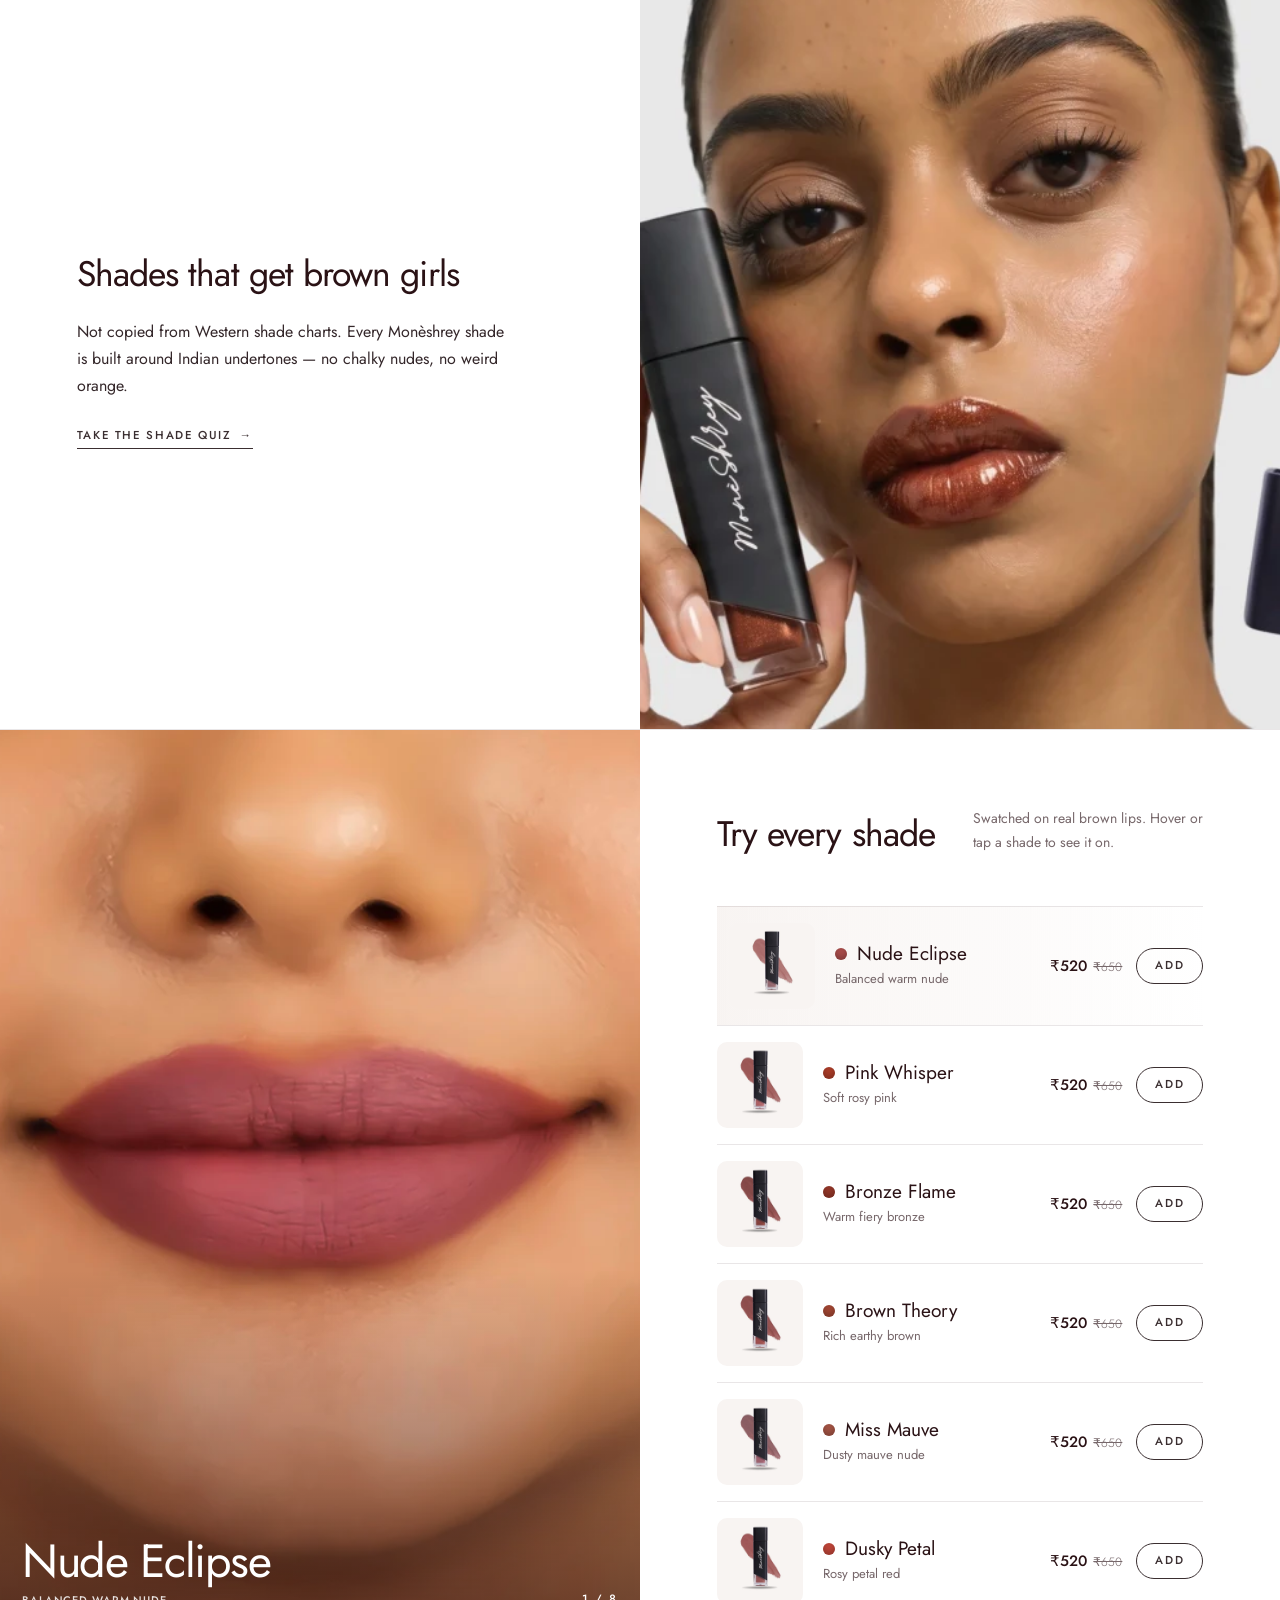
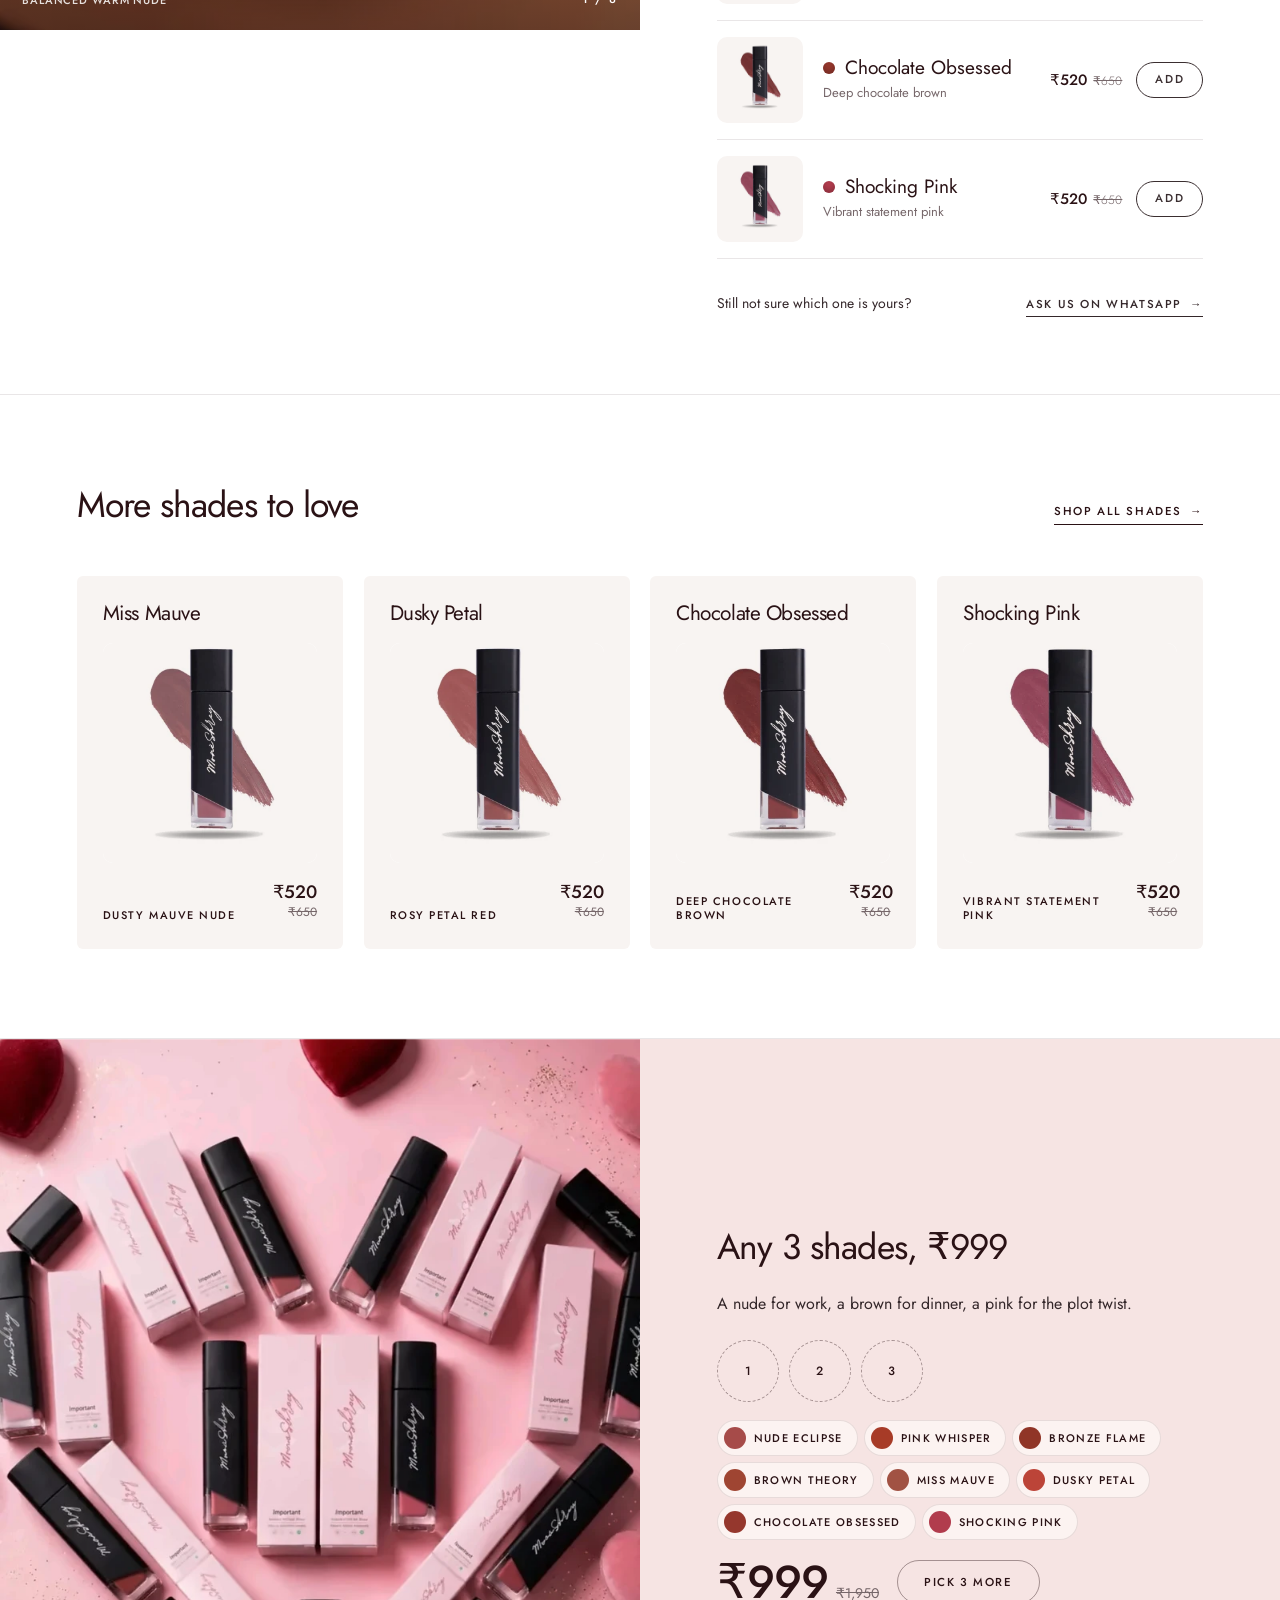
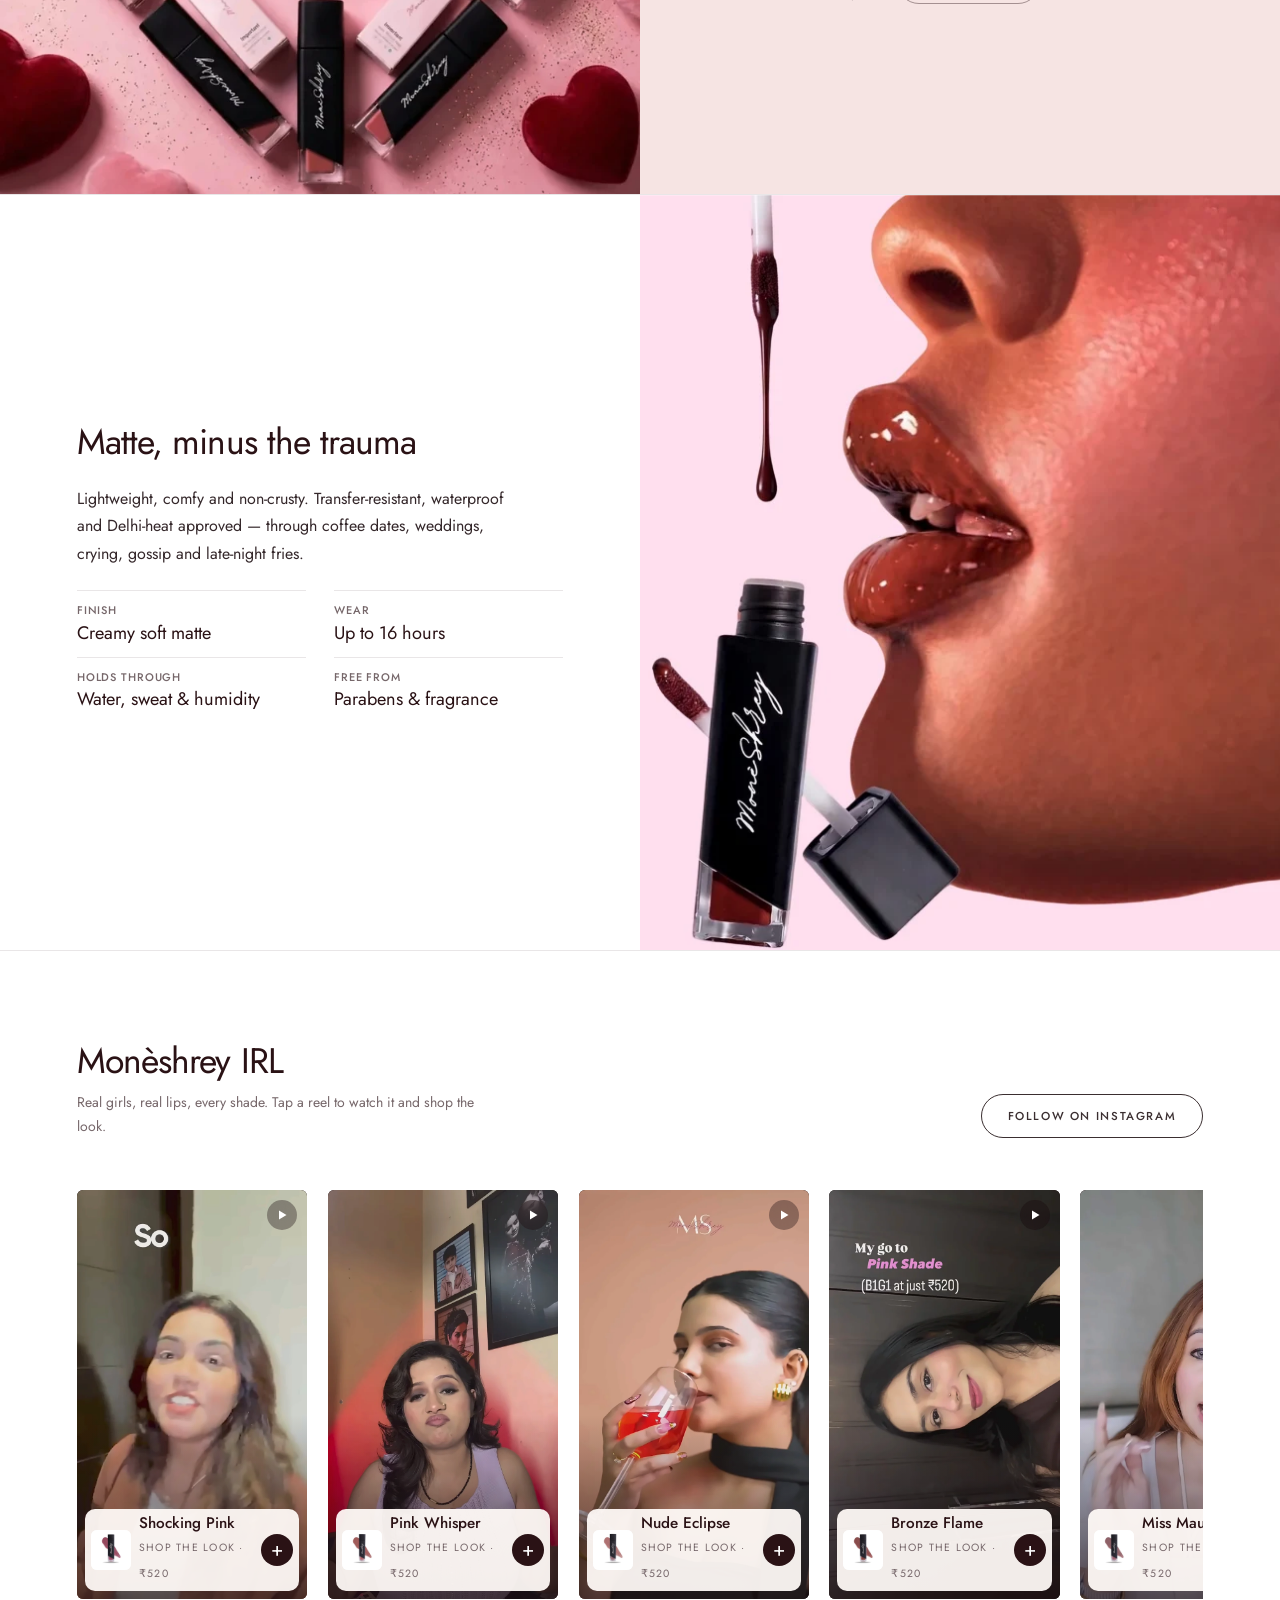
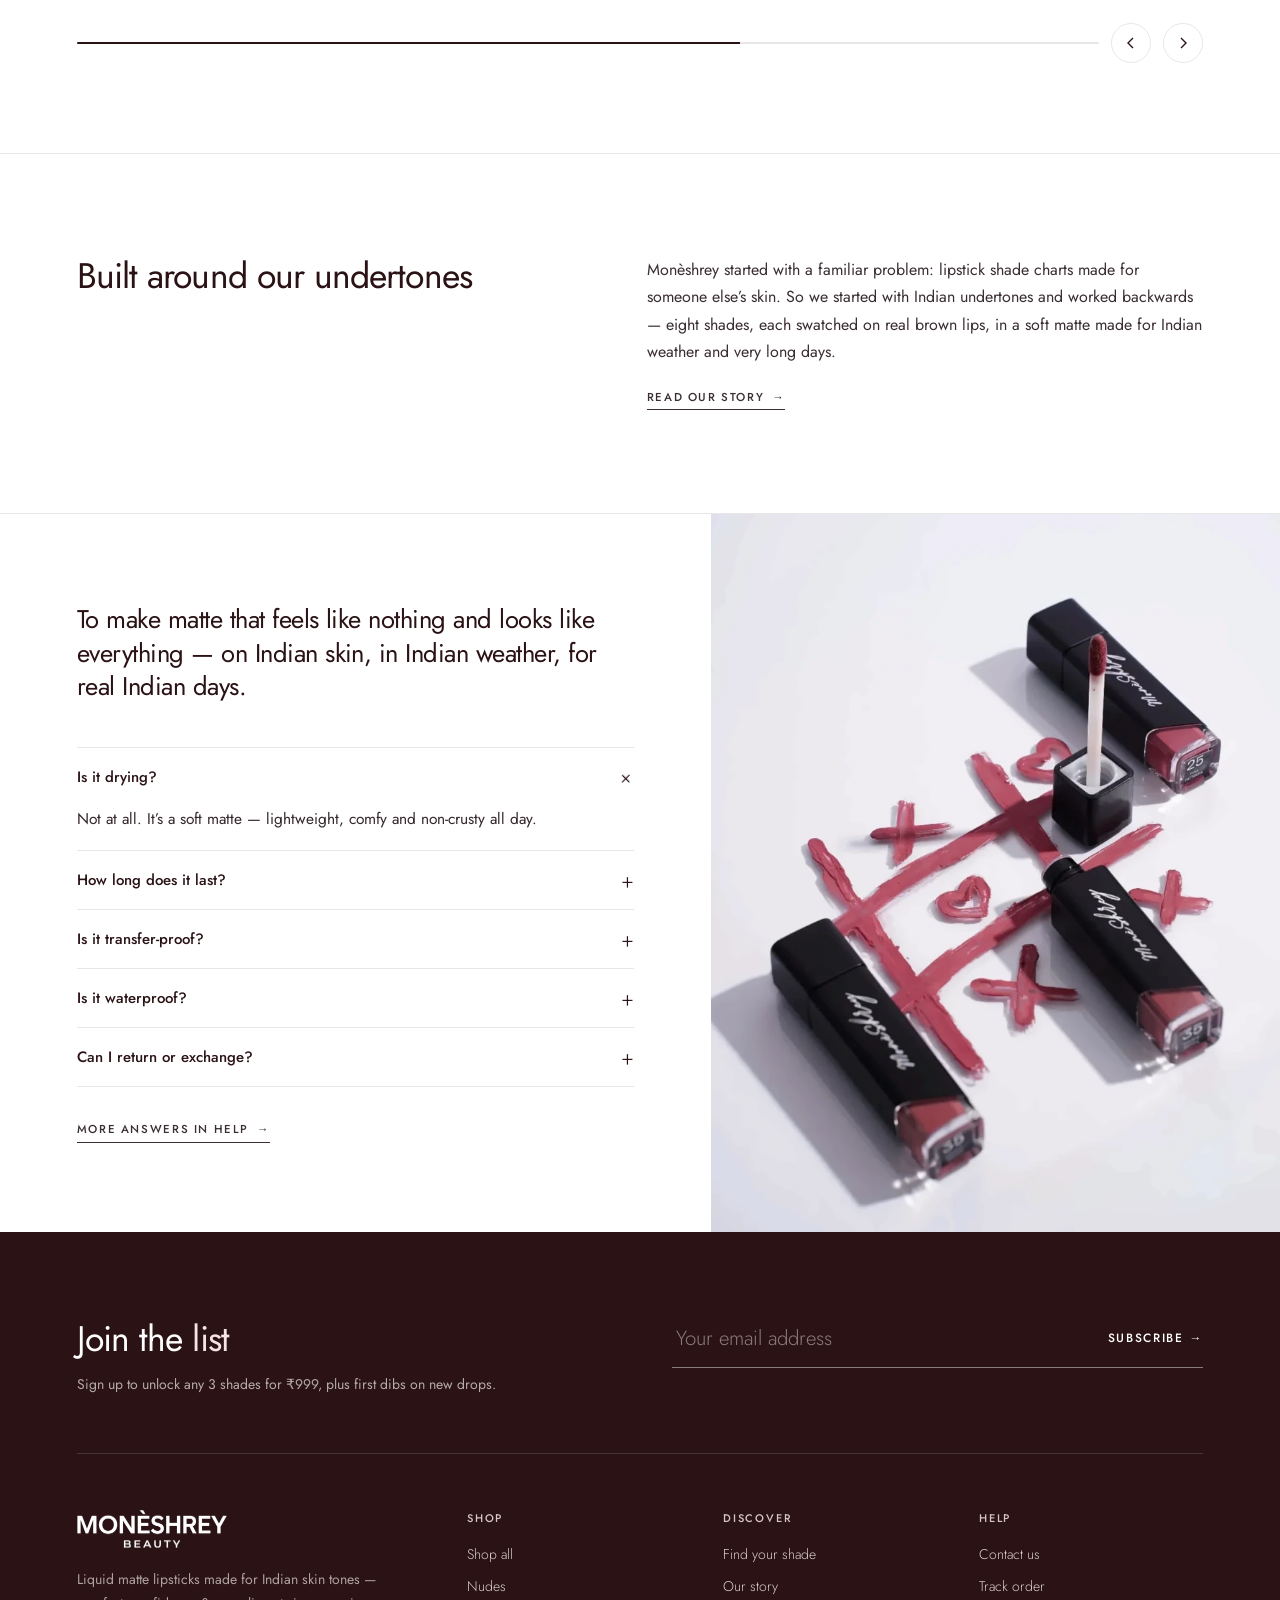
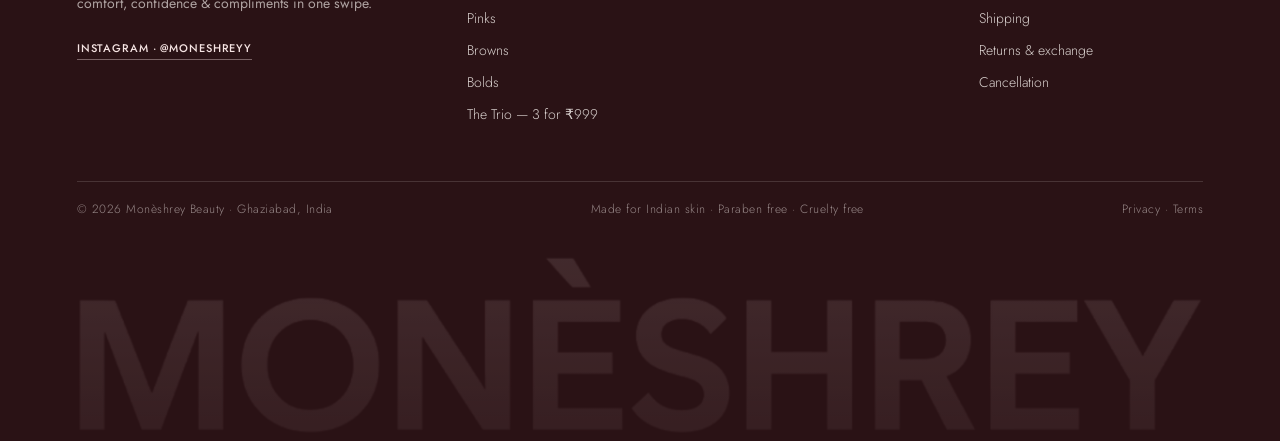
==== commit 91ff1794: "Professional pass: one typeface, upright headings, no eyebrows, no drop cap or grain Co-Authored-By:" ====
--- a/index.html
+++ b/index.html
@@ -121,7 +121,7 @@
 
   <section class="panel reels" id="irl">
     <div class="hd">
-      <div><span class="ui eyebrow">Monèshrey IRL</span><h2 class="disp">Worn by <em>100+ creators</em></h2><p>Real girls, real lips, every shade. Tap a reel to watch it and shop the look.</p></div>
+      <div><h2 class="disp">Monèshrey IRL</h2><p>Real girls, real lips, every shade. Tap a reel to watch it and shop the look.</p></div>
       <a class="pill" href="https://www.instagram.com/moneshreyy/">Follow on Instagram</a>
     </div>
     <div class="rail" id="reelRail"></div>
--- a/assets/site.css
+++ b/assets/site.css
@@ -782,3 +782,121 @@
 .dr-fam a{display:inline-flex;align-items:center;gap:8px;height:36px;padding:0 14px;border:1px solid var(--line);border-radius:30px;color:var(--ox)}
 .dr-fam a i{order:-1;width:10px;height:10px;border-radius:50%}
 @media (min-width:901px) and (max-width:1199px){.nav .r a.fys{display:none}}
+
+/* =====================================================================
+   EDITORIAL THEME — clean white, no boxed panels, more air.
+   Sections run edge to edge on a white page and are divided by hairlines;
+   colour is used once (powder-pink trio band) and wine for type + actions.
+   Everything above stays as the base; this layer overrides it.
+   ===================================================================== */
+:root{
+  --cream:#FFFFFF; --sand:#FFFFFF; --blush:#F6E4E3; --tile:#F8F4F2;
+  --line:rgba(42,18,21,.1); --r:6px;
+  --pad:clamp(22px,6vw,112px); --head:clamp(28px,4vw,64px); --sec:0px;
+}
+body{background:#fff}
+.page{padding:0;gap:0;max-width:none}
+.panel{border-radius:0}
+
+/* announcement + header: full width, flat */
+.ann{margin:0;border-radius:0;padding:10px 16px}
+.sh{top:0;border-radius:0;border-left:0;border-right:0;border-top:0;border-bottom:1px solid var(--line);background:rgba(255,255,255,.92)}
+.mini{background:rgba(255,255,255,.94);box-shadow:0 1px 0 var(--line),0 12px 30px -20px rgba(42,18,21,.4)}
+
+/* hero edge to edge */
+.hero{border-radius:0}
+
+/* trust strip: a quiet ruled line, not a box */
+.trust{border:0;border-bottom:1px solid var(--line);border-radius:0;background:#fff}
+.trust-t{min-height:64px}
+
+/* every section: white, separated by a hairline, generous vertical rhythm */
+.page > section{border-top:1px solid var(--line)}
+.page > section.hero,.page > .trust + section{border-top:0}
+.rail-wrap{padding:clamp(56px,7vw,120px) 0}
+.rail-head{padding:0 var(--pad) var(--head)}
+.rail{padding:0 var(--pad);scroll-padding:0 var(--pad);gap:clamp(12px,1.6vw,24px)}
+.rail.four{gap:clamp(12px,1.6vw,24px)}
+
+/* product cards: soft tile, square corners, no shadow lift */
+.pc,.wall .pc{background:var(--tile);border-radius:var(--r);box-shadow:none!important}
+.pc:hover{transform:none}
+.pc .tag{background:#fff}
+.pc .stage{background:var(--tile)}
+.row .th img,.toast img{mix-blend-mode:multiply}
+
+/* split sections: text on white with real breathing room; images flush */
+.split{min-height:min(84vh,780px)}
+.split .txt{background:#fff;padding:clamp(40px,7vw,128px) var(--pad)}
+.split.blush .txt{background:var(--blush)}
+.split .pic,.split .pic img{border-radius:0}
+
+/* try every shade: flush photo, list on white */
+.try{gap:0;border-top:1px solid var(--line)}
+.try .lipcol{top:0;height:100vh;max-height:none;border-radius:0}
+.list{background:#fff;border-radius:0;padding:clamp(48px,6vw,112px) var(--pad)}
+.row.act{background:linear-gradient(90deg,var(--tile),rgba(248,244,242,0))}
+.row .th{background:var(--tile)}
+
+/* reels, story, faq */
+.reels{padding:clamp(56px,7vw,120px) var(--pad)}
+.reel{border-radius:var(--r)}
+.story{border:0;border-top:1px solid var(--line);padding:clamp(64px,8vw,140px) var(--pad);background:#fff}
+.vals{gap:0;border-top:1px solid var(--line)}
+.vals .box{background:#fff;border-radius:0;padding:clamp(56px,7vw,120px) var(--pad)}
+.vals .pic{border-radius:0}
+
+/* inner pages */
+.box-s,.wall-wrap{background:#fff;border-radius:0}
+.box-c{border-radius:0;border-left:0;border-right:0}
+.box-b,.cta-band{border-radius:0}
+.buy{background:var(--tile);border-radius:var(--r)}
+
+/* footer flush to the edges */
+.foot{border-radius:0}
+
+@media (max-width:900px){
+  .try .lipcol{height:auto;top:0}
+  .split .txt{padding:48px var(--pad)}
+}
+
+/* =====================================================================
+   PROFESSIONAL PASS — strip the decorative tells.
+   One typeface family that matches the logo's geometric capitals,
+   upright headings (no italic flourishes), no eyebrow labels on every
+   section, no drop cap, no paper grain, calmer letter-spacing.
+   ===================================================================== */
+:root{--disp:"Jost","Futura","Century Gothic",Helvetica,Arial,sans-serif}
+body::after{display:none}
+.disp{font-weight:400;letter-spacing:-.025em;line-height:1.08}
+.disp em,h1 em,h2 em,h3 em{font-style:normal}
+.ui{letter-spacing:.08em;font-size:11px}
+
+/* section headings: one restrained size, no label above */
+.page h2.disp,.foot h3.disp{font-size:clamp(28px,2.9vw,44px)}
+.rail-head .ui,.eyebrow,.story .ui,.vals .pic .ui,.foot .eb{display:none}
+.hero-txt h1{font-weight:400;font-size:clamp(28px,3vw,48px);letter-spacing:-.03em;line-height:1.08}
+.ph h1.disp{font-size:clamp(34px,4vw,60px)}
+
+/* body copy a touch larger and darker for legibility */
+body{font-weight:400;color:#3a2e30}
+.split .txt p,.story p{font-size:16px;line-height:1.7}
+.story p:first-of-type::first-letter{float:none;font:inherit;margin:0;color:inherit}
+
+/* product cards: names and prices in the same family, quiet tag */
+.pc .nm{font-size:clamp(20px,1.7vw,26px);font-weight:400;letter-spacing:-.02em}
+.pc .pr{font:500 18px/1 var(--ui);font-size-adjust:none}
+.pc .pr s{font-weight:400}
+.pc .tag{background:none;border:0;padding:0;font:500 10.5px var(--ui);letter-spacing:.08em;color:var(--mute)}
+.row .nm{font-size:20px;font-weight:400}
+.row .p{font:500 15px var(--ui);font-size-adjust:none}
+.try .lipcol .cap .n{font-style:normal;font-weight:400;letter-spacing:-.03em}
+.sum b,.price b{font-family:var(--ui)}
+
+/* trust strip: words only */
+.trust-t li svg{display:none}
+
+/* footer wordmark quieter */
+.foot .wm{opacity:.6}
+.hero-txt em,.hero-txt i,.vals .lead em,.cap em,.disp em{font-style:normal!important}
+.vals .lead{font-family:var(--ui);font-weight:400;font-size:clamp(22px,2vw,30px);line-height:1.3;letter-spacing:-.02em}
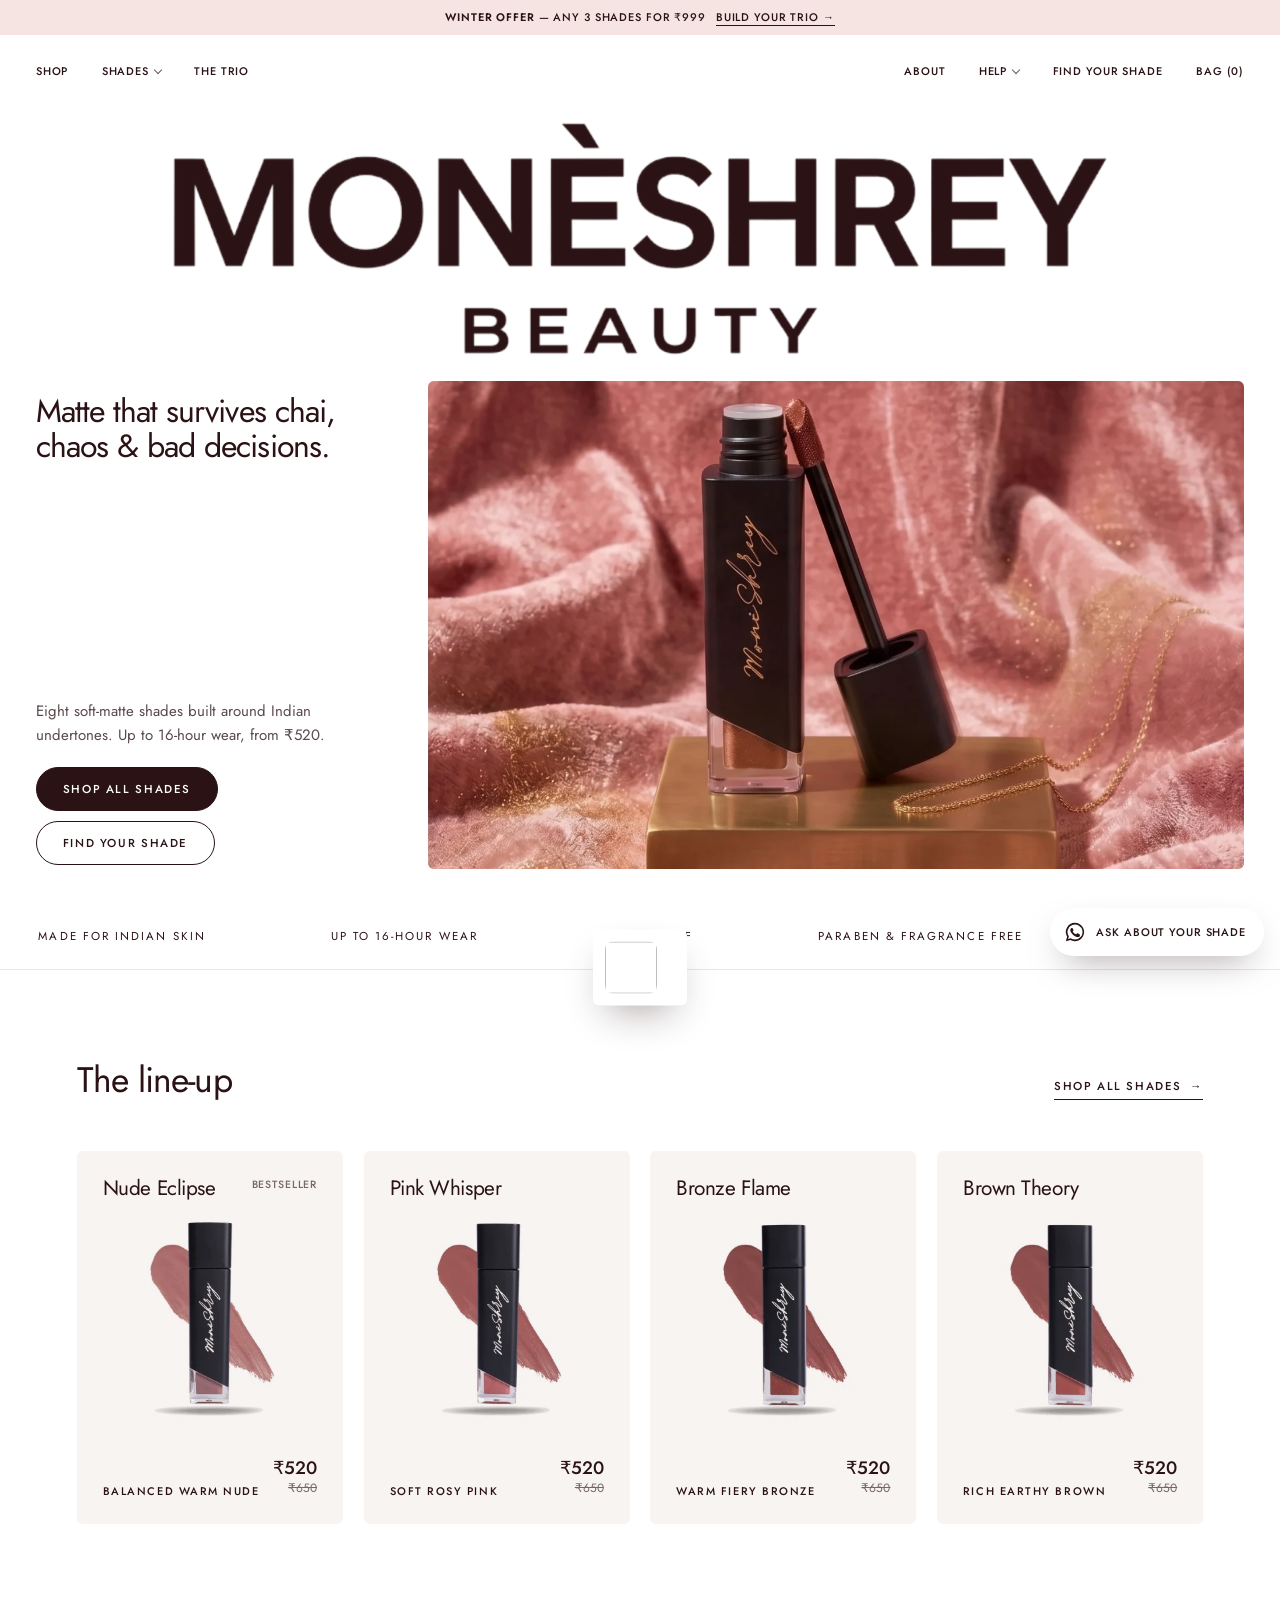
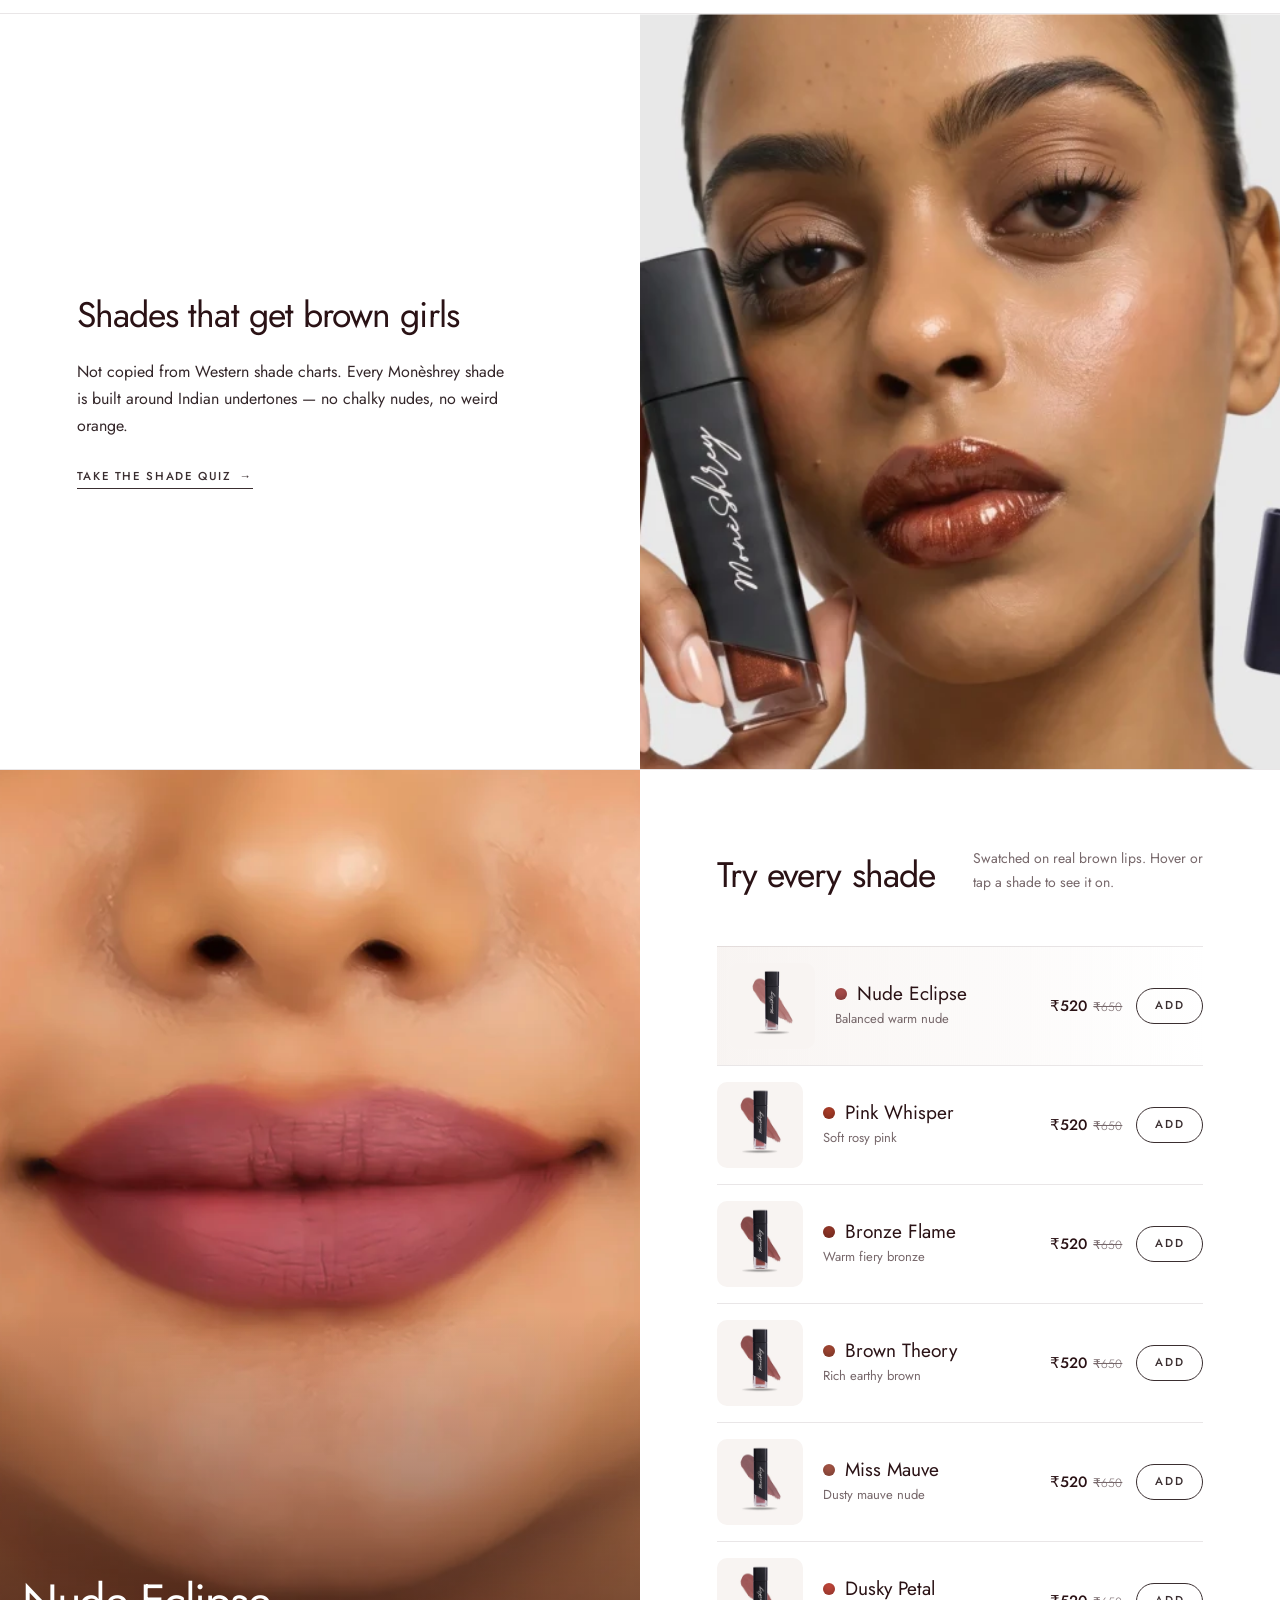
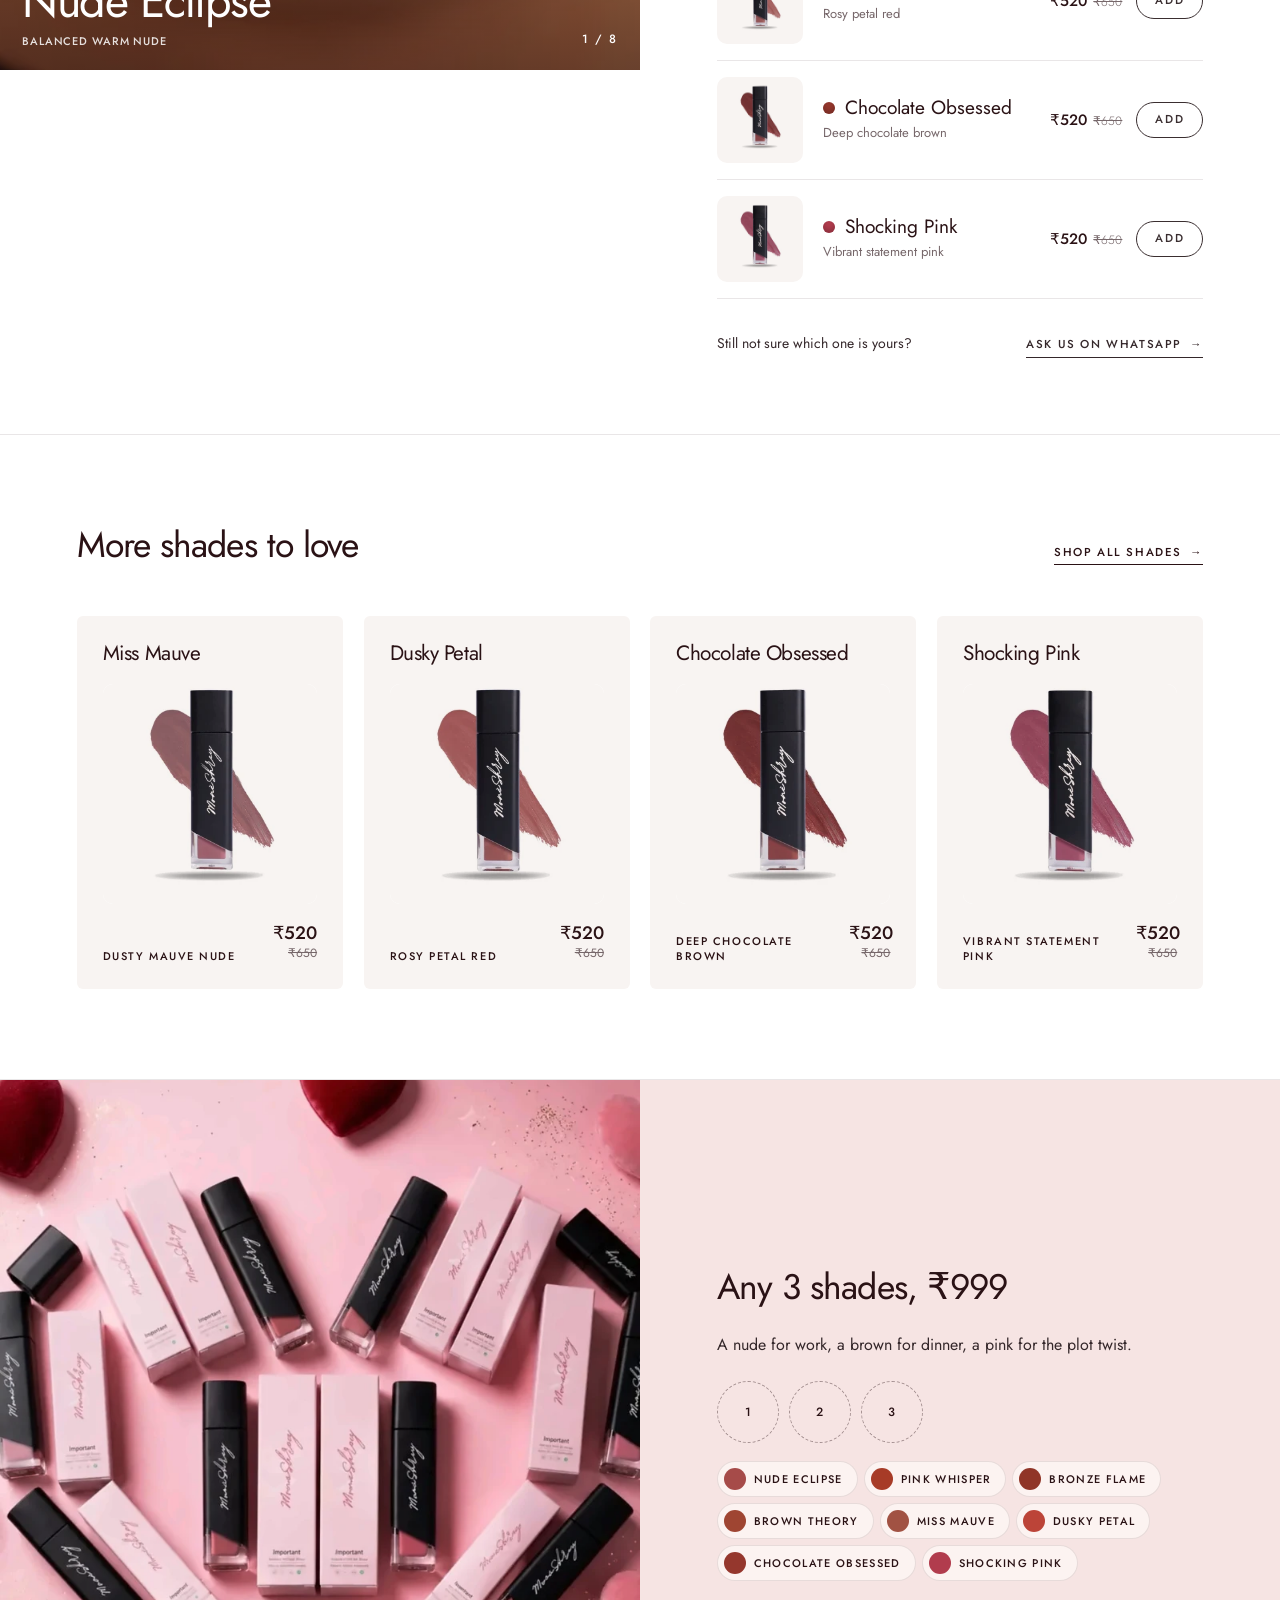
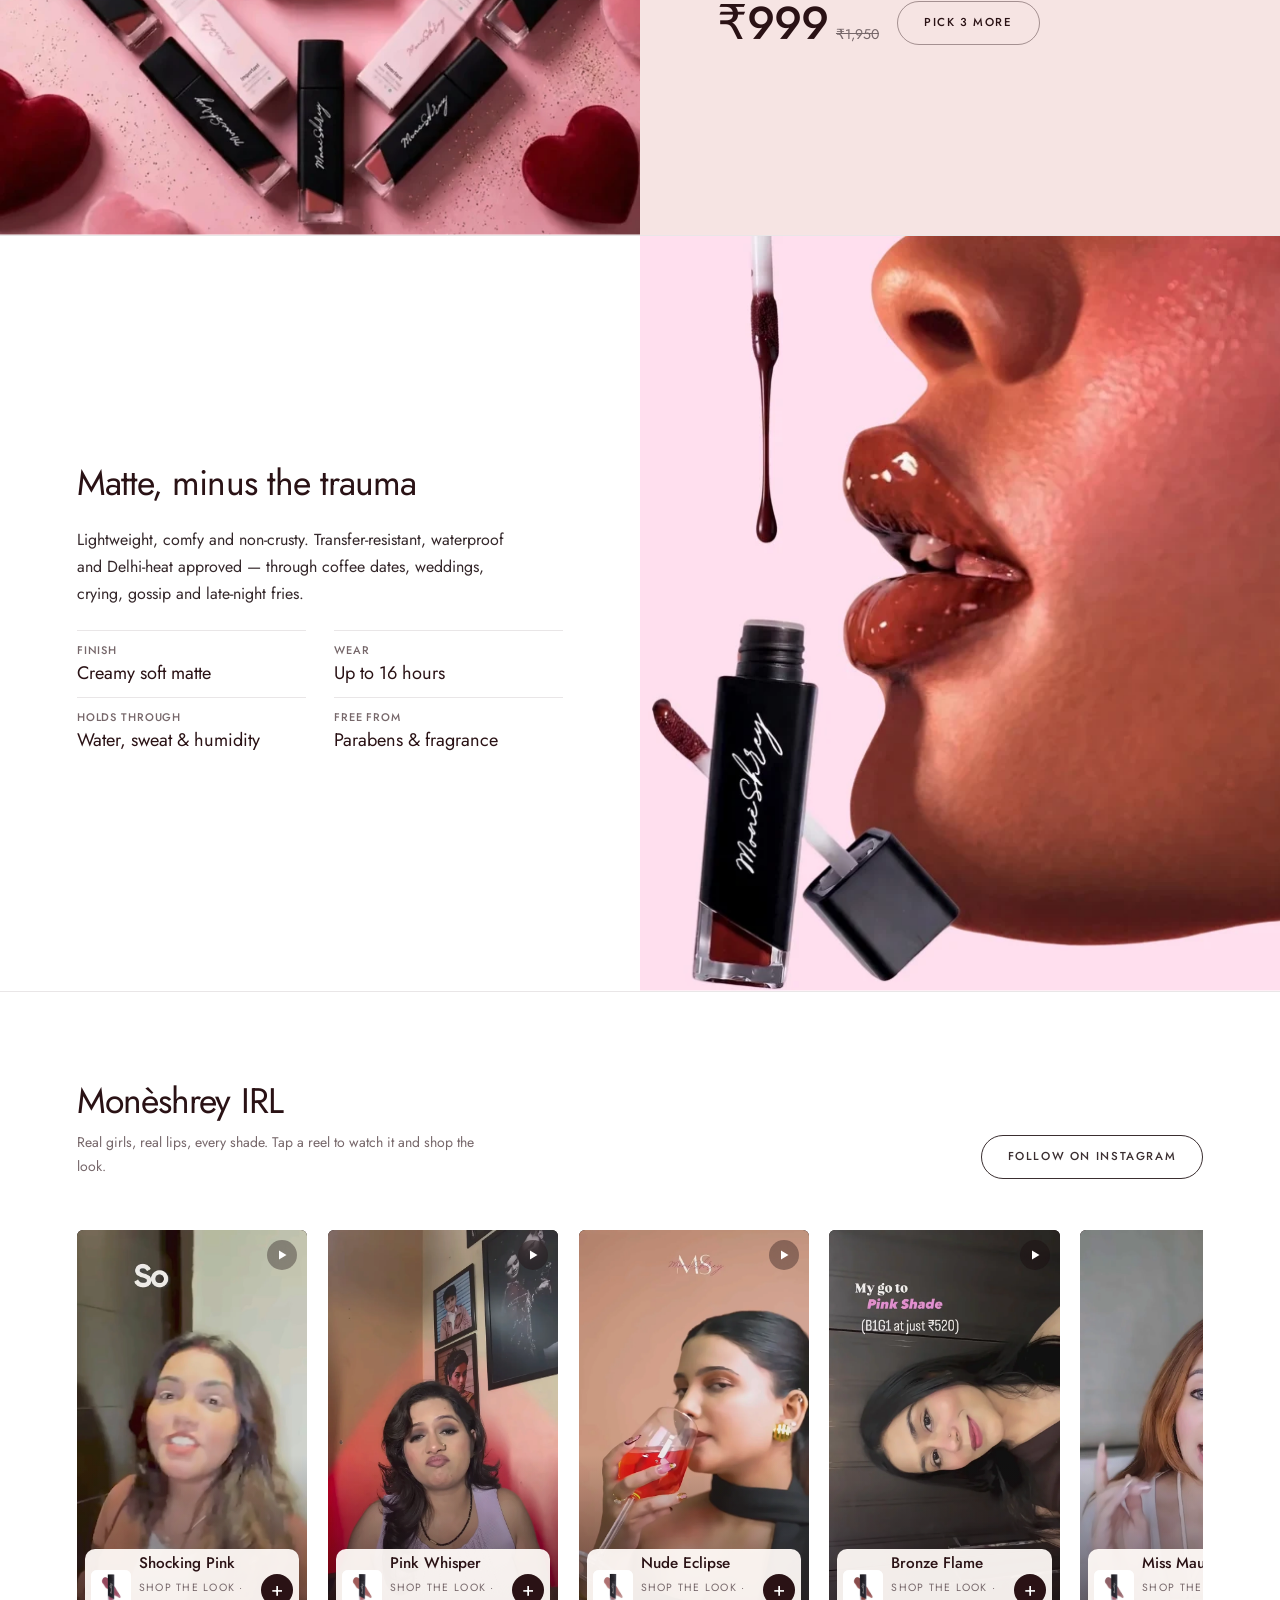
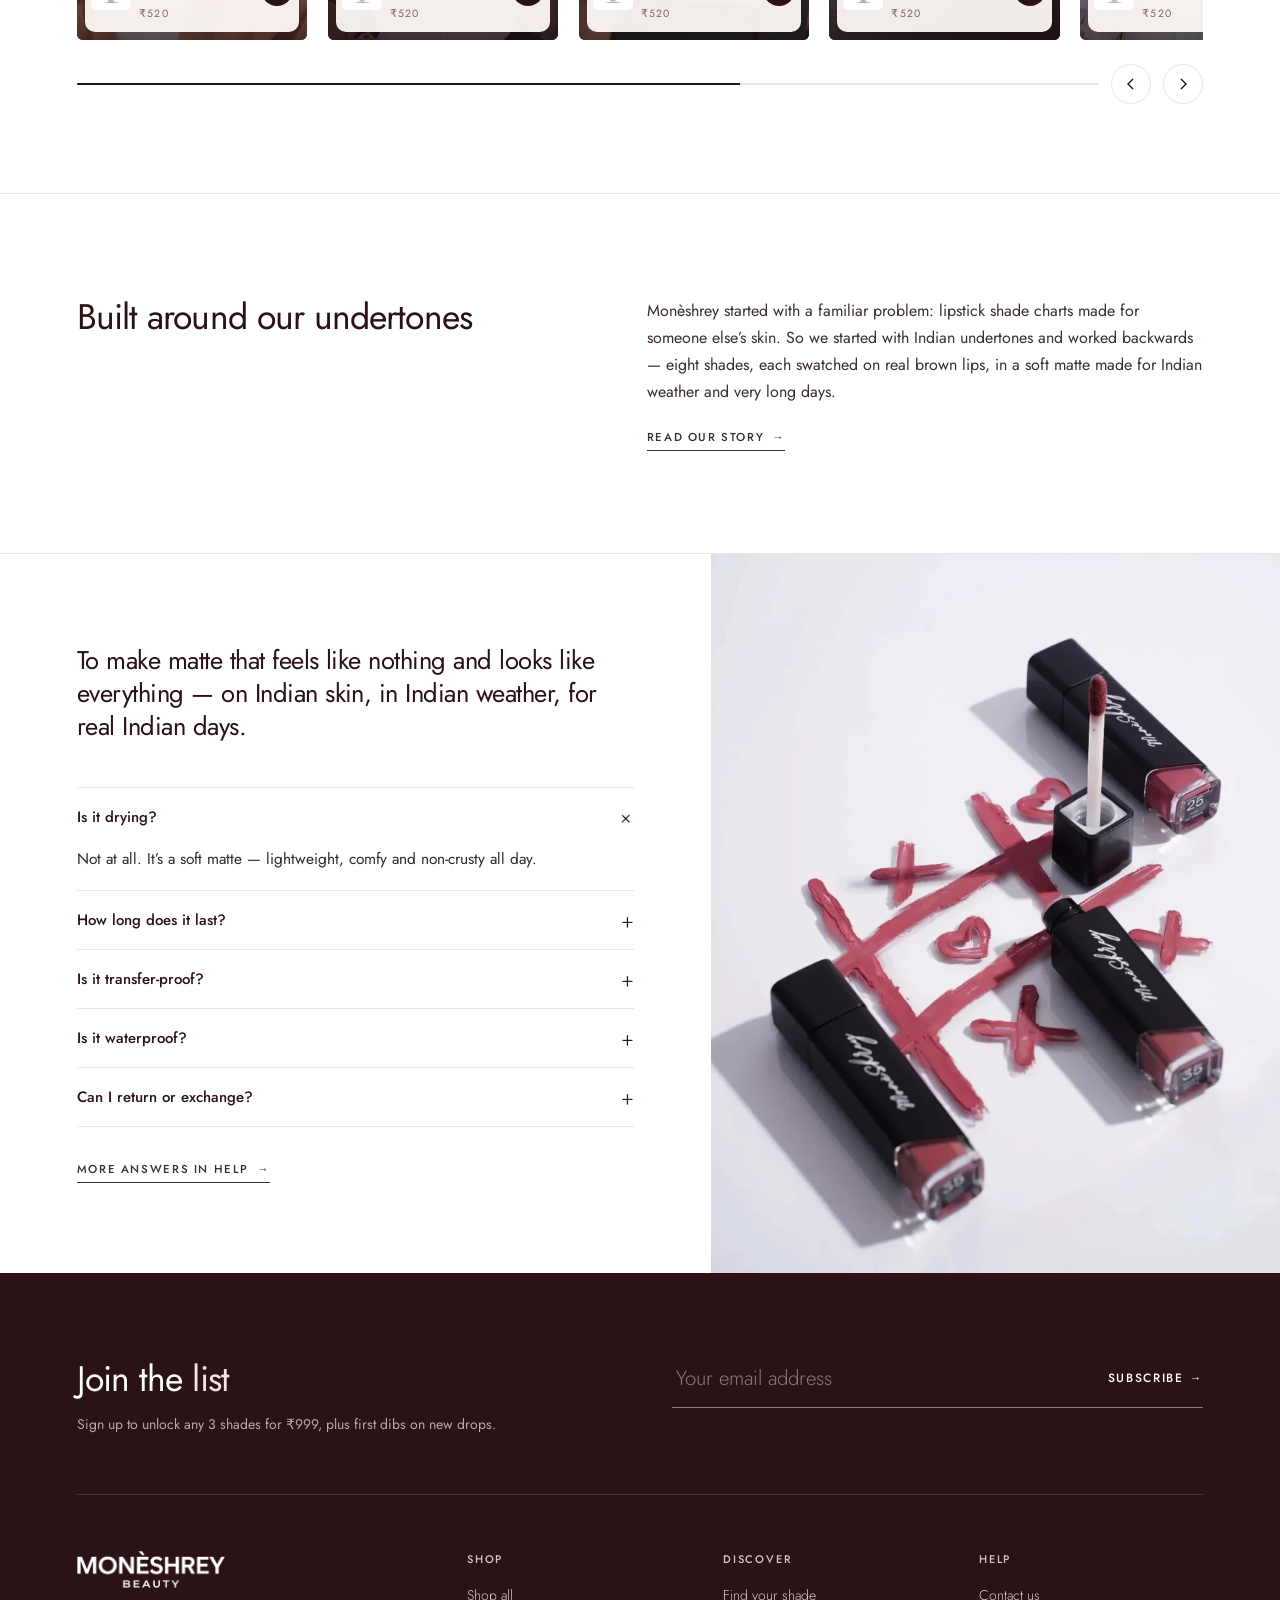
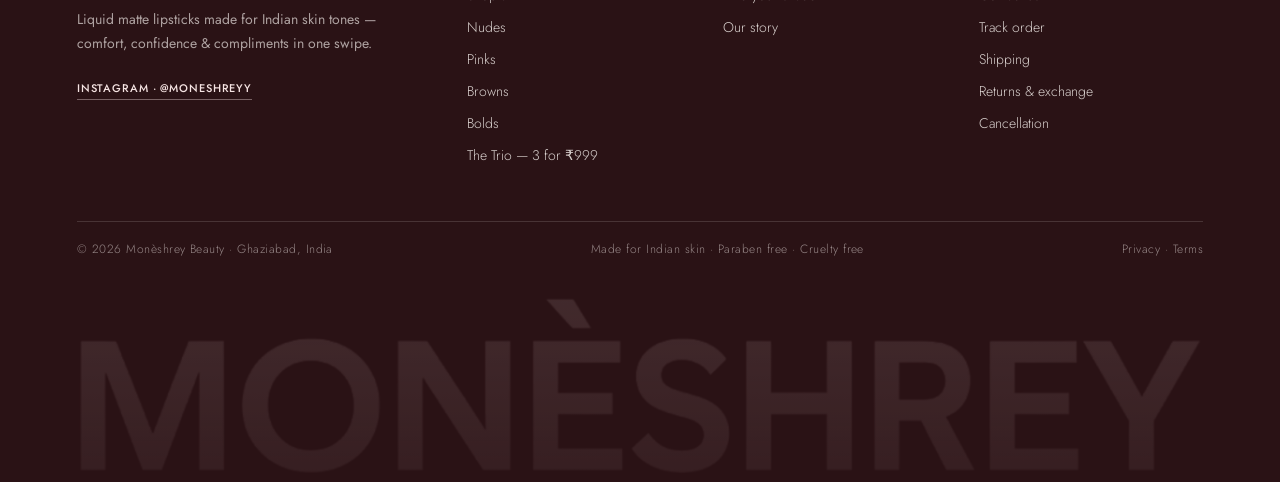
==== commit 5c191bac: "Home hero: wordmark-first layout (R) — huge logo, copy left, velvet shot right Co-Authored-By: Claud" ====
--- a/index.html
+++ b/index.html
@@ -27,21 +27,21 @@
 
   <a class="ann ui" href="/trio"><b>Winter offer</b> — any 3 shades for ₹999 <u>Build your trio →</u></a>
 
-  <header class="panel hero" id="hero">
+  <header class="panel hero hero-r" id="hero">
     <nav class="nav ui" data-nav></nav>
-    <div class="im im1"><picture><source media="(max-width:900px)" srcset="[data-uri]"><img alt="Model holding a Monèshrey liquid matte lipstick"
-      src="/images/campaign/model-1400.webp"
-      srcset="/images/campaign/model-800.webp 800w, /images/campaign/model-1400.webp 1400w, /images/campaign/model-2000.webp 2000w, /images/campaign/model-2800.webp 2800w"
-      sizes="54vw"></picture></div>
-    <div class="im im2"><img fetchpriority="high" alt="Monèshrey liquid matte lipstick on pink velvet"
-      src="/images/campaign/velvet-1400.webp"
-      srcset="/images/campaign/velvet-800.webp 800w, /images/campaign/velvet-1400.webp 1400w, /images/campaign/velvet-2000.webp 2000w, /images/campaign/velvet-2800.webp 2800w"
-      sizes="(max-width:900px) 100vw, 46vw"></div>
-    <div class="hero-txt">
-      <p class="k ui">Liquid matte lipstick</p>
-      <h1>Matte that survives chai, chaos <em>&amp; bad decisions.</em></h1>
-      <p class="sub">8 shades made for Indian skin · Up to 16-hour wear · From ₹520</p>
-      <div class="ctas"><a class="pill light solid" href="/find-your-shade">Find your shade</a><a class="pill light" href="/shop">Shop all shades</a></div>
+    <h1 class="wm-big"><span class="vh">Monèshrey Beauty — </span><span class="wm-img" role="img" aria-label="Monèshrey Beauty"></span></h1>
+    <div class="hr-grid">
+      <div class="hr-txt">
+        <p class="hr-h">Matte that survives chai, chaos &amp; bad decisions.</p>
+        <div>
+          <p class="sub">Eight soft-matte shades built around Indian undertones. Up to 16-hour wear, from ₹520.</p>
+          <div class="ctas"><a class="pill solid" href="/shop">Shop all shades</a><a class="pill" href="/find-your-shade">Find your shade</a></div>
+        </div>
+      </div>
+      <div class="hr-pic"><img fetchpriority="high" alt="Monèshrey liquid matte lipstick on pink velvet"
+        src="/images/campaign/velvet-1400.webp"
+        srcset="/images/campaign/velvet-800.webp 800w, /images/campaign/velvet-1400.webp 1400w, /images/campaign/velvet-2000.webp 2000w, /images/campaign/velvet-2800.webp 2800w"
+        sizes="(max-width:900px) 100vw, 68vw"></div>
     </div>
   </header>
 
--- a/assets/site.css
+++ b/assets/site.css
@@ -900,3 +900,38 @@
 .foot .wm{opacity:.6}
 .hero-txt em,.hero-txt i,.vals .lead em,.cap em,.disp em{font-style:normal!important}
 .vals .lead{font-family:var(--ui);font-weight:400;font-size:clamp(22px,2vw,30px);line-height:1.3;letter-spacing:-.02em}
+
+/* =====================================================================
+   HOME HERO · "R" — wordmark first. Nav on white, the Monèshrey logo
+   set huge across the page, then copy on the left and the velvet
+   campaign shot on the right.
+   ===================================================================== */
+.hero.hero-r{display:block;height:auto;min-height:0;max-height:none;aspect-ratio:auto;background:#fff;color:var(--ox);padding:0 clamp(18px,2.8vw,40px) clamp(18px,2.8vw,40px)}
+.hero.hero-r::after{display:none}
+.hero-r .nav{position:relative;color:var(--ox);padding:22px 0}
+.hero-r .nav .logo{visibility:hidden}
+.hero-r .nav .dd>button{color:var(--ox)}
+.vh{position:absolute!important;width:1px;height:1px;overflow:hidden;clip-path:inset(50%);white-space:nowrap}
+.wm-big{margin:clamp(4px,1vw,14px) 0 clamp(16px,2vw,28px);line-height:0;overflow:hidden}
+.wm-img{display:block;width:min(100%,104vh);margin-inline:auto;aspect-ratio:4996/1250;background:var(--ox);-webkit-mask:url(/images/brand/logo-2400.webp) center/contain no-repeat;mask:url(/images/brand/logo-2400.webp) center/contain no-repeat;transform:translateY(102%);transition:transform 1.4s var(--ease)}
+.hero-r.on .wm-img{transform:none}
+.hr-grid{display:grid;grid-template-columns:minmax(0,1fr) minmax(0,2.2fr);gap:clamp(14px,1.6vw,24px);height:max(400px,calc(74vh - 178px));height:max(400px,calc(74svh - 178px))}
+.hr-txt{display:flex;flex-direction:column;justify-content:space-between;padding:clamp(4px,1vw,14px) clamp(0px,1vw,14px) 4px 0}
+.hr-h{margin:0;font:400 clamp(26px,2.5vw,40px)/1.1 var(--disp);letter-spacing:-.03em;max-width:420px}
+.hr-txt .sub{margin:0 0 20px;font-size:15px;line-height:1.6;color:#5b4a4c;max-width:340px}
+.hr-txt .ctas{display:flex;gap:10px;flex-wrap:wrap}
+.hr-pic{position:relative;overflow:hidden;border-radius:var(--r);background:#e8c9c3}
+.hr-pic img{position:absolute;inset:0;width:100%;height:100%;object-fit:cover;object-position:55% 48%;transform:scale(1.06);transition:transform 2.6s var(--ease)}
+.hero-r.on .hr-pic img{transform:scale(1)}
+.hr-txt>*{opacity:0;transform:translateY(16px);transition:opacity 1s .5s var(--ease),transform 1.1s .5s var(--ease)}
+.hr-txt>:last-child{transition-delay:.7s}
+.hero-r.on .hr-txt>*{opacity:1;transform:none}
+@media (max-width:900px){
+  .hero.hero-r{padding:0 16px 16px}
+  .hero-r .nav{padding:16px 0}
+  .hr-grid{grid-template-columns:1fr;height:auto;min-height:0}
+  .hr-pic{order:-1;aspect-ratio:4/3.4}
+  .hr-txt{gap:22px;padding:6px 0 0}
+  .hr-txt .ctas{flex-direction:row}
+}
+@media (prefers-reduced-motion:reduce){.wm-img,.hr-txt>*,.hr-pic img{transform:none!important;opacity:1!important}}
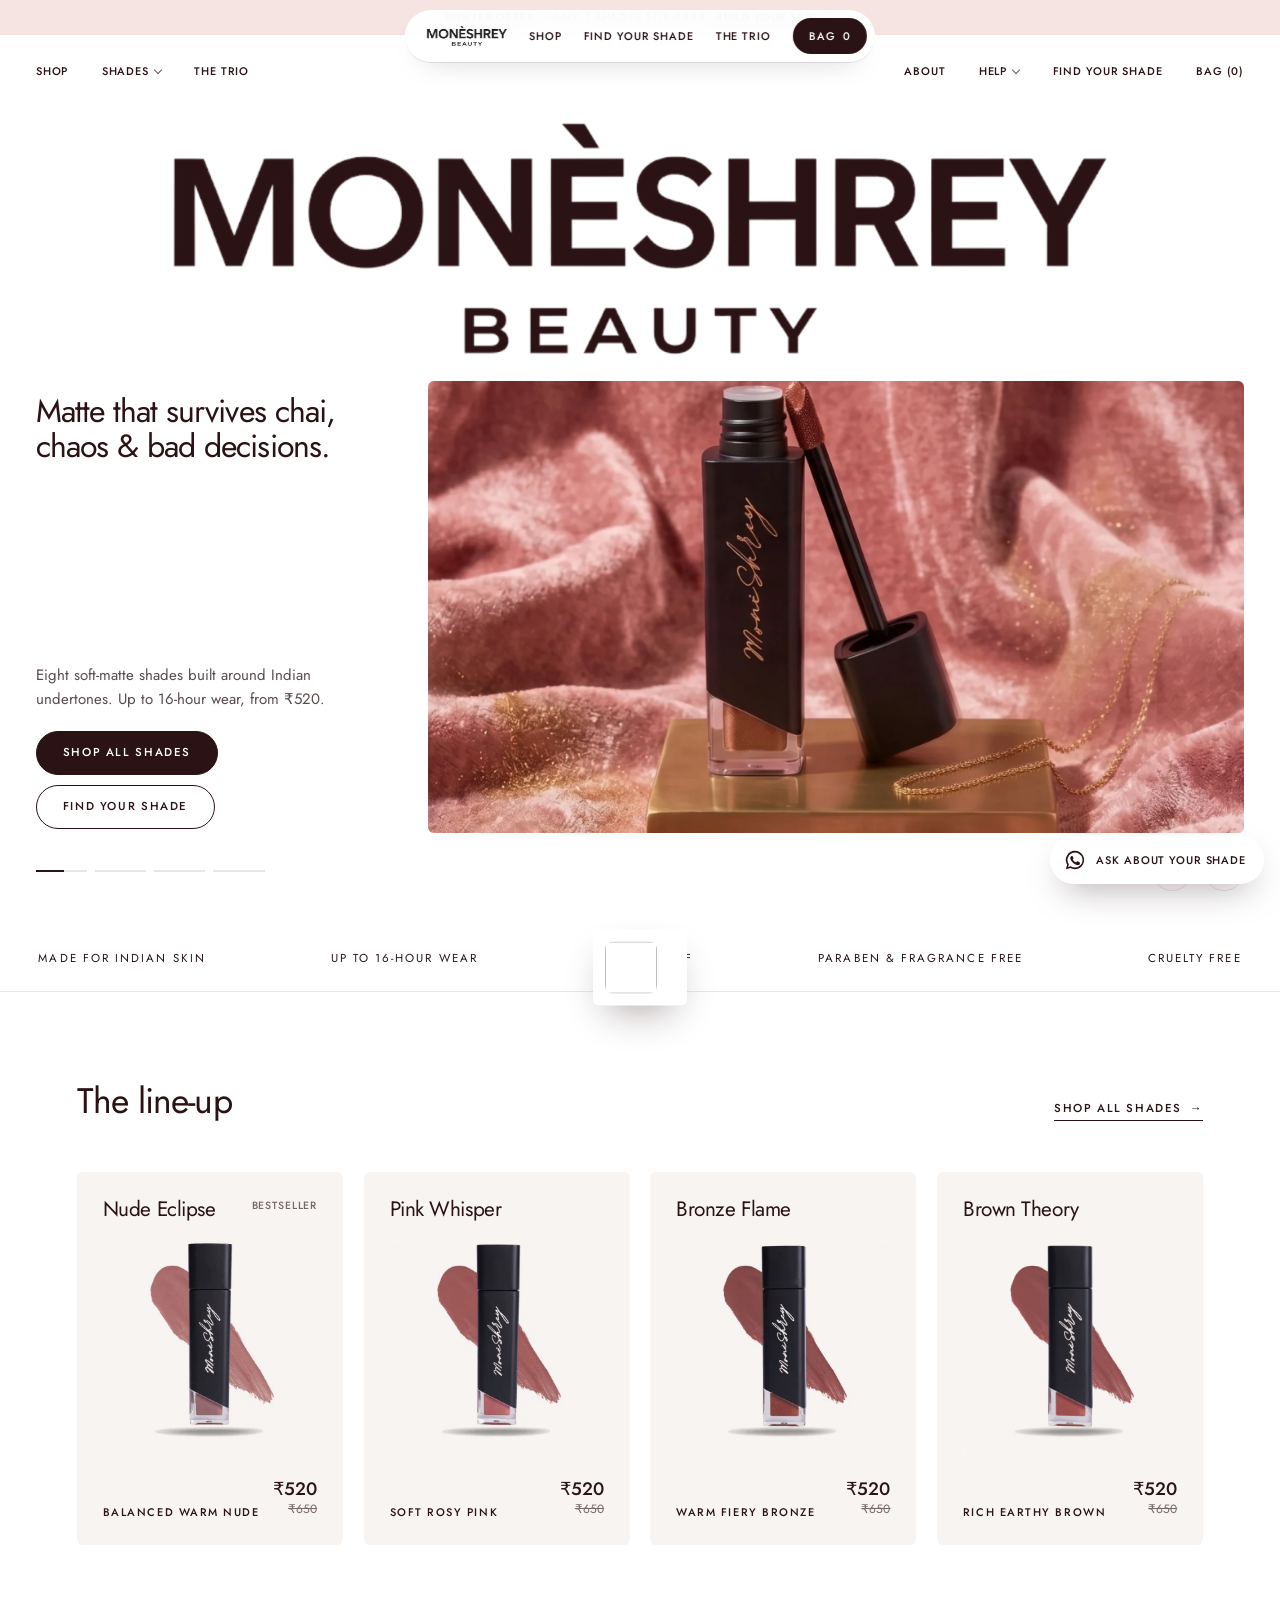
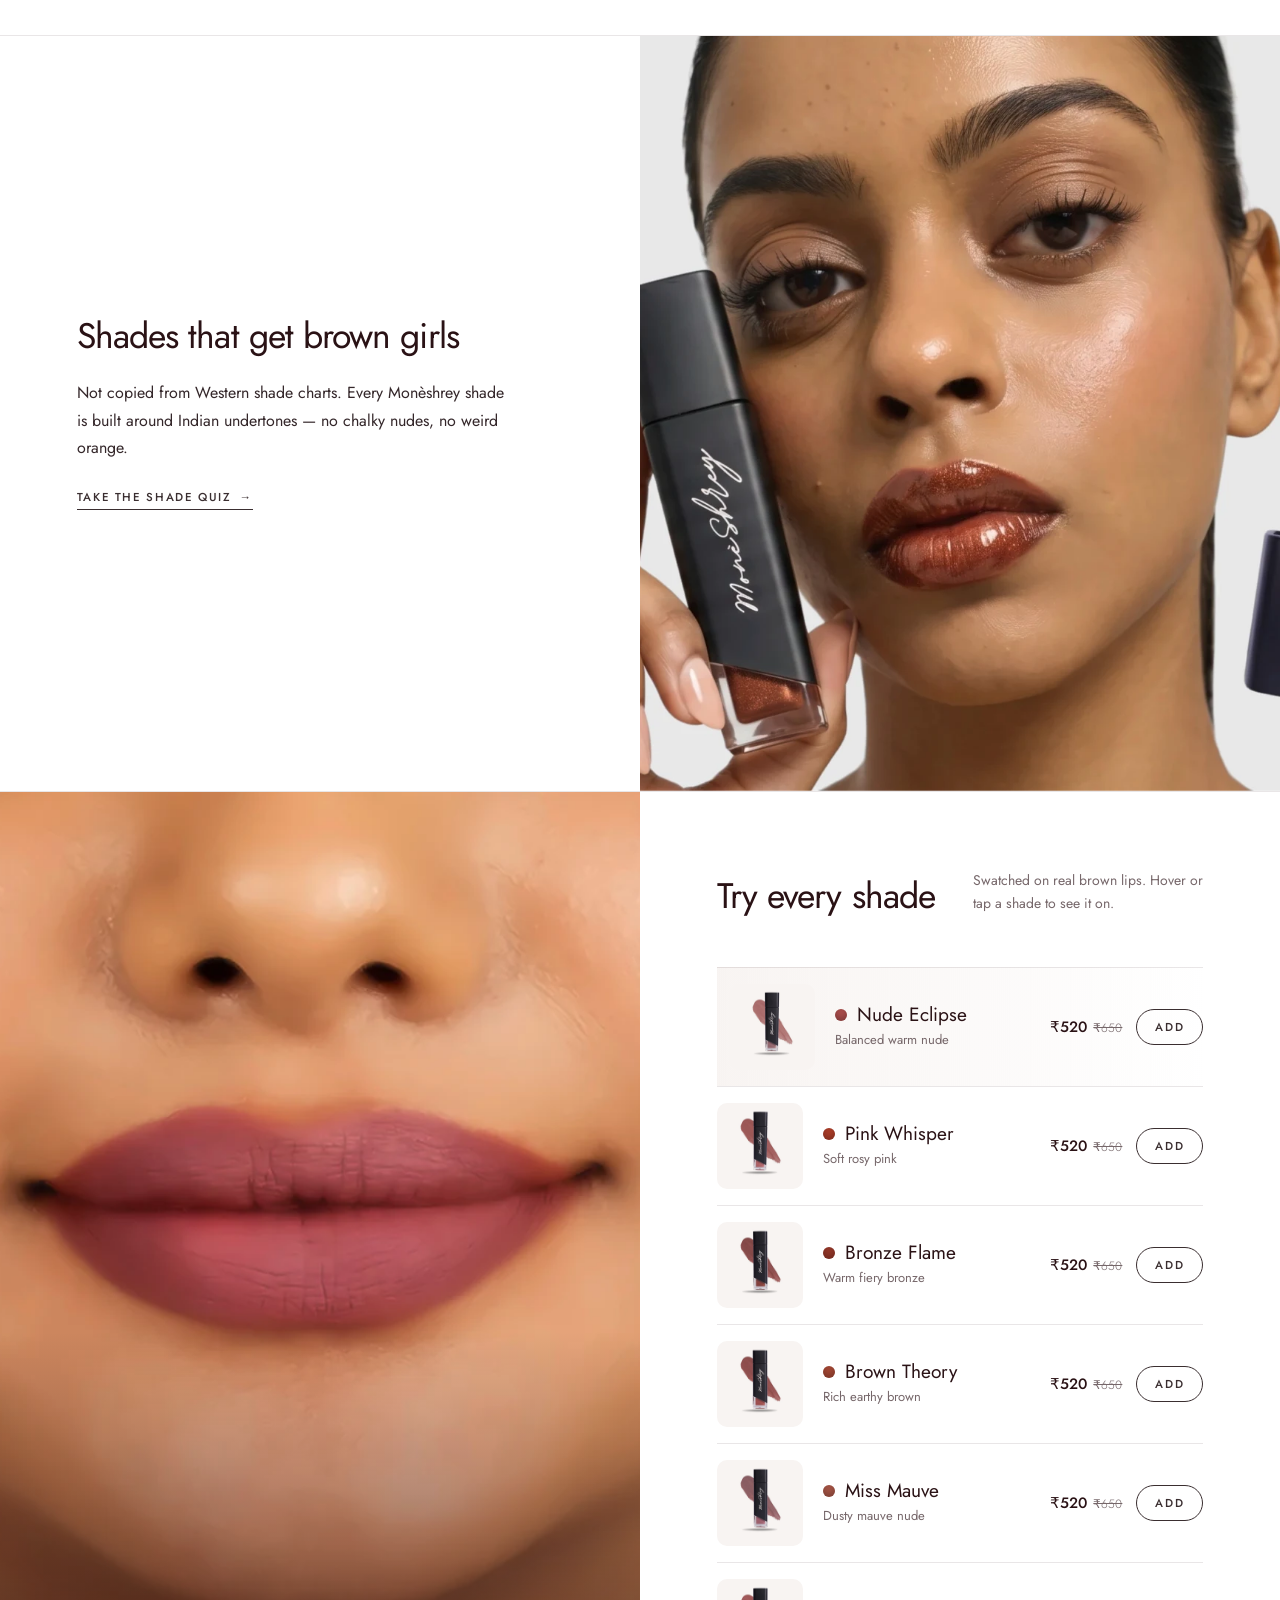
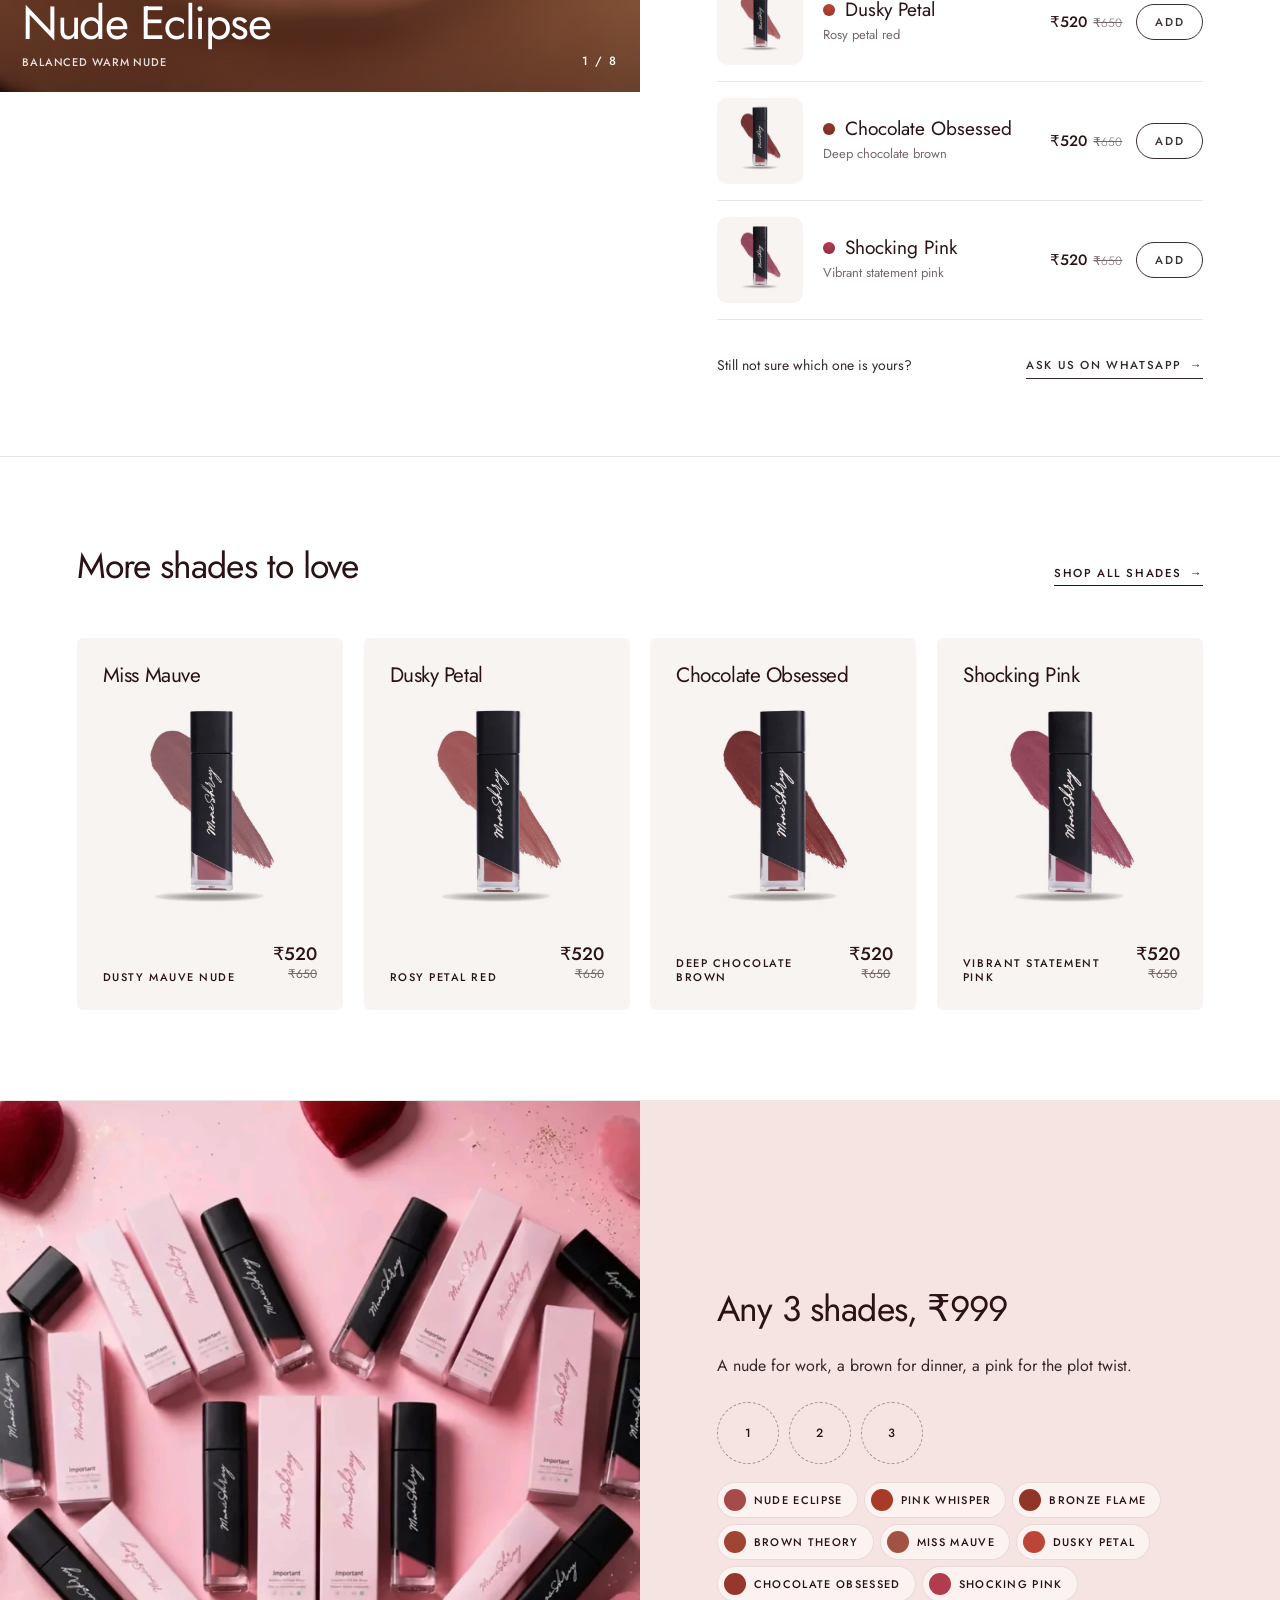
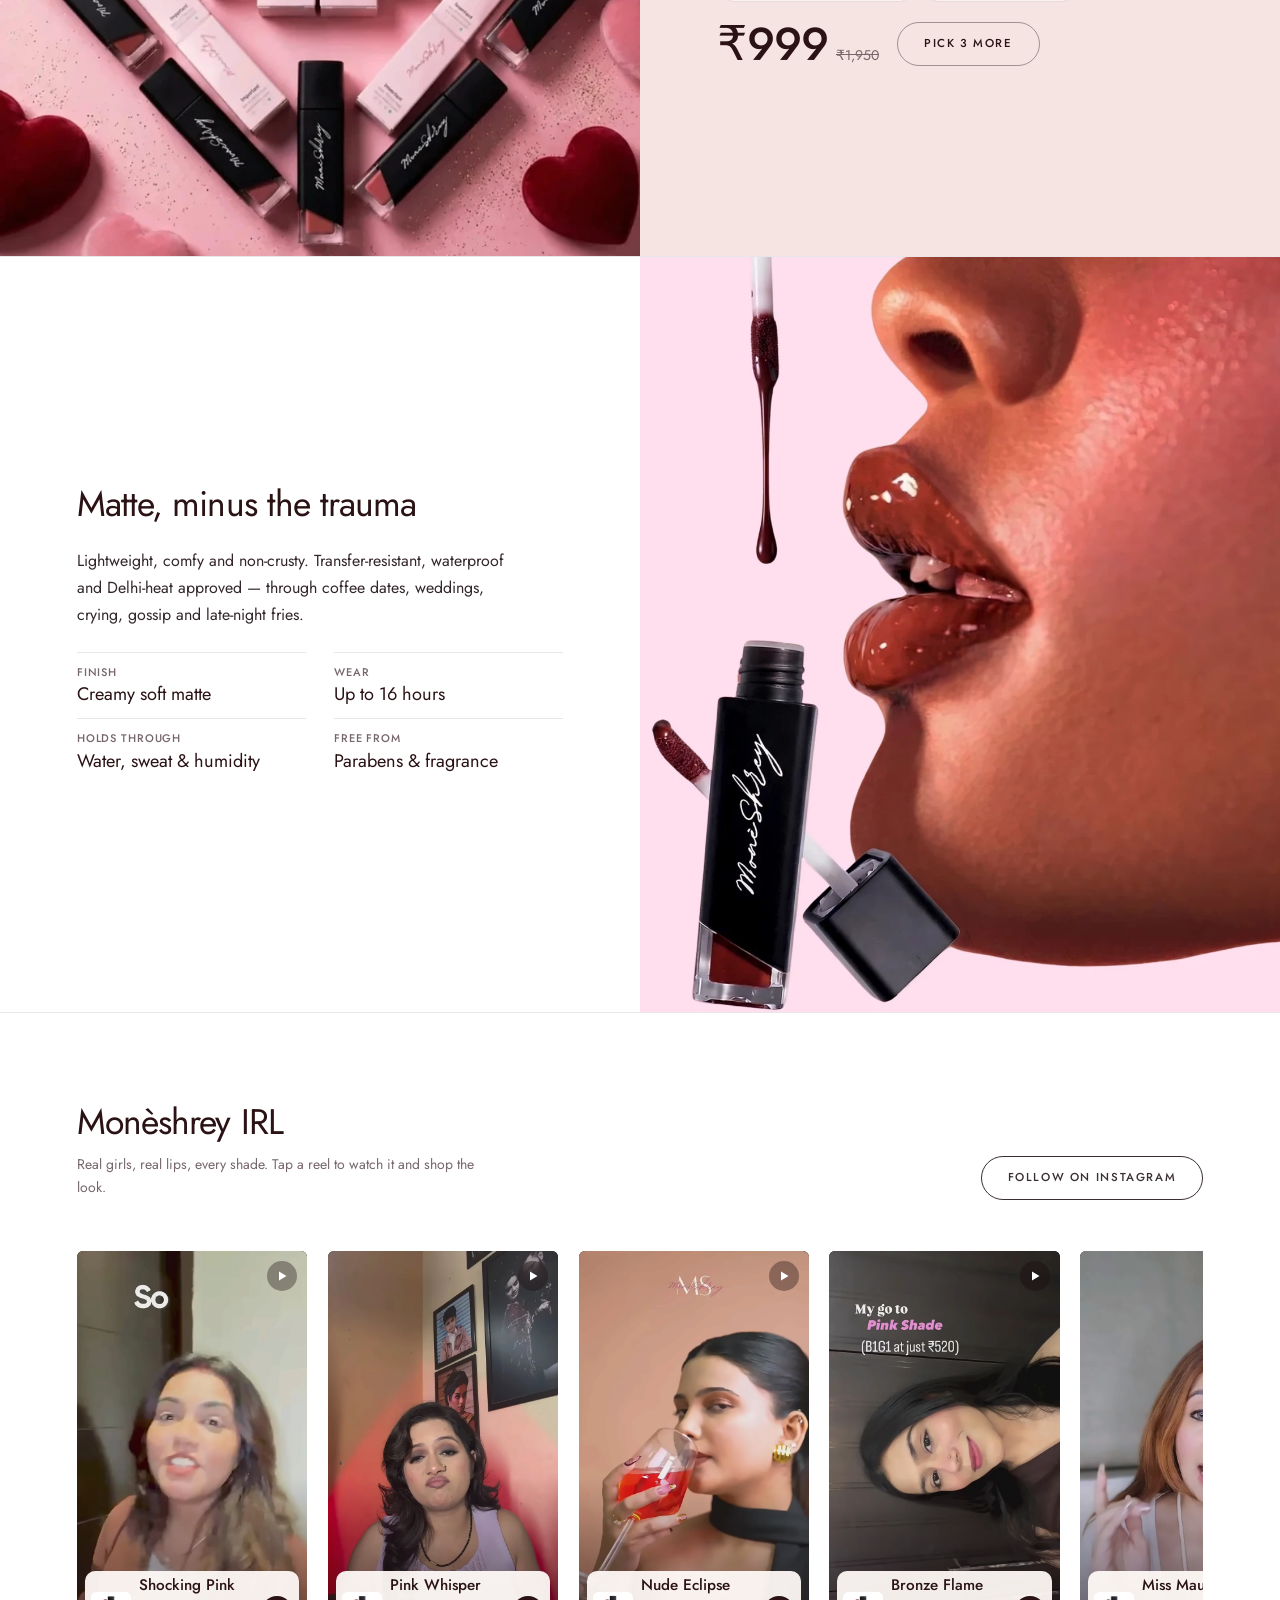
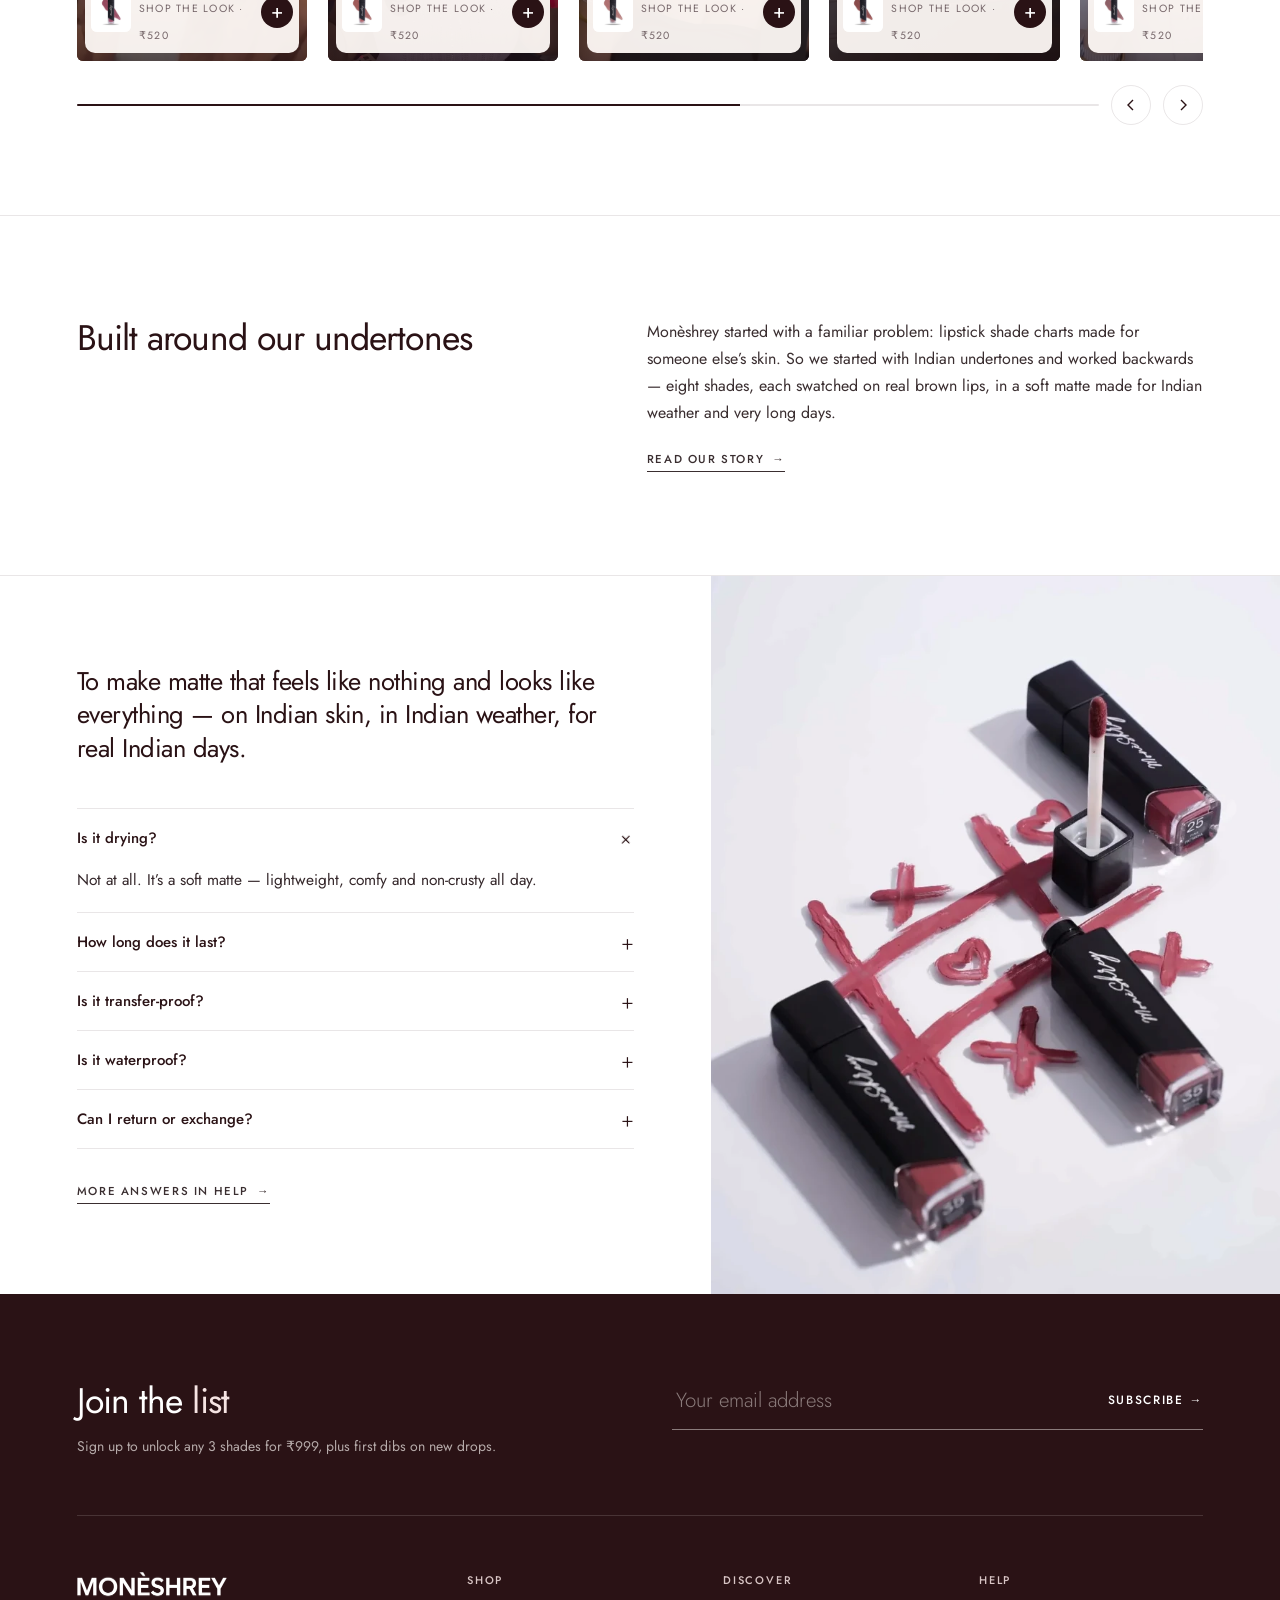
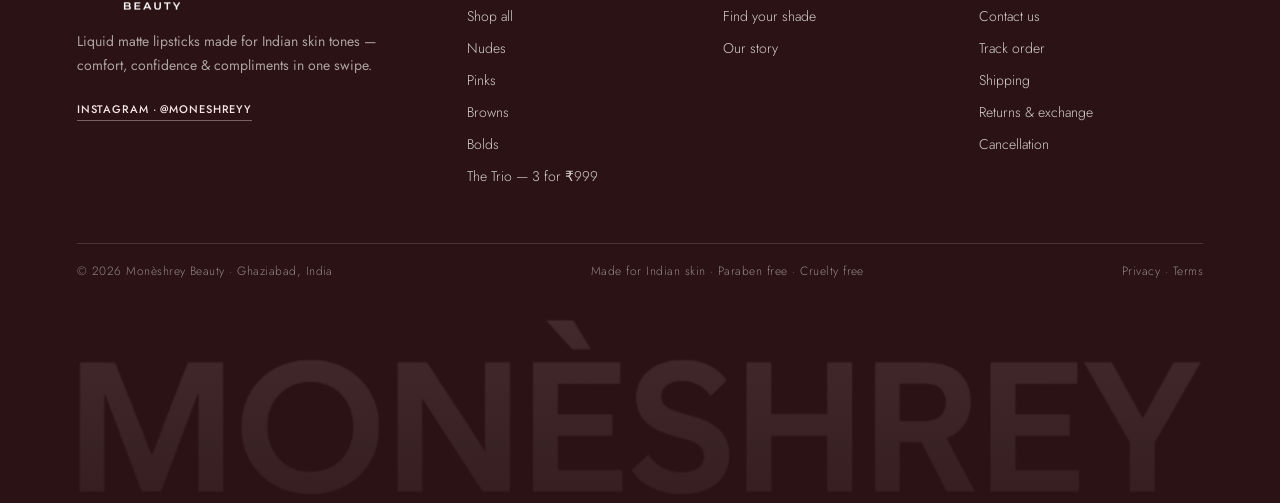
==== commit 5292dd84: "Home hero: 4-slide carousel (wordmark, triptych, product, campaign + reels) Co-Authored-By: Claude O" ====
--- a/index.html
+++ b/index.html
@@ -29,19 +29,62 @@
 
   <header class="panel hero hero-r" id="hero">
     <nav class="nav ui" data-nav></nav>
-    <h1 class="wm-big"><span class="vh">Monèshrey Beauty — </span><span class="wm-img" role="img" aria-label="Monèshrey Beauty"></span></h1>
-    <div class="hr-grid">
-      <div class="hr-txt">
-        <p class="hr-h">Matte that survives chai, chaos &amp; bad decisions.</p>
-        <div>
-          <p class="sub">Eight soft-matte shades built around Indian undertones. Up to 16-hour wear, from ₹520.</p>
-          <div class="ctas"><a class="pill solid" href="/shop">Shop all shades</a><a class="pill" href="/find-your-shade">Find your shade</a></div>
-        </div>
-      </div>
-      <div class="hr-pic"><img fetchpriority="high" alt="Monèshrey liquid matte lipstick on pink velvet"
-        src="/images/campaign/velvet-1400.webp"
-        srcset="/images/campaign/velvet-800.webp 800w, /images/campaign/velvet-1400.webp 1400w, /images/campaign/velvet-2000.webp 2000w, /images/campaign/velvet-2800.webp 2800w"
-        sizes="(max-width:900px) 100vw, 68vw"></div>
+    <div class="hs" id="hs" role="region" aria-roledescription="carousel" aria-label="Featured">
+      <div class="slide s-r act" aria-roledescription="slide" aria-label="1 of 4">
+        <h1 class="wm-big"><span class="vh">Monèshrey Beauty — </span><span class="wm-img" role="img" aria-label="Monèshrey Beauty"></span></h1>
+        <div class="hr-grid">
+          <div class="hr-txt">
+            <p class="hr-h">Matte that survives chai, chaos &amp; bad decisions.</p>
+            <div>
+              <p class="sub">Eight soft-matte shades built around Indian undertones. Up to 16-hour wear, from ₹520.</p>
+              <div class="ctas"><a class="pill solid" href="/shop">Shop all shades</a><a class="pill" href="/find-your-shade">Find your shade</a></div>
+            </div>
+          </div>
+          <div class="hr-pic"><img fetchpriority="high" alt="Monèshrey liquid matte lipstick on pink velvet" src="/images/campaign/velvet-1400.webp" srcset="/images/campaign/velvet-800.webp 800w, /images/campaign/velvet-1400.webp 1400w, /images/campaign/velvet-2000.webp 2000w" sizes="(max-width:900px) 100vw, 68vw"></div>
+        </div>
+      </div>
+
+      <div class="slide s-c" aria-roledescription="slide" aria-label="2 of 4" aria-hidden="true">
+        <div class="c-head">
+          <p class="hr-h big">Matte that survives chai, chaos &amp; bad decisions.</p>
+          <div class="ctas"><a class="pill solid" href="/shop" tabindex="-1">Shop all shades</a><a class="pill" href="/find-your-shade" tabindex="-1">Find your shade</a></div>
+        </div>
+        <div class="c-tri">
+          <img loading="lazy" alt="Lip drip with a Monèshrey lipstick" src="/images/campaign/lip-drip-1400.webp" style="object-position:70% 40%">
+          <img loading="lazy" alt="Model holding a Monèshrey lipstick" src="/images/campaign/model-1400.webp" style="object-position:50% 25%">
+          <img loading="lazy" alt="Monèshrey lipstick on pink velvet" src="/images/campaign/velvet-1400.webp" style="object-position:60% 50%">
+        </div>
+      </div>
+
+      <div class="slide s-e" aria-roledescription="slide" aria-label="3 of 4" aria-hidden="true">
+        <p class="e-big">Matte that survives.</p>
+        <img class="e-pk" loading="lazy" alt="Brown Theory liquid matte lipstick" src="/images/products/brown-theory-1400.webp">
+        <div class="e-foot">
+          <p class="e-copy">Chai, chaos &amp; bad decisions. Eight soft-matte shades made for Indian undertones.</p>
+          <span class="ui e-tag">Brown Theory · ₹520</span>
+          <div class="ctas"><a class="pill solid" href="/shop" tabindex="-1">Shop all shades</a><a class="pill" href="/find-your-shade" tabindex="-1">Find your shade</a></div>
+        </div>
+      </div>
+
+      <div class="slide s-j" aria-roledescription="slide" aria-label="4 of 4" aria-hidden="true">
+        <div class="j-main">
+          <img loading="lazy" alt="Monèshrey lipstick on pink velvet" src="/images/campaign/velvet-2000.webp">
+          <div class="j-txt">
+            <span class="ui">Liquid matte · 8 shades</span>
+            <p class="hr-h big">Matte that survives chai, chaos &amp; bad decisions.</p>
+            <div class="ctas"><a class="pill solid light-s" href="/shop" tabindex="-1">Shop all shades</a><a class="pill light" href="/find-your-shade" tabindex="-1">Find your shade</a></div>
+          </div>
+        </div>
+        <div class="j-side">
+          <a class="ui j-top" href="#irl" tabindex="-1"><span>Monèshrey IRL</span><span>7 reels →</span></a>
+          <a class="j-reel" href="#irl" tabindex="-1"><img loading="lazy" alt="Creator reel wearing Nude Eclipse" src="/images/reels/reel-1673de170a4a46c8b2a9a242e560d50f.webp"><i>▶</i><span><b>Nude Eclipse</b><b>₹520</b></span></a>
+          <a class="j-reel" href="#irl" tabindex="-1"><img loading="lazy" alt="Creator reel wearing Pink Whisper" src="/images/reels/reel-bee3068c50854aa0b6f4fb3a0067f5bc.webp"><i>▶</i><span><b>Pink Whisper</b><b>₹520</b></span></a>
+        </div>
+      </div>
+    </div>
+    <div class="hs-ctl">
+      <div class="hs-bars" id="hsBars" role="group" aria-label="Choose slide"></div>
+      <div class="hs-r"><span class="ui" id="hsCount">01 / 04</span><button class="arr" id="hsPrev" aria-label="Previous slide"><svg viewBox="0 0 14 14" fill="none" stroke="currentColor" stroke-width="1.4"><path d="M9 2 4 7l5 5"/></svg></button><button class="arr" id="hsNext" aria-label="Next slide"><svg viewBox="0 0 14 14" fill="none" stroke="currentColor" stroke-width="1.4"><path d="m5 2 5 5-5 5"/></svg></button></div>
     </div>
   </header>
 
--- a/assets/site.css
+++ b/assets/site.css
@@ -935,3 +935,68 @@
   .hr-txt .ctas{flex-direction:row}
 }
 @media (prefers-reduced-motion:reduce){.wm-img,.hr-txt>*,.hr-pic img{transform:none!important;opacity:1!important}}
+
+/* =====================================================================
+   HOME HERO CAROUSEL · 4 slides (R wordmark, C triptych, E product, J reels)
+   Slides stack in one fixed-height stage and cross-fade.
+   ===================================================================== */
+.hs{position:relative;height:max(560px,calc(100vh - 176px));height:max(560px,calc(100svh - 176px))}
+.slide{position:absolute;inset:0;display:flex;flex-direction:column;opacity:0;visibility:hidden;transition:opacity .9s var(--ease),visibility 0s .9s}
+.slide.act{opacity:1;visibility:visible;transition:opacity .9s var(--ease),visibility 0s 0s;z-index:1}
+.slide>*,.slide .hr-txt>*{transition:transform 1.1s var(--ease),opacity 1s var(--ease)}
+.slide:not(.act) .c-head,.slide:not(.act) .e-big,.slide:not(.act) .j-txt{transform:translateY(18px);opacity:0}
+/* R slide fills the stage */
+.s-r .hr-grid{flex:1;height:auto;min-height:0}
+.s-r .wm-big{flex:none}
+/* C · centered + triptych */
+.s-c .c-head{text-align:center;padding:clamp(4px,1.4vw,22px) 0 clamp(18px,2.4vw,34px)}
+.hr-h.big{font-size:clamp(30px,4.2vw,64px);line-height:1.04;letter-spacing:-.035em;max-width:980px;margin:0 auto 22px}
+.s-c .ctas,.s-e .ctas,.s-j .ctas{display:flex;gap:10px;flex-wrap:wrap}
+.s-c .ctas{justify-content:center}
+.c-tri{flex:1;min-height:0;display:grid;grid-template-columns:1fr 1.25fr 1fr;gap:clamp(8px,.8vw,12px)}
+.c-tri img{width:100%;height:100%;object-fit:cover;border-radius:var(--r)}
+/* E · type-led, product centre */
+.s-e{align-items:center;text-align:center}
+.e-big{margin:clamp(6px,1.6vw,26px) 0 0;font:400 clamp(48px,8.6vw,136px)/.95 var(--disp);letter-spacing:-.055em;color:var(--ox)}
+.e-pk{flex:1;min-height:0;width:auto;max-width:100%;object-fit:contain;margin:clamp(10px,2vw,26px) 0}
+.e-foot{width:100%;display:grid;grid-template-columns:1fr auto 1fr;align-items:center;gap:16px;text-align:left}
+.e-copy{margin:0;color:#5b4a4c;max-width:320px;font-size:15px}
+.e-tag{color:var(--mute)}
+.s-e .ctas{justify-content:flex-end}
+/* J · campaign + reels */
+.s-j{display:grid;grid-template-columns:minmax(0,1fr) clamp(220px,20vw,300px);gap:clamp(8px,.8vw,12px)}
+.j-main{position:relative;border-radius:var(--r);overflow:hidden;color:#fff}
+.j-main img{position:absolute;inset:0;width:100%;height:100%;object-fit:cover;object-position:55% 50%}
+.j-main::after{content:"";position:absolute;inset:0;background:linear-gradient(90deg,rgba(30,10,12,.6),rgba(30,10,12,0) 62%)}
+.j-txt{position:absolute;z-index:2;left:clamp(20px,4vw,56px);bottom:clamp(20px,4vw,56px);max-width:620px}
+.j-txt .ui{display:block;margin-bottom:14px;opacity:.85}
+.j-txt .hr-h.big{margin:0 0 22px;color:#fff}
+.pill.light-s{background:#fff;color:var(--ox);border-color:#fff}
+.j-side{display:grid;grid-template-rows:auto 1fr 1fr;gap:clamp(8px,.8vw,12px);min-height:0}
+.j-top{display:flex;justify-content:space-between;padding:2px 2px 0;color:var(--ox)}
+.j-top span:last-child{color:var(--mute)}
+.j-reel{position:relative;border-radius:var(--r);overflow:hidden;min-height:0;display:block}
+.j-reel img{position:absolute;inset:0;width:100%;height:100%;object-fit:cover;transition:transform 1.2s var(--ease)}
+.j-reel:hover img{transform:scale(1.04)}
+.j-reel i{position:absolute;top:10px;right:10px;width:30px;height:30px;border-radius:50%;background:rgba(0,0,0,.35);color:#fff;display:grid;place-items:center;font:normal 10px var(--ui)}
+.j-reel span{position:absolute;left:8px;right:8px;bottom:8px;background:#fff;border-radius:4px;padding:8px 10px;display:flex;justify-content:space-between;font:400 13px var(--ui);color:var(--ox)}
+.j-reel b{font-weight:400}
+/* controls */
+.hs-ctl{display:flex;justify-content:space-between;align-items:center;gap:16px;padding-top:clamp(12px,1.4vw,18px)}
+.hs-bars{display:flex;gap:8px}
+.hs-bars button{width:clamp(36px,4vw,56px);height:24px;position:relative}
+.hs-bars button::before,.hs-bars button i{content:"";position:absolute;left:0;right:0;top:11px;height:2px;background:var(--line)}
+.hs-bars button i{right:auto;width:0;background:var(--ox)}
+.hs-r{display:flex;align-items:center;gap:12px;color:var(--ox)}
+@media (max-width:900px){
+  .hs{height:max(600px,calc(100svh - 150px))}
+  .c-tri{grid-template-columns:1fr}
+  .c-tri img:not(:nth-child(2)){display:none}
+  .e-foot{grid-template-columns:1fr;justify-items:center;text-align:center;gap:12px}
+  .e-copy{display:none}
+  .s-e .ctas{justify-content:center}
+  .s-j{grid-template-columns:1fr}
+  .j-side{display:none}
+  .j-main::after{background:linear-gradient(0deg,rgba(30,10,12,.65),rgba(30,10,12,0) 65%)}
+}
+@media (prefers-reduced-motion:reduce){.slide,.slide>*{transition:none!important}}
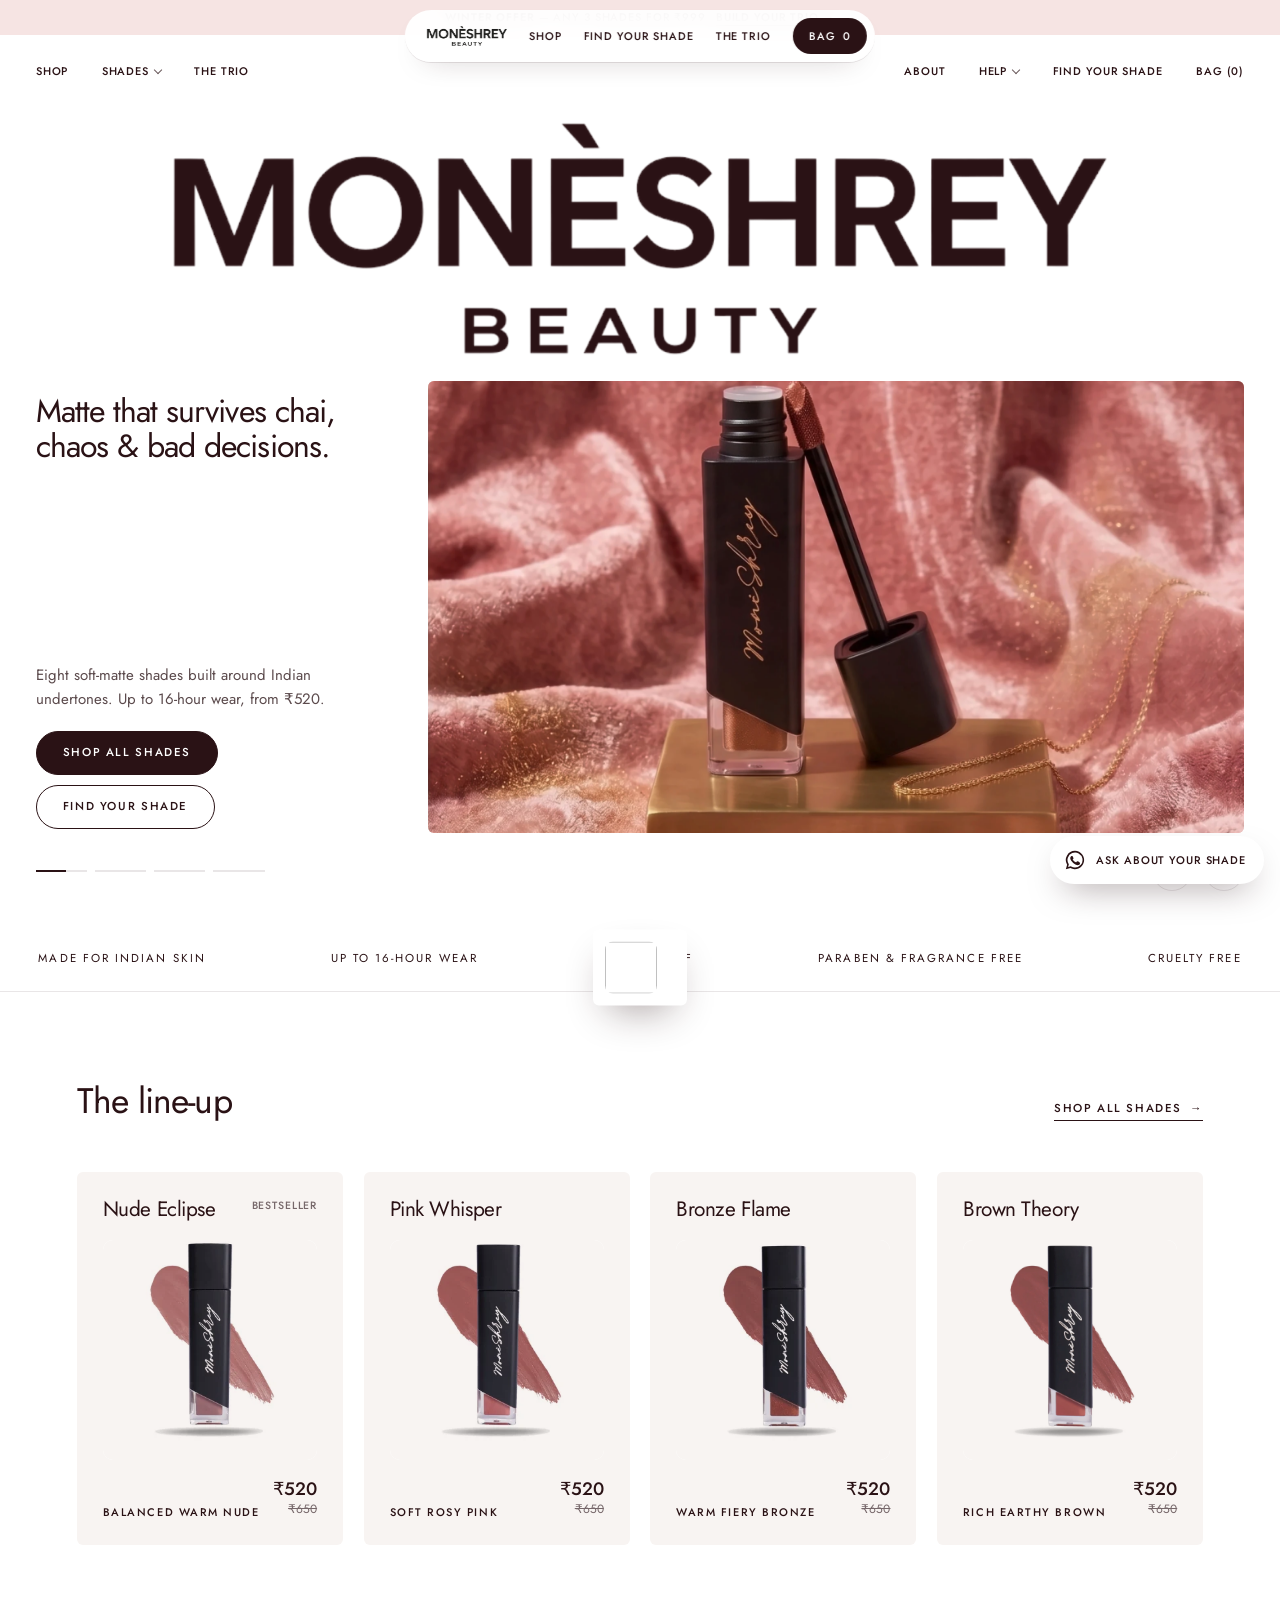
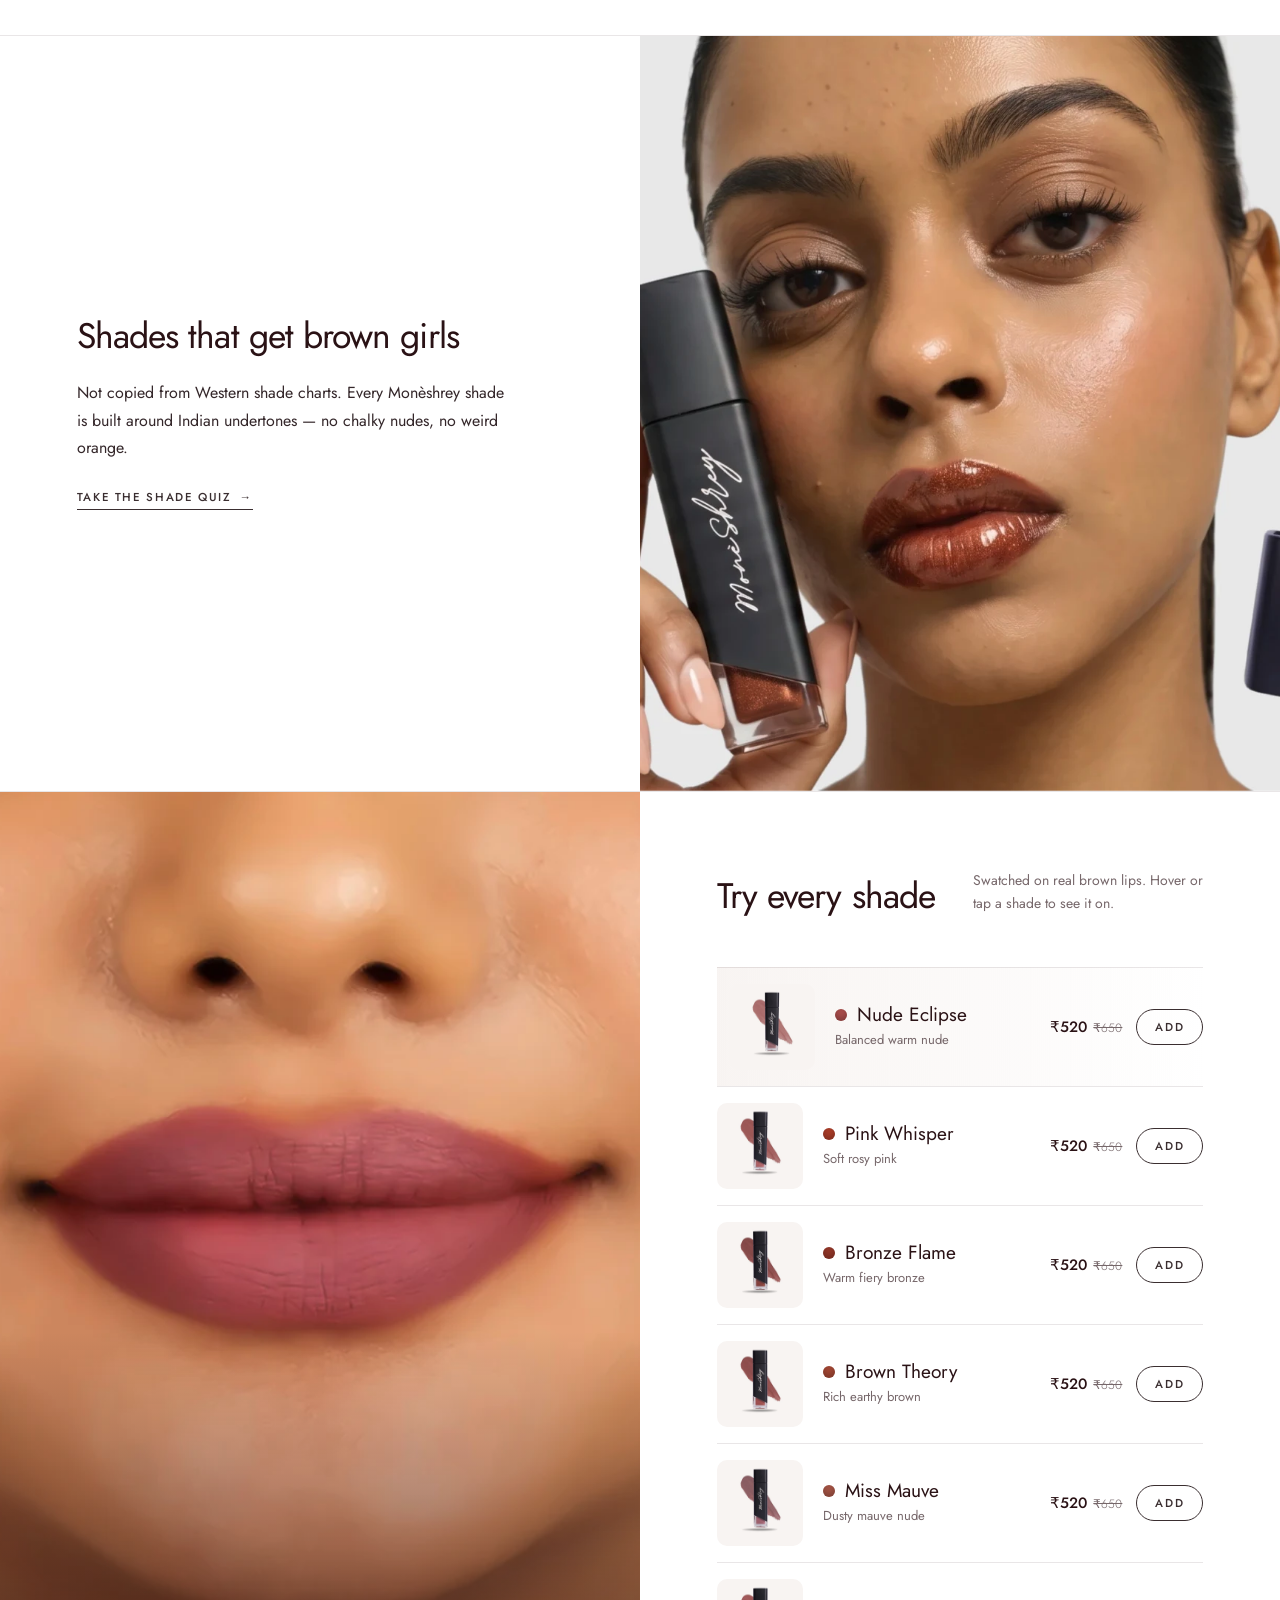
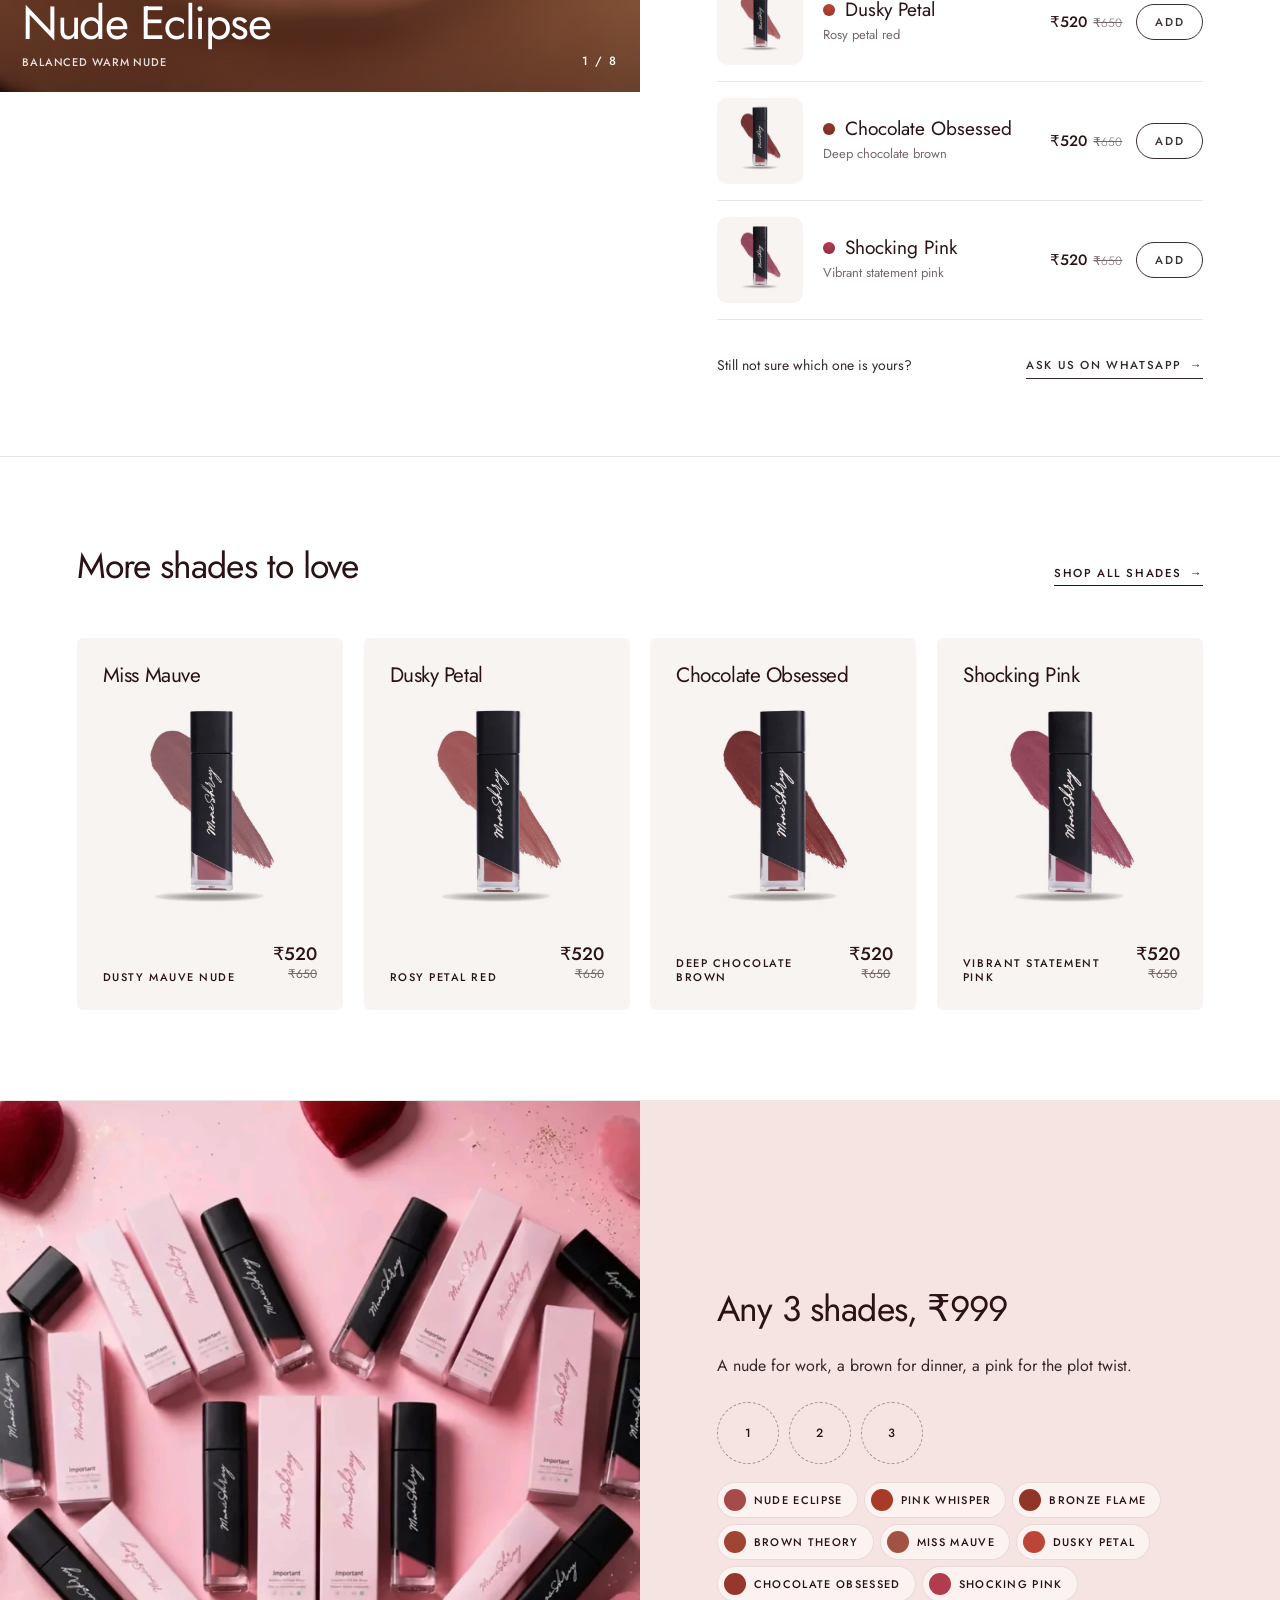
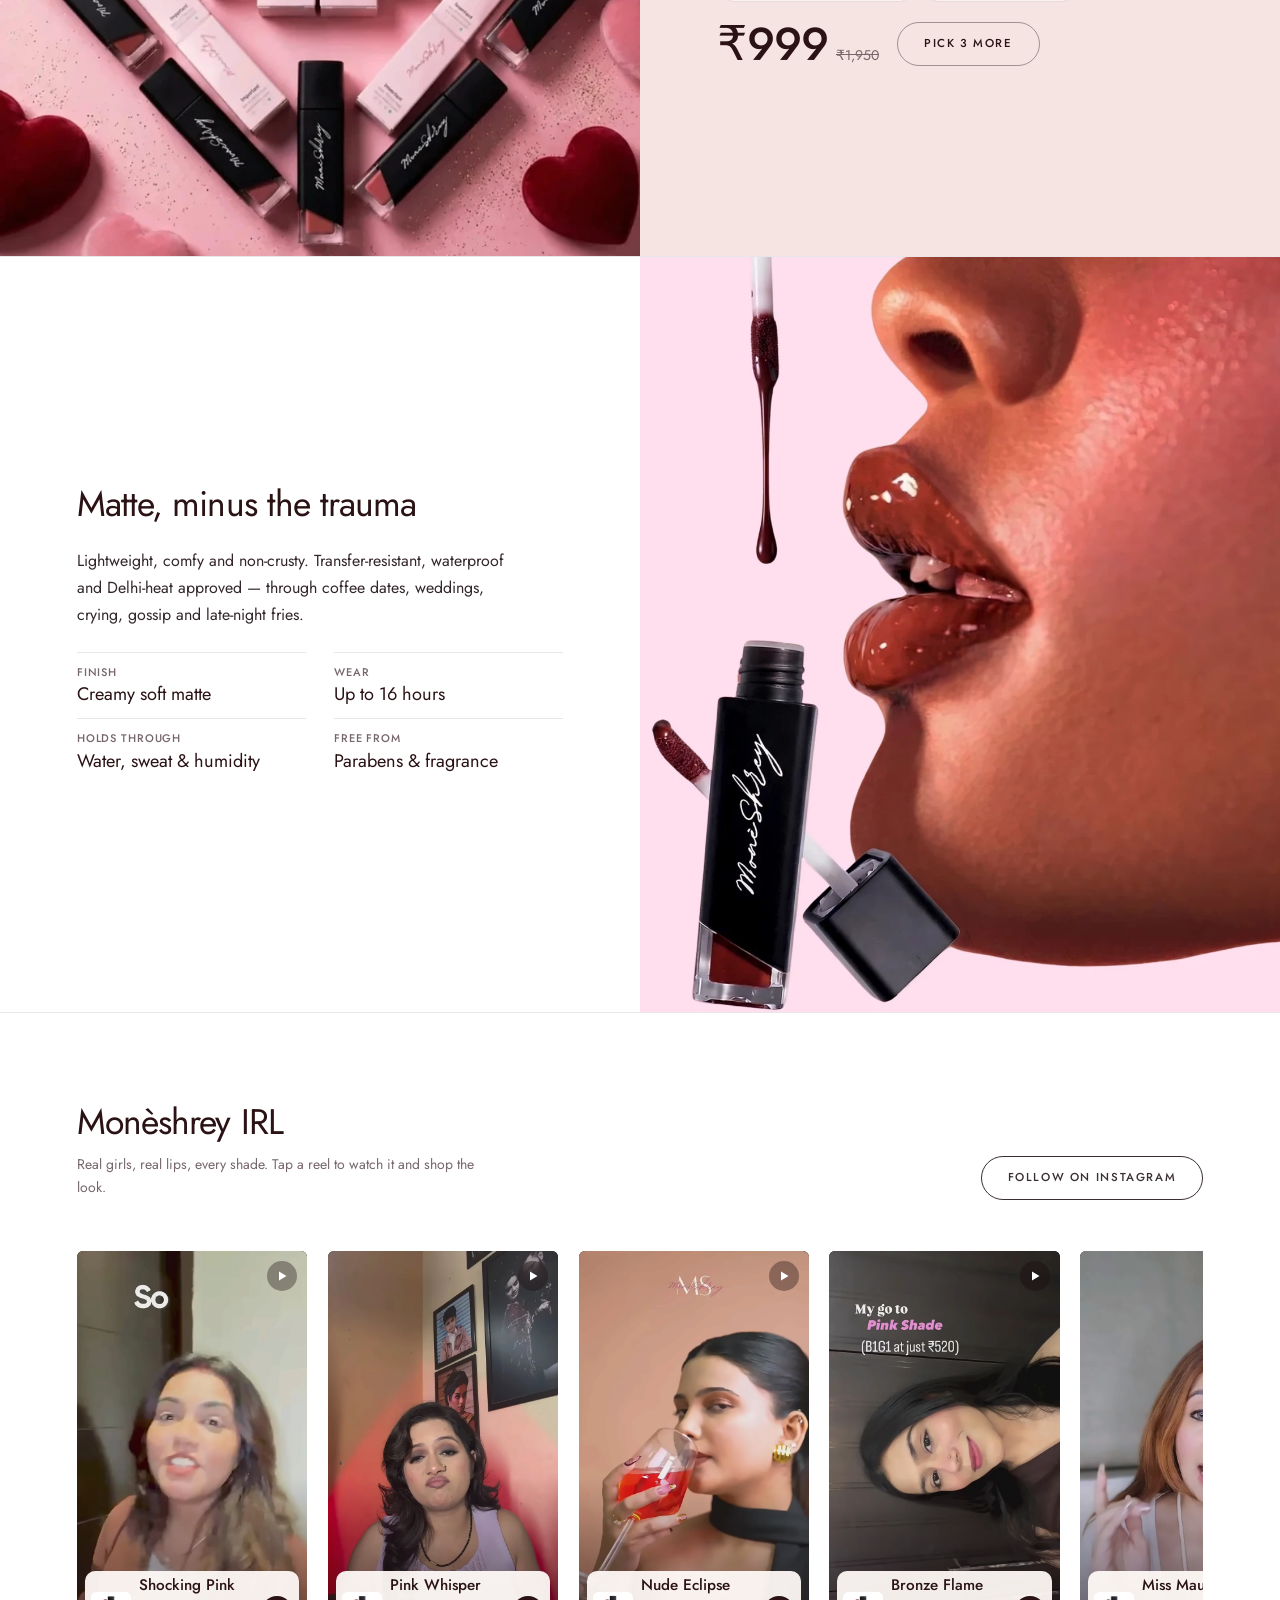
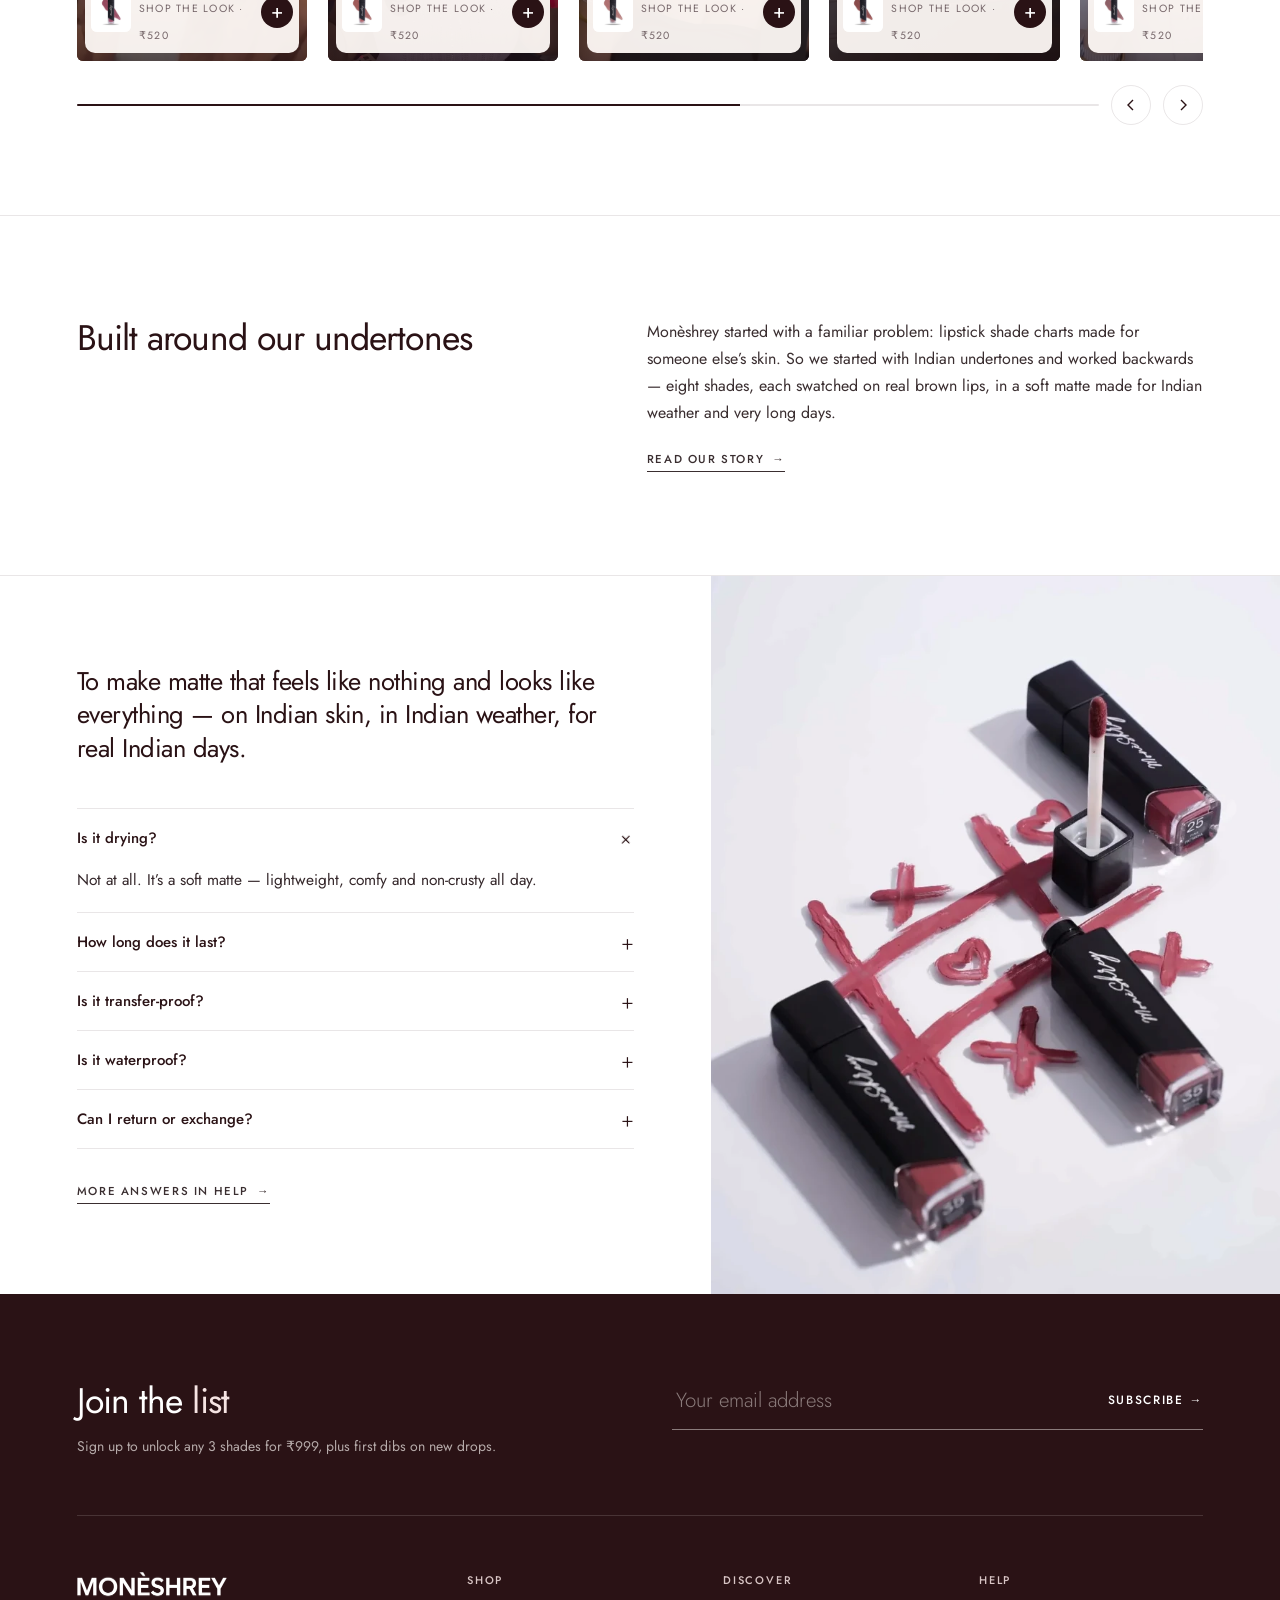
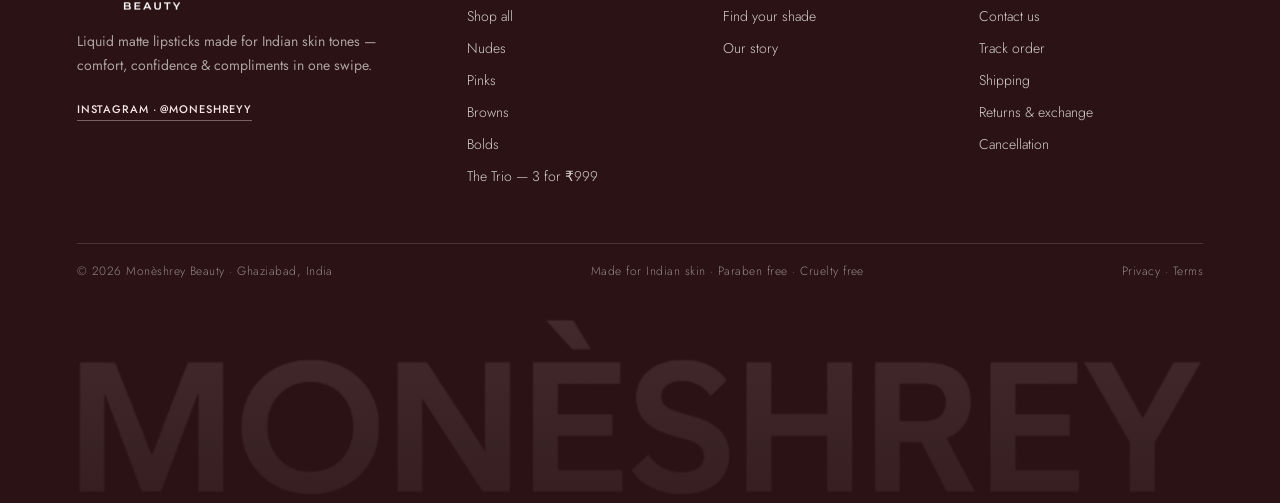
==== commit 31ae51c6: "Hero slide 4: drop the 'Monèshrey IRL · 7 reels' label above the reels Co-Authored-By: Claude Opus 5" ====
--- a/index.html
+++ b/index.html
@@ -76,7 +76,6 @@
           </div>
         </div>
         <div class="j-side">
-          <a class="ui j-top" href="#irl" tabindex="-1"><span>Monèshrey IRL</span><span>7 reels →</span></a>
           <a class="j-reel" href="#irl" tabindex="-1"><img loading="lazy" alt="Creator reel wearing Nude Eclipse" src="/images/reels/reel-1673de170a4a46c8b2a9a242e560d50f.webp"><i>▶</i><span><b>Nude Eclipse</b><b>₹520</b></span></a>
           <a class="j-reel" href="#irl" tabindex="-1"><img loading="lazy" alt="Creator reel wearing Pink Whisper" src="/images/reels/reel-bee3068c50854aa0b6f4fb3a0067f5bc.webp"><i>▶</i><span><b>Pink Whisper</b><b>₹520</b></span></a>
         </div>
--- a/assets/site.css
+++ b/assets/site.css
@@ -972,7 +972,7 @@
 .j-txt .ui{display:block;margin-bottom:14px;opacity:.85}
 .j-txt .hr-h.big{margin:0 0 22px;color:#fff}
 .pill.light-s{background:#fff;color:var(--ox);border-color:#fff}
-.j-side{display:grid;grid-template-rows:auto 1fr 1fr;gap:clamp(8px,.8vw,12px);min-height:0}
+.j-side{display:grid;grid-template-rows:1fr 1fr;gap:clamp(8px,.8vw,12px);min-height:0}
 .j-top{display:flex;justify-content:space-between;padding:2px 2px 0;color:var(--ox)}
 .j-top span:last-child{color:var(--mute)}
 .j-reel{position:relative;border-radius:var(--r);overflow:hidden;min-height:0;display:block}
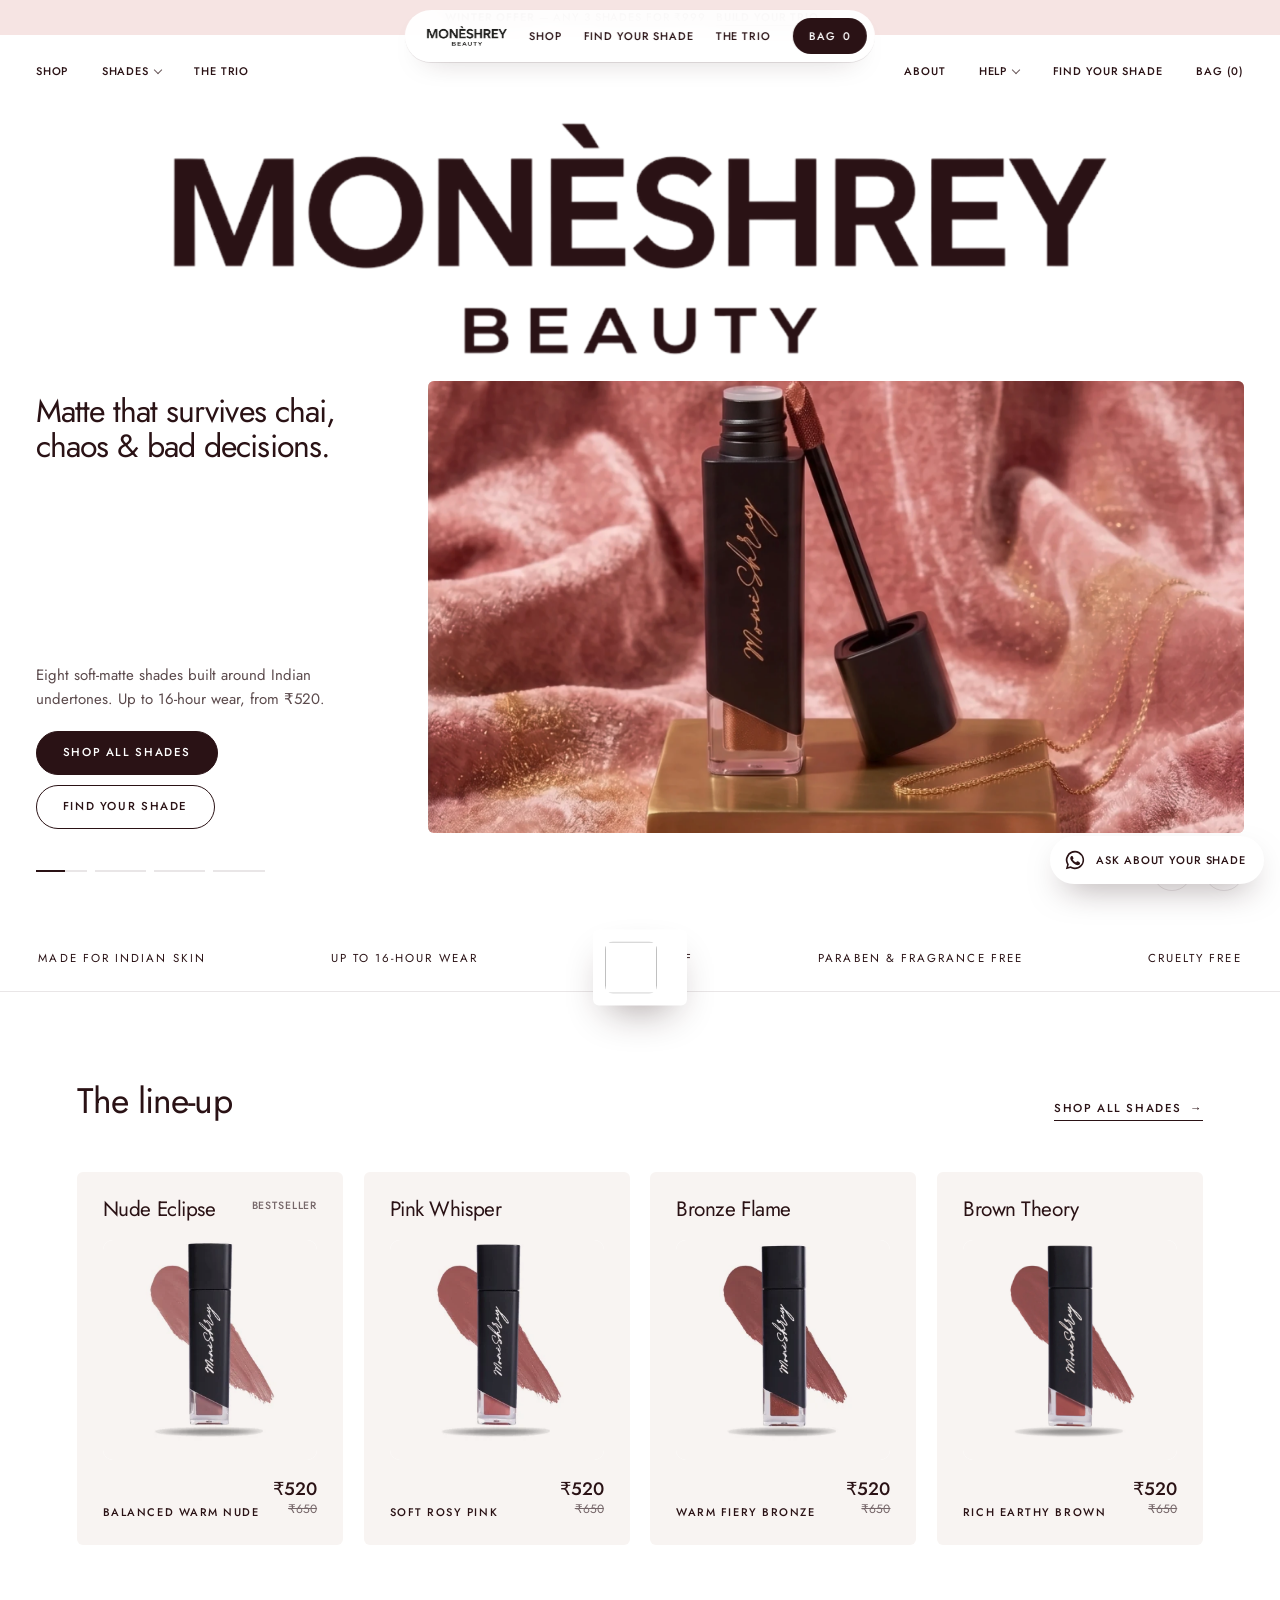
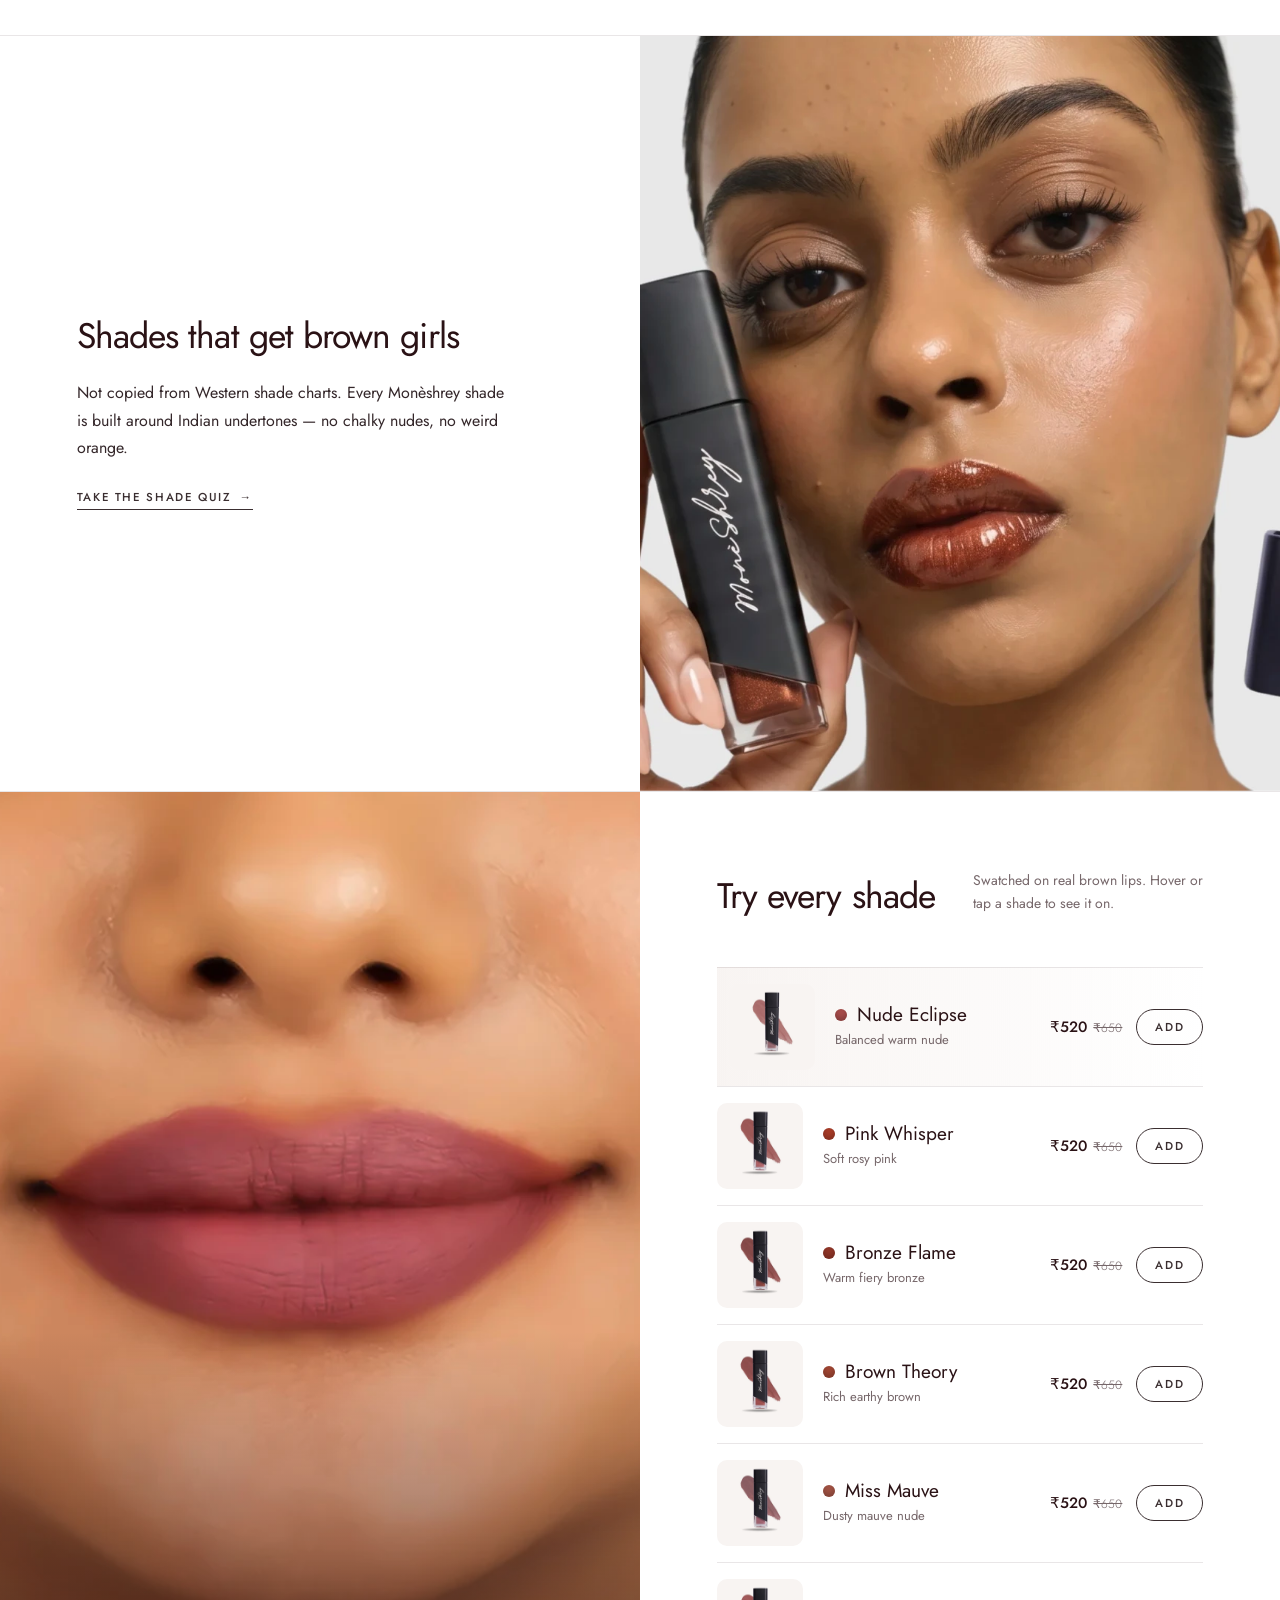
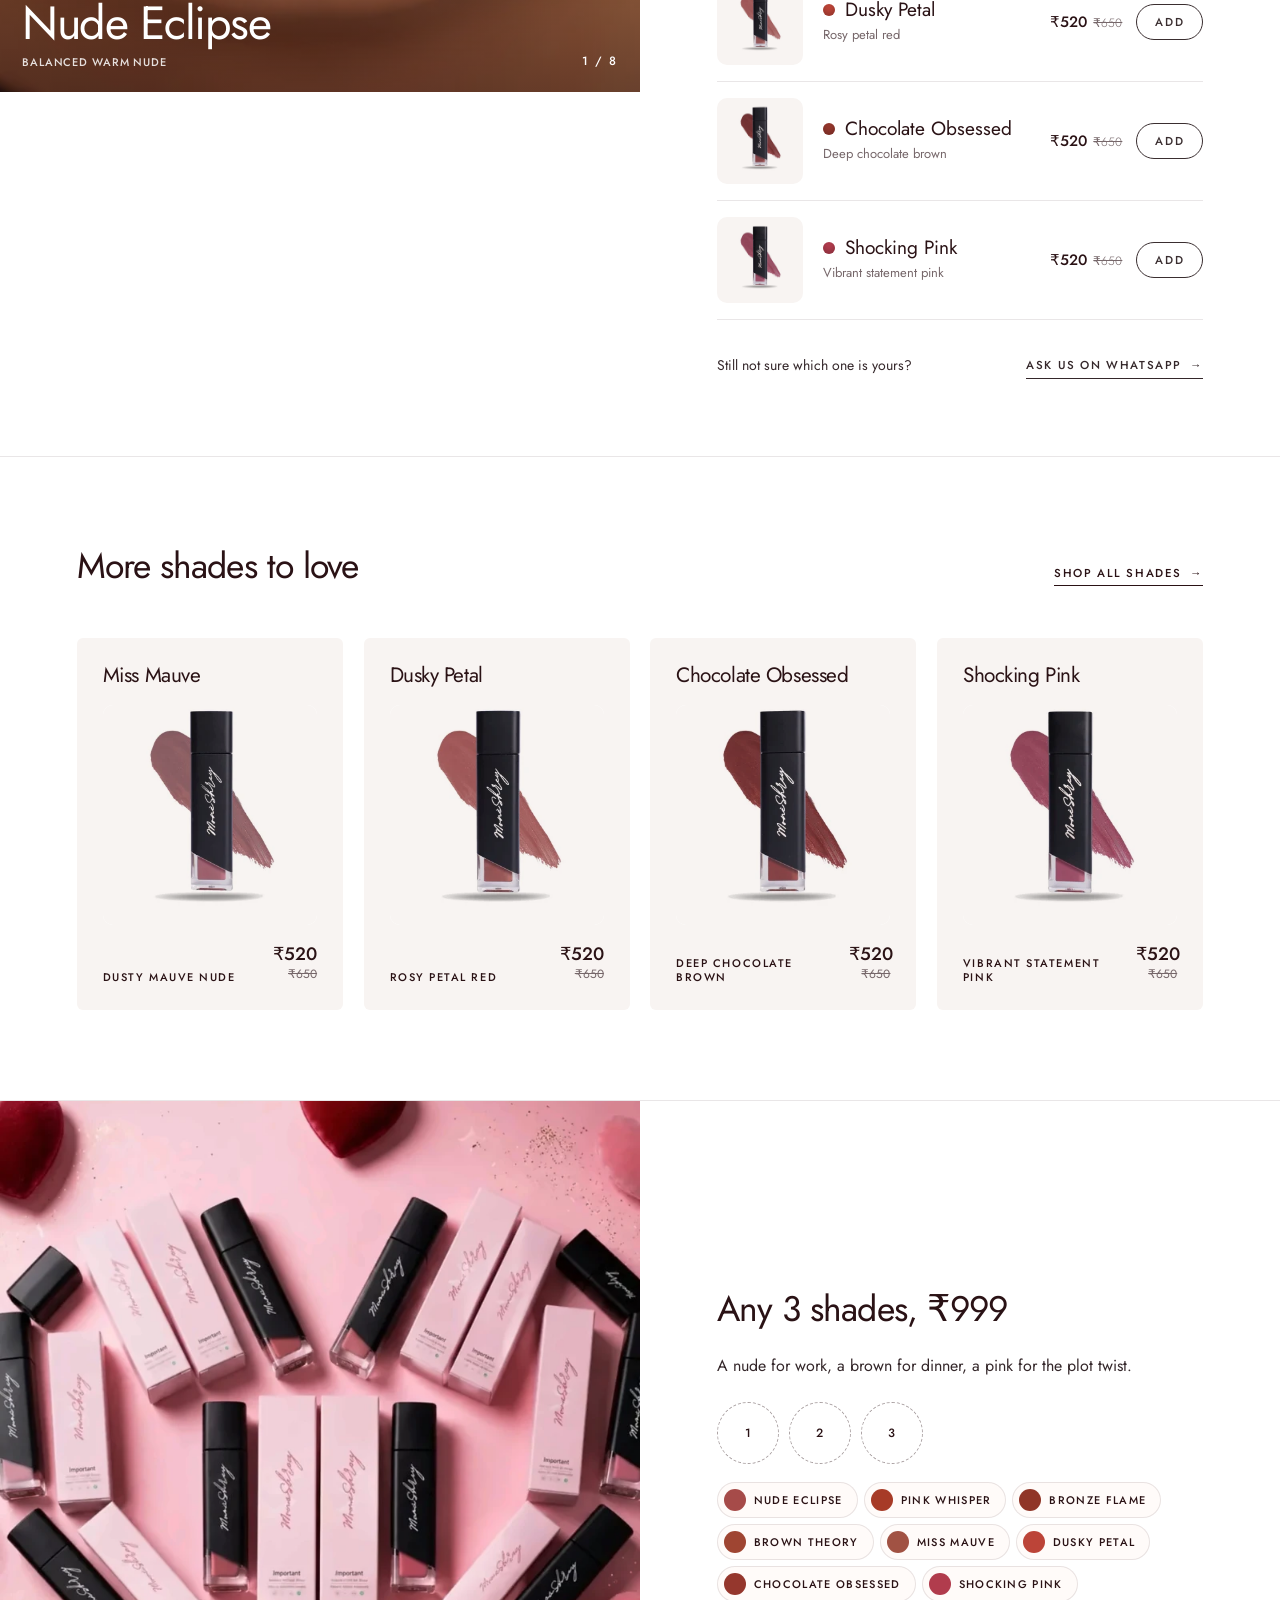
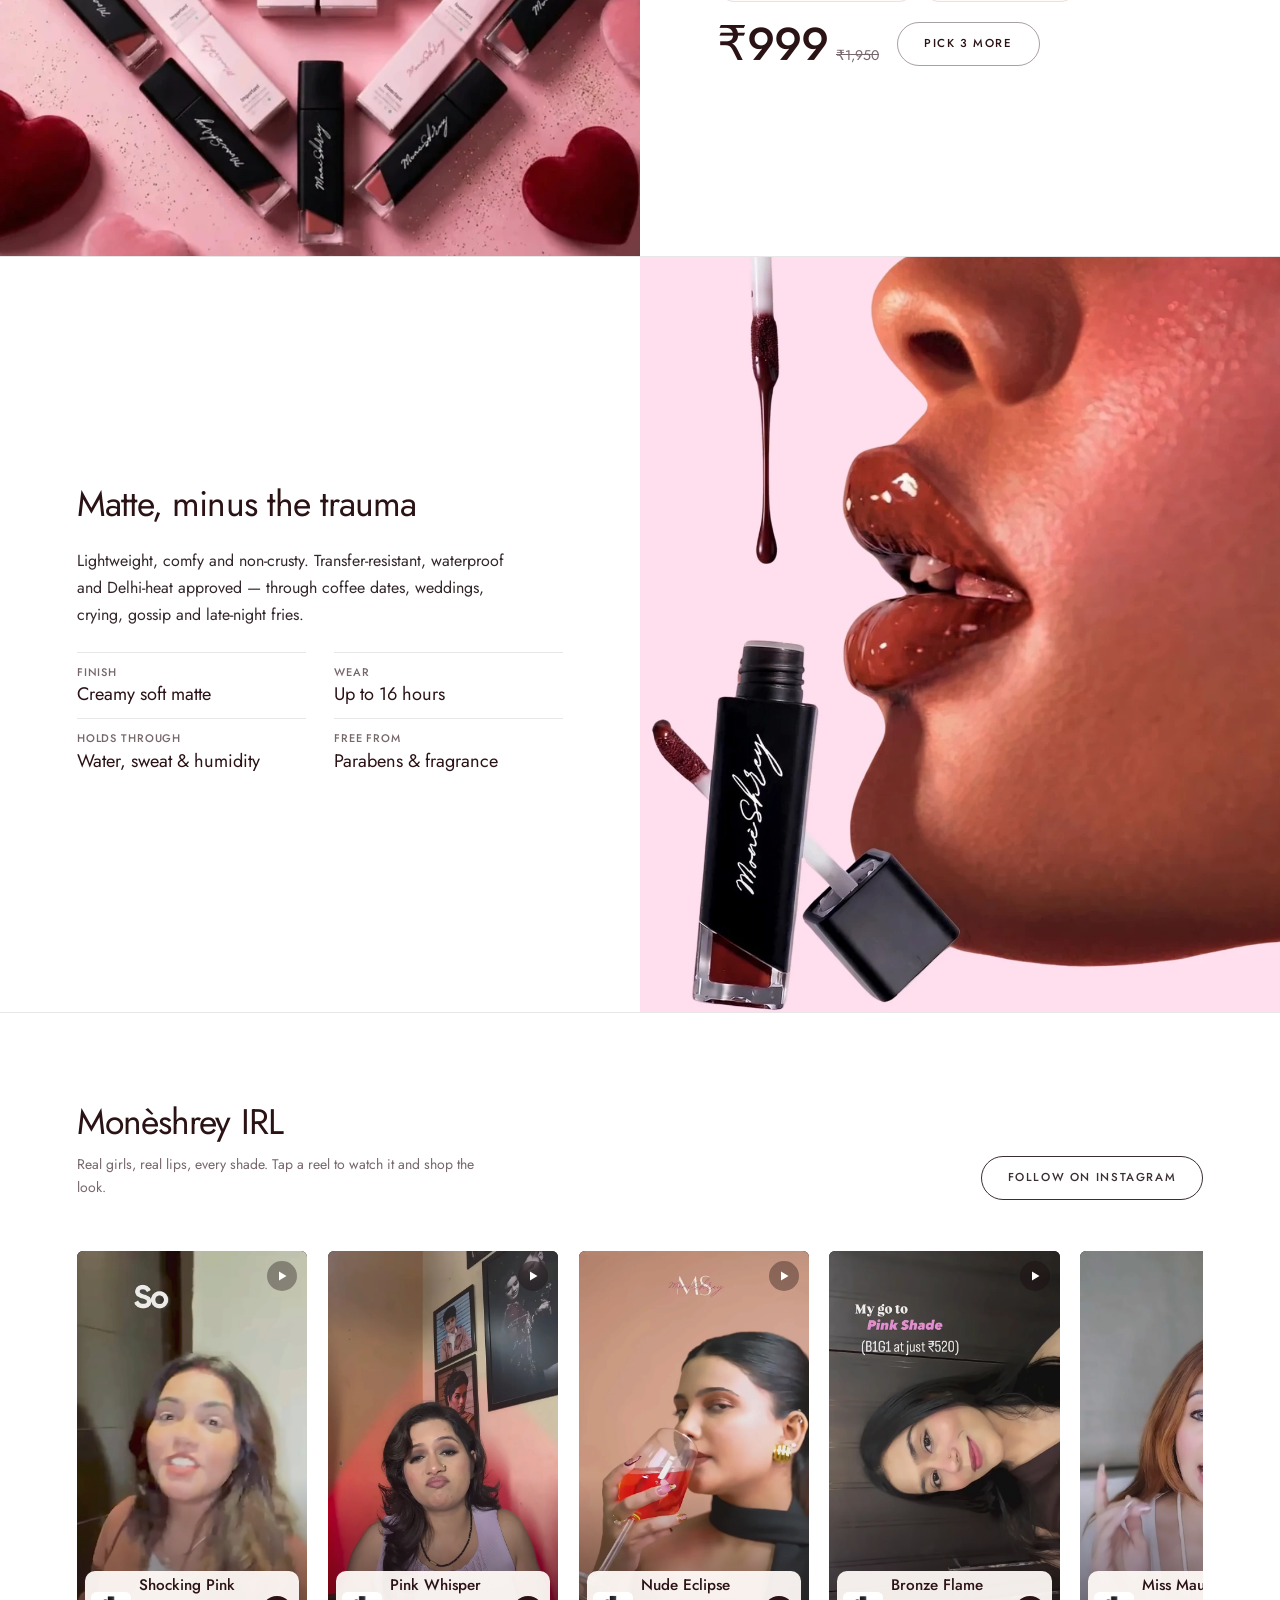
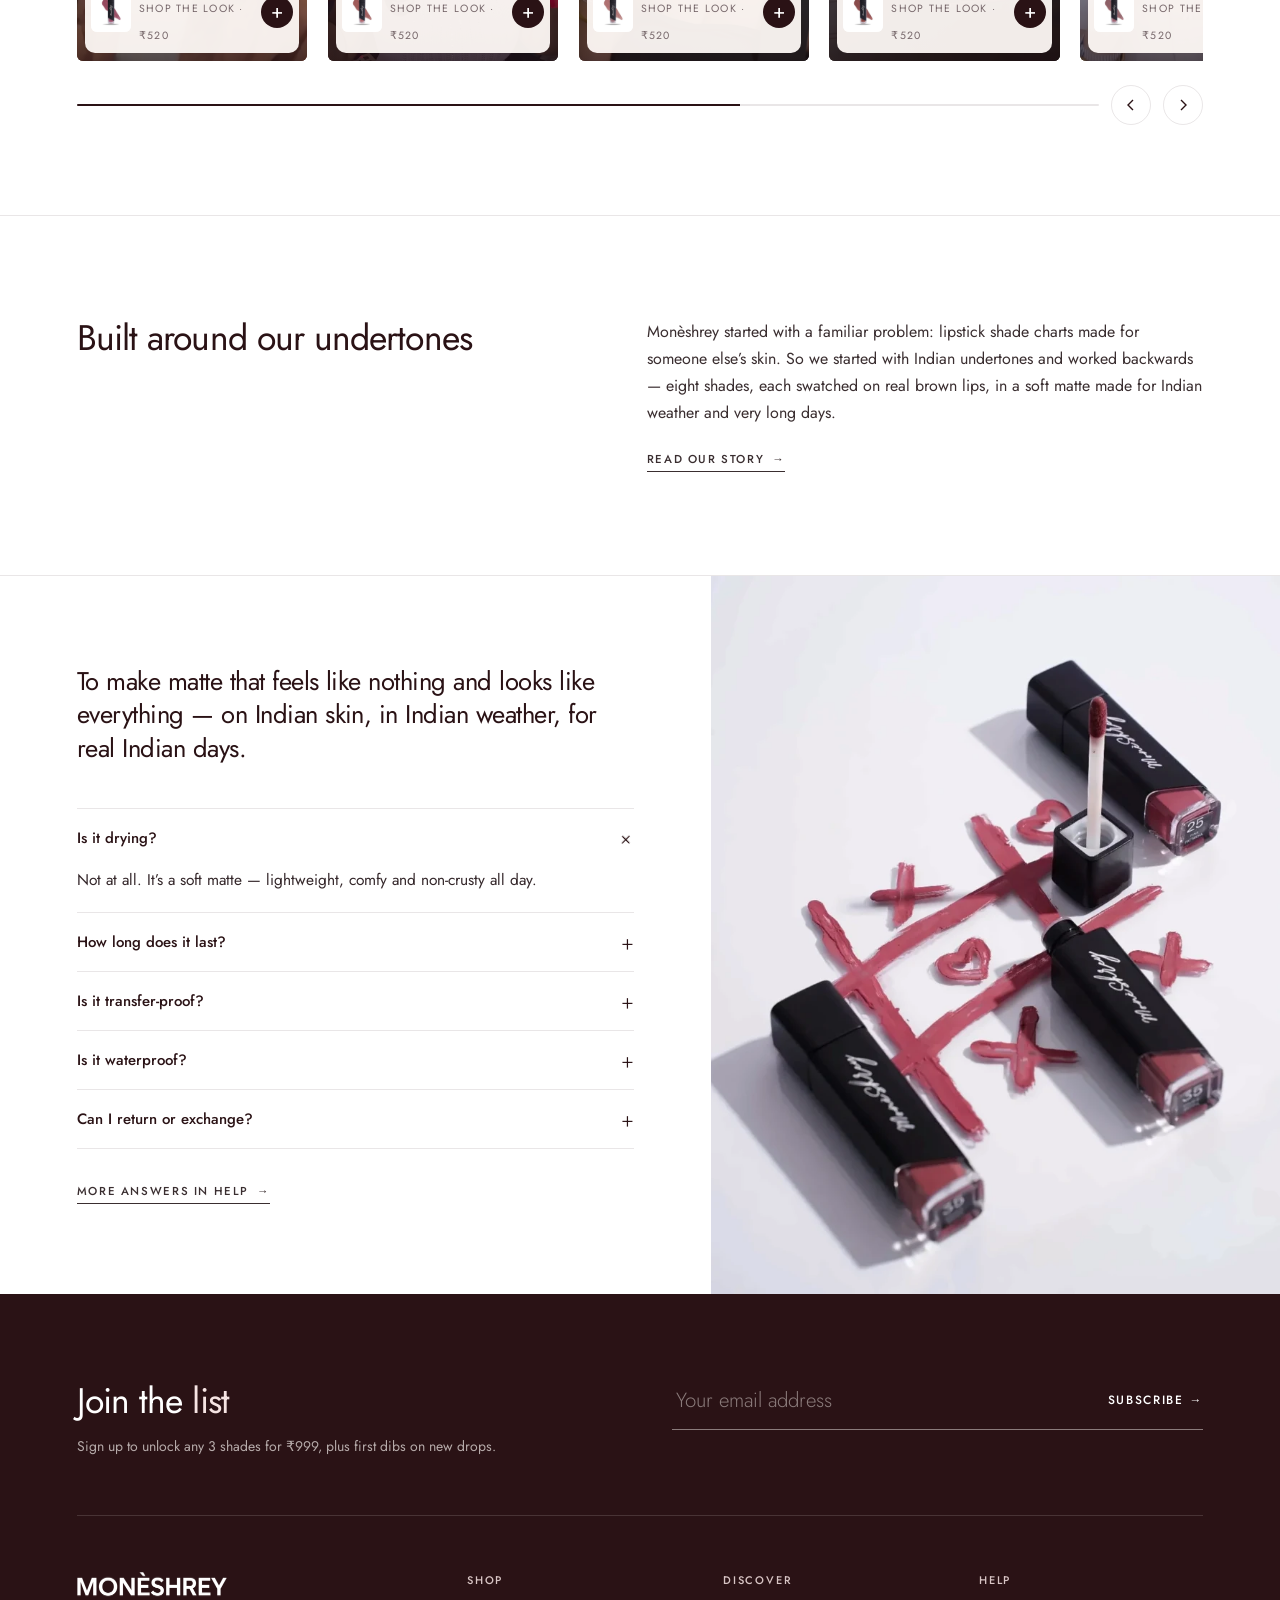
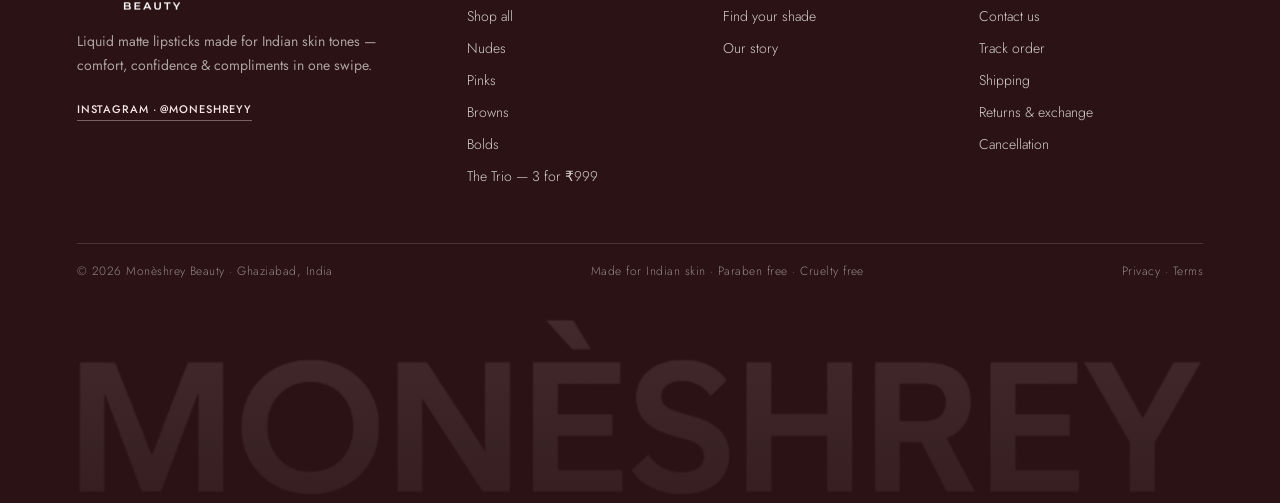
==== commit 2599c21b: "Hero slide 4: creator reels autoplay muted on loop while the slide is showing Co-Authored-By: Claude" ====
--- a/index.html
+++ b/index.html
@@ -76,8 +76,8 @@
           </div>
         </div>
         <div class="j-side">
-          <a class="j-reel" href="#irl" tabindex="-1"><img loading="lazy" alt="Creator reel wearing Nude Eclipse" src="/images/reels/reel-1673de170a4a46c8b2a9a242e560d50f.webp"><i>▶</i><span><b>Nude Eclipse</b><b>₹520</b></span></a>
-          <a class="j-reel" href="#irl" tabindex="-1"><img loading="lazy" alt="Creator reel wearing Pink Whisper" src="/images/reels/reel-bee3068c50854aa0b6f4fb3a0067f5bc.webp"><i>▶</i><span><b>Pink Whisper</b><b>₹520</b></span></a>
+          <a class="j-reel" href="#irl" tabindex="-1"><img loading="lazy" alt="Creator reel wearing Nude Eclipse" src="/images/reels/reel-1673de170a4a46c8b2a9a242e560d50f.webp"><video muted loop playsinline preload="none" poster="/images/reels/reel-1673de170a4a46c8b2a9a242e560d50f.webp" data-src="https://cdn.shopify.com/videos/c/vp/1673de170a4a46c8b2a9a242e560d50f/1673de170a4a46c8b2a9a242e560d50f.HD-720p-1.6Mbps-84852368.mp4"></video><span><b>Nude Eclipse</b><b>₹520</b></span></a>
+          <a class="j-reel" href="#irl" tabindex="-1"><img loading="lazy" alt="Creator reel wearing Pink Whisper" src="/images/reels/reel-bee3068c50854aa0b6f4fb3a0067f5bc.webp"><video muted loop playsinline preload="none" poster="/images/reels/reel-bee3068c50854aa0b6f4fb3a0067f5bc.webp" data-src="https://cdn.shopify.com/videos/c/vp/bee3068c50854aa0b6f4fb3a0067f5bc/bee3068c50854aa0b6f4fb3a0067f5bc.HD-720p-1.6Mbps-84852369.mp4"></video><span><b>Pink Whisper</b><b>₹520</b></span></a>
         </div>
       </div>
     </div>
--- a/assets/site.css
+++ b/assets/site.css
@@ -977,6 +977,8 @@
 .j-top span:last-child{color:var(--mute)}
 .j-reel{position:relative;border-radius:var(--r);overflow:hidden;min-height:0;display:block}
 .j-reel img{position:absolute;inset:0;width:100%;height:100%;object-fit:cover;transition:transform 1.2s var(--ease)}
+.j-reel video{position:absolute;inset:0;width:100%;height:100%;object-fit:cover;opacity:0;transition:opacity .5s}
+.j-reel video.on{opacity:1}
 .j-reel:hover img{transform:scale(1.04)}
 .j-reel i{position:absolute;top:10px;right:10px;width:30px;height:30px;border-radius:50%;background:rgba(0,0,0,.35);color:#fff;display:grid;place-items:center;font:normal 10px var(--ui)}
 .j-reel span{position:absolute;left:8px;right:8px;bottom:8px;background:#fff;border-radius:4px;padding:8px 10px;display:flex;justify-content:space-between;font:400 13px var(--ui);color:var(--ox)}
@@ -1000,3 +1002,6 @@
   .j-main::after{background:linear-gradient(0deg,rgba(30,10,12,.65),rgba(30,10,12,0) 65%)}
 }
 @media (prefers-reduced-motion:reduce){.slide,.slide>*{transition:none!important}}
+
+/* trio band: content side on white like the rest of the page */
+#trio .txt{background:#fff}
